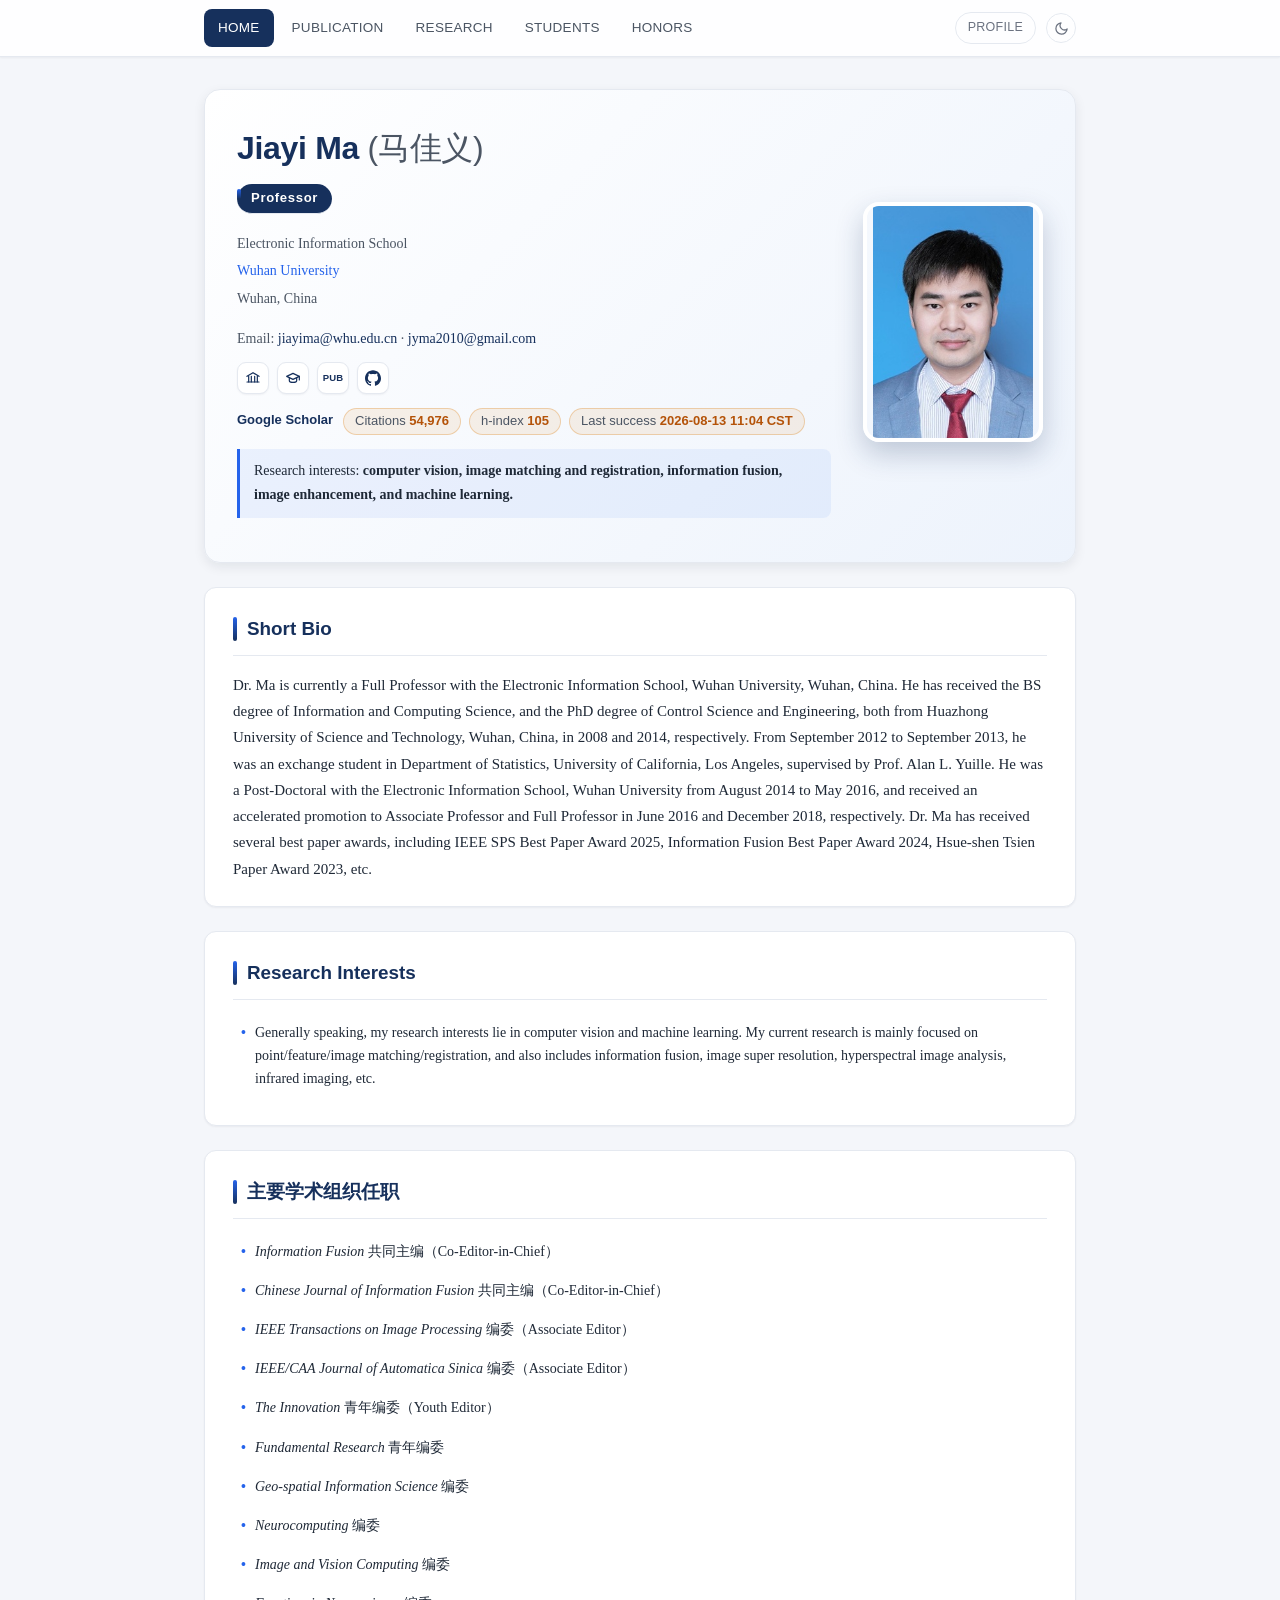
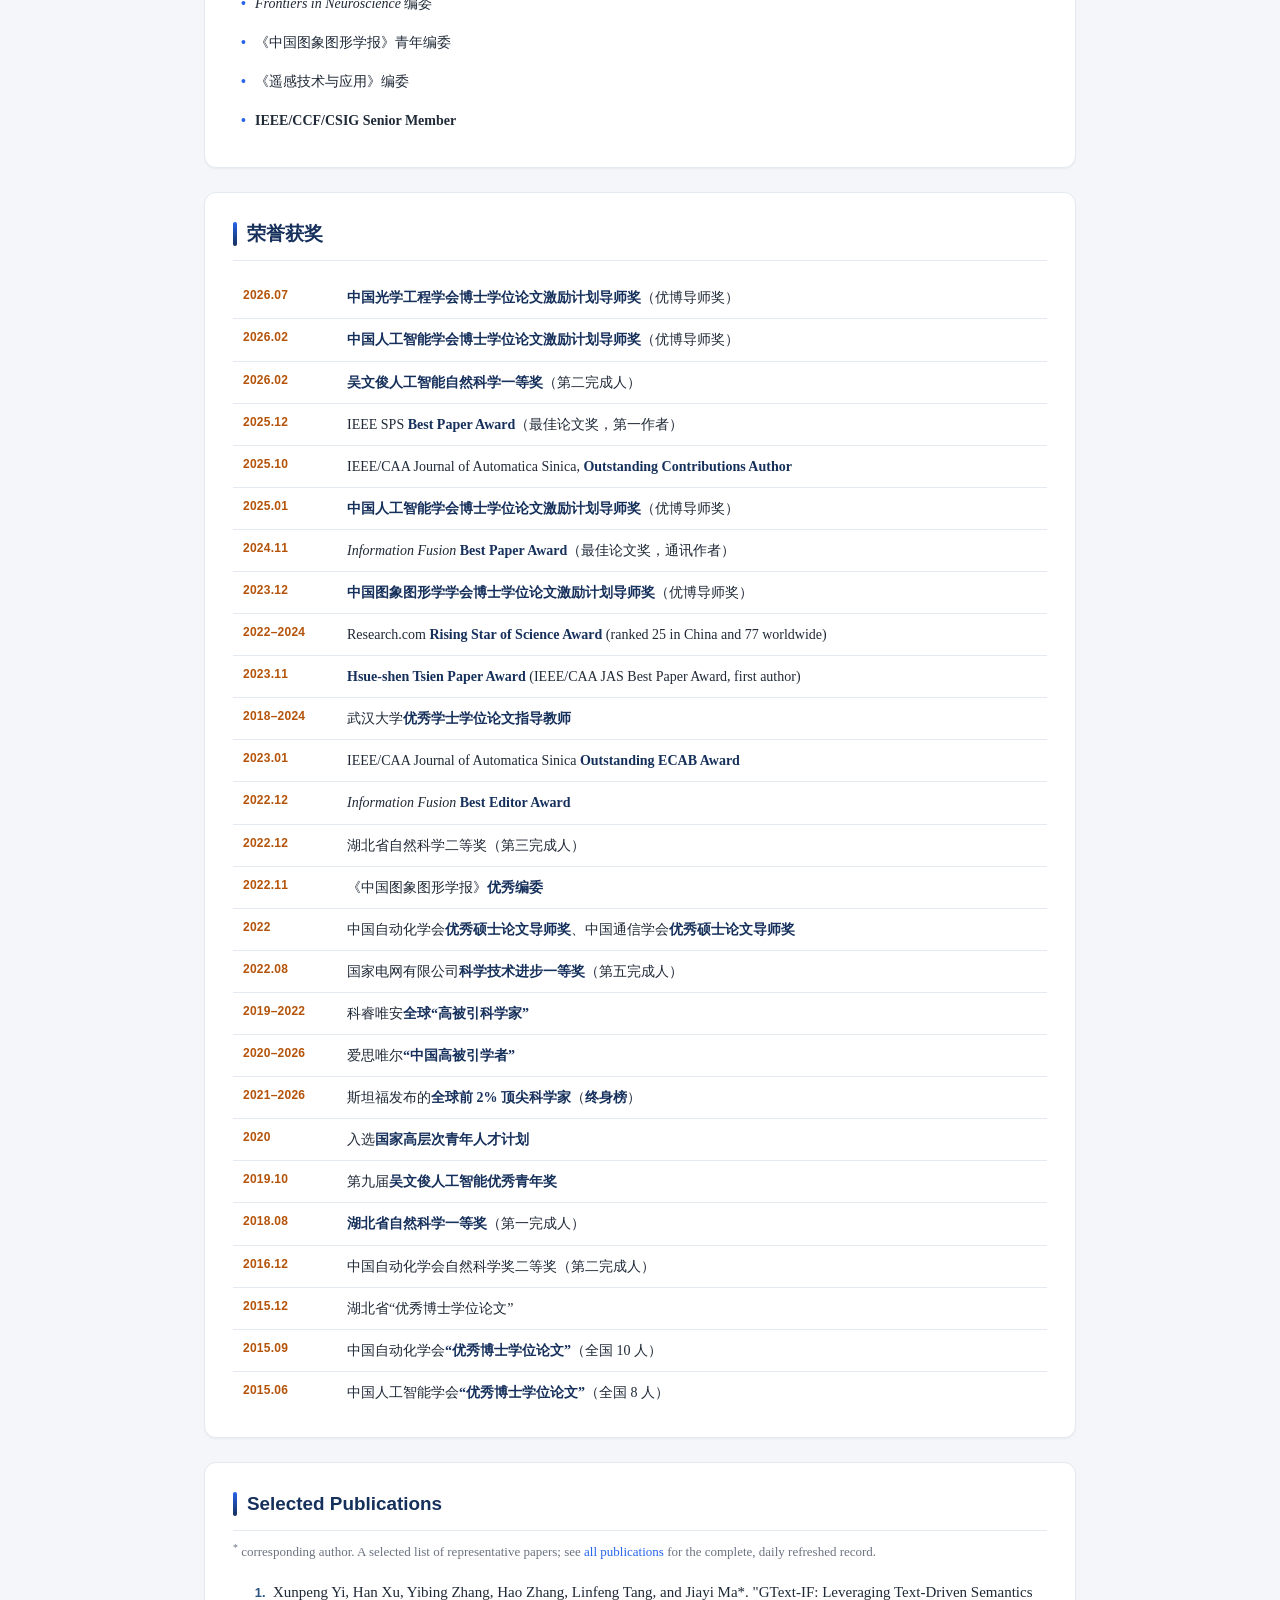
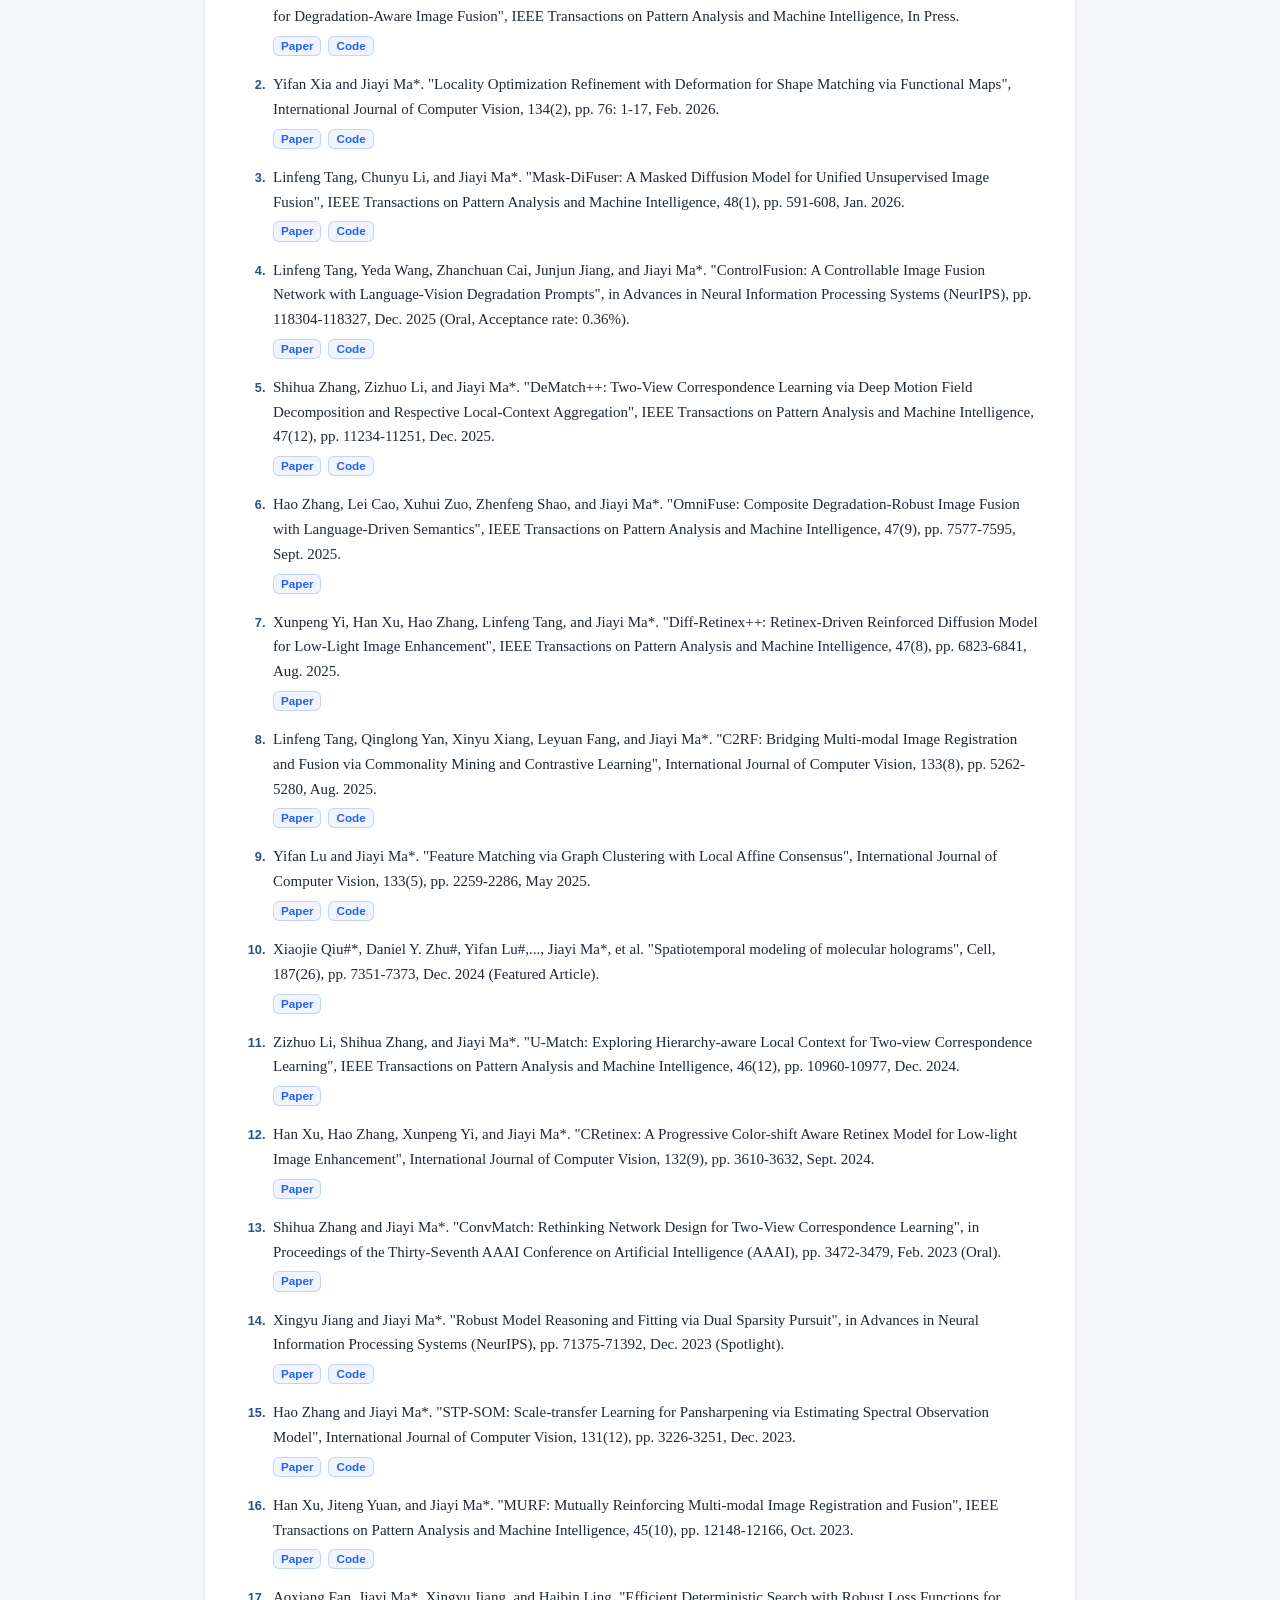
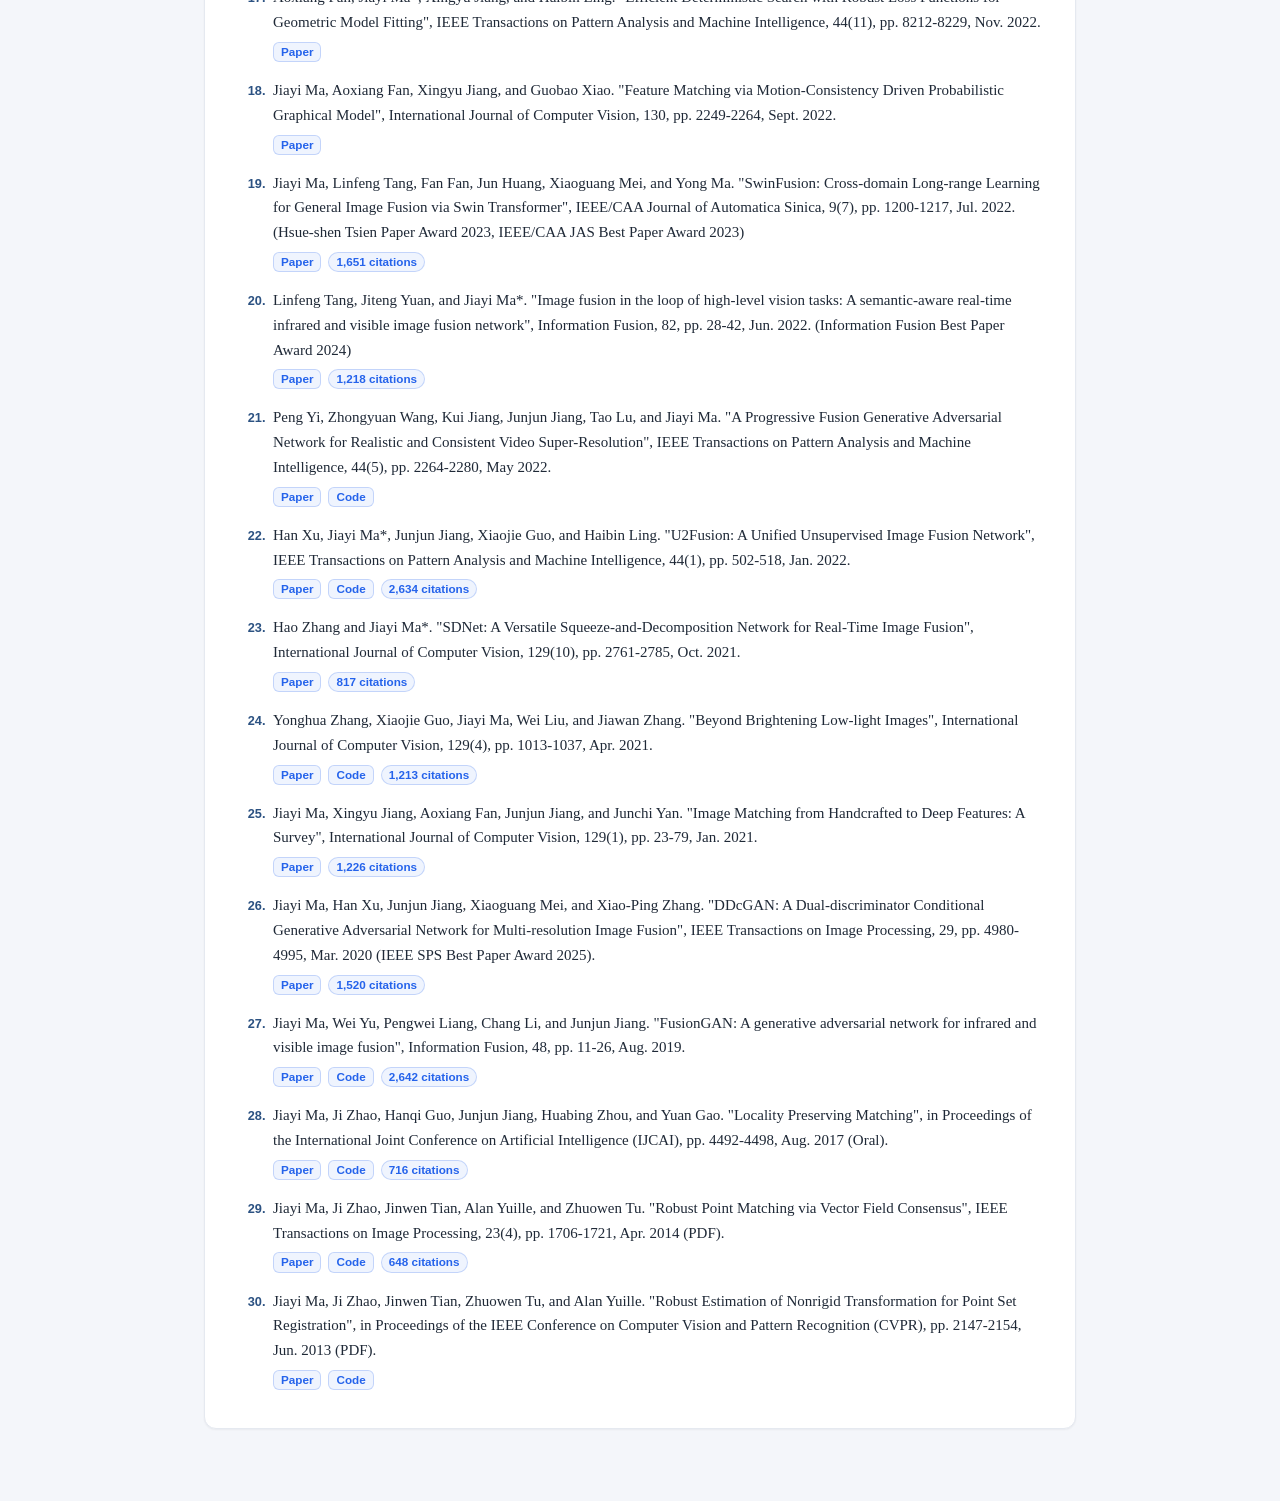
==== index.html @ 23afa4db "Restore Chinese profile section labels" ====
<!doctype html>
<html lang="en">
<head>
  <script>
    (function () {
      var theme = null;
      try { theme = localStorage.getItem('theme'); } catch (e) {}
      if (theme !== 'light' && theme !== 'dark') {
        theme = window.matchMedia('(prefers-color-scheme: dark)').matches ? 'dark' : 'light';
      }
      document.documentElement.setAttribute('data-theme', theme);
    })();
  </script>
  <meta charset="utf-8">
  <meta name="viewport" content="width=device-width, initial-scale=1">
  <meta name="description" content="Jiayi Ma, Professor at Wuhan University. Research in computer vision, image matching, and information fusion.">
  <meta name="keywords" content="Jiayi Ma, Wuhan University, computer vision, image registration, image fusion, image enhancement">
  <title>Jiayi Ma | Professor at Wuhan University</title>
  <link rel="icon" type="image/png" href="res/logo.png">
  <link rel="stylesheet" href="res/mystyle.css">
  <script src="res/site.js" defer></script>
  <script src="res/selected-publications.js" defer></script>
</head>
<body>
  <nav class="topnav" role="navigation" aria-label="Main navigation">
    <div class="container">
      <a class="active" href="index.html" aria-current="page">HOME</a>
      <a href="pubs.htm">PUBLICATION</a>
      <a href="#research">RESEARCH</a>
      <a href="students.html?v=4">STUDENTS</a>
      <a href="honors.html?v=4">HONORS</a>
      <a class="lang" href="https://robotics.whu.edu.cn/info/1321/6281.htm" target="_blank" rel="noreferrer">PROFILE</a>
      <button class="theme-toggle" type="button" aria-label="Toggle dark mode" title="Toggle dark mode">
        <svg class="icon-moon" viewBox="0 0 24 24"><path d="M21 12.79A9 9 0 1 1 11.21 3 7 7 0 0 0 21 12.79z"/></svg>
        <svg class="icon-sun" viewBox="0 0 24 24"><circle cx="12" cy="12" r="5"/><line x1="12" y1="1" x2="12" y2="3"/><line x1="12" y1="21" x2="12" y2="23"/><line x1="4.22" y1="4.22" x2="5.64" y2="5.64"/><line x1="18.36" y1="18.36" x2="19.78" y2="19.78"/><line x1="1" y1="12" x2="3" y2="12"/><line x1="21" y1="12" x2="23" y2="12"/></svg>
      </button>
    </div>
  </nav>

  <main class="container jiayi-home" role="main">
    <section class="profile-section" aria-labelledby="profile-heading">
      <div class="profile-content">
        <div class="profile-text">
          <h1 id="profile-heading">Jiayi Ma <span lang="zh">(马佳义)</span></h1>
          <h2>Professor</h2>
          <div class="affiliation">
            <p>Electronic Information School</p>
            <p><a href="https://www.whu.edu.cn/" target="_blank" rel="noreferrer">Wuhan University</a></p>
            <p>Wuhan, China</p>
          </div>
          <div class="contact">
            <p>Email: <a href="mailto:jiayima@whu.edu.cn">jiayima@whu.edu.cn</a> &middot; <a href="mailto:jyma2010@gmail.com">jyma2010@gmail.com</a></p>
            <p class="contact-icons">
              <a href="https://robotics.whu.edu.cn/info/1321/6281.htm" target="_blank" rel="noreferrer" title="Faculty profile" aria-label="Faculty profile"><svg viewBox="0 0 24 24"><path d="M3 9.5 12 4l9 5.5"/><path d="M5.5 9.5V18M18.5 9.5V18M9.5 9.5V18M14.5 9.5V18"/><path d="M3 18h18"/></svg></a>
              <a href="https://scholar.google.com/citations?user=73trMQkAAAAJ&amp;hl=en" target="_blank" rel="noreferrer" title="Google Scholar" aria-label="Google Scholar"><svg viewBox="0 0 24 24"><path d="M2.5 9.5 12 5l9.5 4.5L12 14z"/><path d="M6.5 11.7V16c0 1.4 2.5 2.6 5.5 2.6s5.5-1.2 5.5-2.6v-4.3"/><path d="M21.5 9.5V15"/></svg></a>
              <a class="mono" href="pubs.htm" title="Publications" aria-label="Publications">PUB</a>
              <a href="https://github.com/jiayi-ma" target="_blank" rel="noreferrer" title="GitHub" aria-label="GitHub"><svg class="fill" viewBox="0 0 24 24"><path d="M12 .297c-6.63 0-12 5.373-12 12 0 5.303 3.438 9.8 8.205 11.385.6.113.82-.258.82-.577 0-.285-.01-1.04-.015-2.04-3.338.724-4.042-1.61-4.042-1.61C4.422 18.07 3.633 17.7 3.633 17.7c-1.087-.744.084-.729.084-.729 1.205.084 1.838 1.236 1.838 1.236 1.07 1.835 2.809 1.305 3.495.998.108-.776.417-1.305.76-1.605-2.665-.3-5.466-1.332-5.466-5.93 0-1.31.465-2.38 1.235-3.22-.135-.303-.54-1.523.105-3.176 0 0 1.005-.322 3.3 1.23.96-.267 1.98-.399 3-.405 1.02.006 2.04.138 3 .405 2.28-1.552 3.285-1.23 3.285-1.23.645 1.653.24 2.873.12 3.176.765.84 1.23 1.91 1.23 3.22 0 4.61-2.805 5.625-5.475 5.92.42.36.81 1.096.81 2.22 0 1.606-.015 2.896-.015 3.286 0 .315.21.69.825.57C20.565 22.092 24 18 24 12.297c0-6.627-5.373-12-12-12"/></svg></a>
            </p>
          </div>
          <div class="scholar-stats">
            <a class="scholar-link" href="https://scholar.google.com/citations?user=73trMQkAAAAJ&amp;hl=en" target="_blank" rel="noreferrer">Google Scholar</a>
            <span class="scholar-stat">Citations <strong id="gs-citations">54,849</strong></span>
            <span class="scholar-stat">h-index <strong id="gs-hindex">105</strong></span>
            <span class="scholar-stat">Last success <strong id="scholar-sync-status">2026-08-11 09:58 CST</strong></span>
          </div>
          <div class="research-interests">
            <p>Research interests: <strong>computer vision, image matching and registration, information fusion, image enhancement, and machine learning.</strong></p>
          </div>
        </div>
        <div class="profile-image">
          <img src="res/jiayi-ma-profile.png" alt="Jiayi Ma">
        </div>
      </div>
    </section>

    <section aria-labelledby="bio-heading">
      <h2 id="bio-heading"><strong>Short Bio</strong></h2>
      <div id="source-bio">
        <p>Dr. Jiayi Ma is a Full Professor with the Electronic Information School, Wuhan University. His research focuses on image matching and registration, information fusion, low-level vision, and learning-based visual perception.</p>
        <p>He received the B.S. degree in Information and Computing Science and the Ph.D. degree in Control Science and Engineering from Huazhong University of Science and Technology in 2008 and 2014, respectively.</p>
      </div>
    </section>

    <section id="research" aria-labelledby="research-heading">
      <h2 id="research-heading"><strong>Research Interests</strong></h2>
      <ul id="source-research">
        <li>Image matching, point-set registration, and correspondence learning.</li>
        <li>Multi-modal image fusion and semantic-aware visual perception.</li>
        <li>Image enhancement, remote sensing, and robust machine learning.</li>
      </ul>
    </section>

    <section aria-labelledby="activities-heading">
      <h2 id="activities-heading"><strong>主要学术组织任职</strong></h2>
      <ul class="academic-service-list">
        <li><p><em>Information Fusion</em> 共同主编（Co-Editor-in-Chief）</p></li>
        <li><p><em>Chinese Journal of Information Fusion</em> 共同主编（Co-Editor-in-Chief）</p></li>
        <li><p><em>IEEE Transactions on Image Processing</em> 编委（Associate Editor）</p></li>
        <li><p><em>IEEE/CAA Journal of Automatica Sinica</em> 编委（Associate Editor）</p></li>
        <li><p><em>The Innovation</em> 青年编委（Youth Editor）</p></li>
        <li><p><em>Fundamental Research</em> 青年编委</p></li>
        <li><p><em>Geo-spatial Information Science</em> 编委</p></li>
        <li><p><em>Neurocomputing</em> 编委</p></li>
        <li><p><em>Image and Vision Computing</em> 编委</p></li>
        <li><p><em>Frontiers in Neuroscience</em> 编委</p></li>
        <li><p>《中国图象图形学报》青年编委</p></li>
        <li><p>《遥感技术与应用》编委</p></li>
        <li><p><strong>IEEE/CCF/CSIG Senior Member</strong></p></li>
      </ul>
    </section>

    <section id="students" class="students-section" aria-labelledby="students-heading">
      <h2 id="students-heading"><strong>指导学生情况</strong></h2>
      <p class="section-intro">截至 2026 年 7 月，已毕业学生 24 名、在读学生 15 名。以下列出学生在读期间发表的一作论文及毕业去向。</p>

      <div class="mentorship-summary" aria-label="Student mentorship summary">
        <div><strong>24</strong><span>已毕业学生</span></div>
        <div><strong>15</strong><span>在读学生</span></div>
        <div><strong>2017–2026</strong><span>指导记录</span></div>
      </div>

      <details class="student-group" open>
        <summary><span>已毕业学生</span><span class="group-count">24 名</span></summary>
        <ul class="student-list">
          <li><strong>蒋兴宇</strong><span>专硕（2017–2019）博士（2019–2022）</span><em>1篇IJCV、2篇IEEE TIP、2篇PR、2篇IEEE TGRS、1篇Information Fusion、1篇NeurIPS、1篇ICASSP</em><b>华中科大副教授</b></li>
          <li><strong>余威</strong><span>专硕（2017–2019）</span><em>2篇Information Fusion</em><b>百度</b></li>
          <li><strong>梁鹏伟</strong><span>专硕（2017–2019）</span><em>1篇Information Fusion</em><b>阿里</b></li>
          <li><strong>周怡</strong><span>学硕（2017–2020）</span><em>1篇CVIU</em><b>国家电网</b></li>
          <li><strong>彭程里</strong><span>博士（2018–2021）</span><em>2篇PR、1篇TMM、1篇TGRS、1篇Neural Networks、1篇JCST、1篇IEEE/CAA JAS、1篇IEEE TIM</em><b>中南大学讲师</b></li>
          <li><strong>徐涵</strong><span>硕博连读（2018–2023）</span><em>2篇IEEE TPAMI、1篇IJCV、2篇IEEE TIP、1篇IEEE/CAA JAS、1篇CVIU、1篇Information Fusion、2篇IEEE TCI、1篇IEEE TGRS、1篇IEEE TIM、1篇CVPR、1篇ICCV、1篇IJCAI、2篇AAAI、1篇RS、1篇图图学报</em><b>东南大学副教授</b></li>
          <li><strong>王歆雅</strong><span>硕博连读（2018–2023）</span><em>1篇Information Fusion、1篇IEEE TIE、1篇IEEE TGRS、1篇IEEE TCI、3篇IEEE/CAA JAS、1篇Neural Networks、1篇FITEE、1篇ICASSP</em><b>美国NIH博后</b></li>
          <li><strong>范翱翔</strong><span>学硕（2018–2021）</span><em>1篇ECCV、1篇CVPR、1篇IEEE TPAMI、1篇IJCV、1篇IEEE TNNLS</em><b>瑞士EPFL博士</b></li>
          <li><strong>张浩</strong><span>专硕（2019–2021）博士（2021–2024）</span><em>2篇AAAI、2篇CVPR、1篇NeurIPS、1篇IEEE TPAMI、2篇IJCV、1篇IEEE TIP、1篇IEEE TCI、1篇IEEE TIE、1篇IEEE TMM、2篇ISPRS P&amp;RS、4篇Information Fusion、1篇IEEE TIM、1篇计算机研究与发展</em><b>武大弘毅博士后</b></li>
          <li><strong>王阳</strong><span>专硕（2019–2021）</span><em>1篇Neurocomputing、1篇IEEE TMM、1篇ISPRS P&amp;RS</em><b>阿里</b></li>
          <li><strong>乐朱亮</strong><span>专硕（2019–2021）</span><em>1篇IEEE TCI、1篇Information Fusion、1篇NCAA</em><b>阿里</b></li>
          <li><strong>张恺宁</strong><span>硕博连读（2019–2025）</span><em>2篇IEEE TITS、2篇IEEE/CAA JAS、1篇ICRA、1篇IROS、1篇ICML、1篇CVPR</em><b>湖南大学助理教授</b></li>
          <li><strong>高文静</strong><span>学硕（2019–2022）</span><em>1篇IEEE TII</em><b>国家电网</b></li>
          <li><strong>袁纪腾</strong><span>专硕（2021–2023）</span><em>1篇IEEE TCI</em><b>阿里</b></li>
          <li><strong>胡骞</strong><span>学硕（2022–2023）</span><em>1篇TIP、1篇TGRS、1篇IEEE/CAA JAS</em><b>转导师</b></li>
          <li><strong>张诗化</strong><span>学硕（2022–2025）</span><em>2篇AAAI、1篇CVPR、1篇ACM MM、2篇IEEE TPAMI、1篇CVIU</em><b>新加坡国立大学博士</b></li>
          <li><strong>左旭辉</strong><span>专硕（2023–2025）</span><em>1篇AAAI</em><b>腾讯</b></li>
          <li><strong>唐霖峰</strong><span>硕博连读（2020–2025）</span><em>1篇IJCV、1篇IEEE TPAMI、1篇TIP、1篇IEEE TIM、1篇TMM、4篇Information Fusion、2篇IEEE/CAA JAS、1篇IEEE TNNLS、1篇PR、1篇图图学报、1篇NeurIPS、1篇CVPR、1篇ACM MM</em><b>武大弘毅博士后</b></li>
          <li><strong>邓宇新</strong><span>硕博连读（2020–2025）</span><em>1篇IEEE TIP、1篇ICCV、3篇AAAI</em><b>鹏城实验室助理研究员</b></li>
          <li><strong>李梓卓</strong><span>专硕（2020–2022）博士（2022–2025）</span><em>1篇ICCV、1篇ECCV、1篇IJCAI、1篇ACM MM、2篇IEEE TIP、1篇IEEE TNNLS、1篇IEEE TCSVT、1篇IEEE/CAA JAS、1篇PR、2篇ISPRS P&amp;RS、1篇IEEE TPAMI</em><b>武大弘毅博士后</b></li>
          <li><strong>方向</strong><span>学硕（2023–2026）</span><em>1篇ISPRS P&amp;RS、2篇IEEE TIP</em><b>百度</b></li>
          <li><strong>朱珍杰</strong><span>专硕（2024–2026）</span><em>1篇AAAI</em><b>小红书</b></li>
          <li><strong>黄俊</strong><span>专硕（2024–2026）</span><b>华为</b></li>
          <li><strong>李晟祥</strong><span>专硕（2024–2026）</span><b>杉川机器人</b></li>
        </ul>
      </details>

      <details class="student-group">
        <summary><span>在读学生</span><span class="group-count">15 名</span></summary>
        <ul class="student-list compact">
          <li><strong>夏一帆</strong><span>直博（2021–）</span><em>1篇IJCV、1篇PR、2篇IEEE TIP、1篇ISPRS P&amp;RS、3篇AAAI</em></li>
          <li><strong>卢意帆</strong><span>硕博连读（2021–）</span><em>1篇Cell、1篇IJCV、1篇CVPR、1篇AAAI、1篇IEEE/CAA JAS</em></li>
          <li><strong>龚美琪</strong><span>专硕（2021–2023）博士（2023–）</span><em>1篇CVIU、2篇TGRS、1篇IEEE/CAA JAS、1篇IJCAI、1篇ICCV</em></li>
          <li><strong>王何百旭</strong><span>硕博连读（2022–）</span><em>2篇Information Fusion、1篇NeurIPS、1篇CVPR、1篇ICCV、1篇AAAI、1篇ACM MM</em></li>
          <li><strong>向昕宇</strong><span>专硕（2022–2024）博士（2024–）</span><em>2篇Information Fusion、1篇CVPR、1篇AAAI、1篇电子与信息学报</em></li>
          <li><strong>伊勋鹏</strong><span>硕博连读（2023–）</span><em>2篇ICCV、1篇CVPR、1篇ECCV、1篇IEEE TPAMI、1篇The Innovation、1篇Information Fusion、1篇IEEE/CAA JAS</em></li>
          <li><strong>燕庆龙</strong><span>专硕（2023–2025）博士（2025–）</span><em>1篇IJCV、2篇AAAI、1篇自动化学报</em></li>
          <li><strong>曹磊</strong><span>硕博连读（2024–）</span><em>2篇NeurIPS</em></li>
          <li><strong>李春雨</strong><span>学硕（2024–）</span><em>1篇IEEE TPAMI</em></li>
          <li><strong>乐佳俊</strong><span>直博（2024–）</span><em>2篇AAAI</em></li>
          <li><strong>张逸冰</strong><span>直博（2025–）</span><em>1篇ICCV、1篇ECCV</em></li>
          <li><strong>查延平</strong><span>学硕（2025–）</span><em>1篇AAAI、1篇CVPR</em></li>
          <li><strong>王业达</strong><span>专硕（2025–）</span><em>1篇NeurIPS</em></li>
          <li><strong>王博天</strong><span>专硕（2025–）</span><em>1篇AAAI</em></li>
          <li><strong>徐天浩</strong><span>专硕（2025–）</span><em>1篇CVPR</em></li>
        </ul>
      </details>
    </section>

    <section id="honors" class="honors-section" aria-labelledby="honors-heading">
      <h2 id="honors-heading"><strong>荣誉获奖</strong></h2>
      <ul class="honors-list">
        <li><time>2026.07</time><span><strong>中国光学工程学会博士学位论文激励计划导师奖</strong>（优博导师奖）</span></li>
        <li><time>2026.02</time><span><strong>中国人工智能学会博士学位论文激励计划导师奖</strong>（优博导师奖）</span></li>
        <li><time>2026.02</time><span><strong>吴文俊人工智能自然科学一等奖</strong>（第二完成人）</span></li>
        <li><time>2025.12</time><span>IEEE SPS <strong>Best Paper Award</strong>（最佳论文奖，第一作者）</span></li>
        <li><time>2025.10</time><span>IEEE/CAA Journal of Automatica Sinica, <strong>Outstanding Contributions Author</strong></span></li>
        <li><time>2025.01</time><span><strong>中国人工智能学会博士学位论文激励计划导师奖</strong>（优博导师奖）</span></li>
        <li><time>2024.11</time><span><em>Information Fusion</em> <strong>Best Paper Award</strong>（最佳论文奖，通讯作者）</span></li>
        <li><time>2023.12</time><span><strong>中国图象图形学学会博士学位论文激励计划导师奖</strong>（优博导师奖）</span></li>
        <li><time>2022–2024</time><span>Research.com <strong>Rising Star of Science Award</strong> (ranked 25 in China and 77 worldwide)</span></li>
        <li><time>2023.11</time><span><strong>Hsue-shen Tsien Paper Award</strong> (IEEE/CAA JAS Best Paper Award, first author)</span></li>
        <li><time>2018–2024</time><span>武汉大学<strong>优秀学士学位论文指导教师</strong></span></li>
        <li><time>2023.01</time><span>IEEE/CAA Journal of Automatica Sinica <strong>Outstanding ECAB Award</strong></span></li>
        <li><time>2022.12</time><span><em>Information Fusion</em> <strong>Best Editor Award</strong></span></li>
        <li><time>2022.12</time><span>湖北省自然科学二等奖（第三完成人）</span></li>
        <li><time>2022.11</time><span>《中国图象图形学报》<strong>优秀编委</strong></span></li>
        <li><time>2022</time><span>中国自动化学会<strong>优秀硕士论文导师奖</strong>、中国通信学会<strong>优秀硕士论文导师奖</strong></span></li>
        <li><time>2022.08</time><span>国家电网有限公司<strong>科学技术进步一等奖</strong>（第五完成人）</span></li>
        <li><time>2019–2022</time><span>科睿唯安<strong>全球“高被引科学家”</strong></span></li>
        <li><time>2020–2026</time><span>爱思唯尔<strong>“中国高被引学者”</strong></span></li>
        <li><time>2021–2026</time><span>斯坦福发布的<strong>全球前 2% 顶尖科学家</strong>（<strong>终身榜</strong>）</span></li>
        <li><time>2020</time><span>入选<strong>国家高层次青年人才计划</strong></span></li>
        <li><time>2019.10</time><span>第九届<strong>吴文俊人工智能优秀青年奖</strong></span></li>
        <li><time>2018.08</time><span><strong>湖北省自然科学一等奖</strong>（第一完成人）</span></li>
        <li><time>2016.12</time><span>中国自动化学会自然科学奖二等奖（第二完成人）</span></li>
        <li><time>2015.12</time><span>湖北省“优秀博士学位论文”</span></li>
        <li><time>2015.09</time><span>中国自动化学会<strong>“优秀博士学位论文”</strong>（全国 10 人）</span></li>
        <li><time>2015.06</time><span>中国人工智能学会<strong>“优秀博士学位论文”</strong>（全国 8 人）</span></li>
      </ul>
    </section>

    <section class="selected-publications" aria-labelledby="selected-publications-heading">
      <h2 id="selected-publications-heading"><strong>Selected Publications</strong></h2>
      <p><sup>*</sup> corresponding author. A selected list of representative papers; see <a href="pubs.htm">all publications</a> for the complete, daily refreshed record.</p>
      <ol id="selected-publications-list" aria-live="polite"><li>Loading selected publications...</li></ol>
    </section>
  </main>
</body>
</html>
---- res/mystyle.css ----
/* ===== CSS Reset & Base ===== */
*, *::before, *::after {
    box-sizing: border-box;
    margin: 0;
    padding: 0;
}

:root {
    --primary: #16305c;
    --primary-light: #2c5282;
    --accent: #2563eb;
    --accent-soft: rgba(37, 99, 235, 0.07);
    --amber: #b45309;
    --amber-soft: rgba(217, 119, 6, 0.09);
    --text: #1f2937;
    --text-light: #4b5563;
    --muted: #6b7280;
    --bg: #f4f6fa;
    --white: #ffffff;
    --border: #e5e9f0;
    --shadow-sm: 0 1px 2px rgba(16, 24, 40, 0.05);
    --shadow: 0 1px 3px rgba(16, 24, 40, 0.08);
    --shadow-md: 0 4px 12px rgba(16, 24, 40, 0.08);
    --shadow-lg: 0 8px 24px rgba(16, 24, 40, 0.12);
    --radius: 12px;
    --nav-h: 56px;
    --font-serif: Georgia, Cambria, "Times New Roman", "Songti SC", "STSong", "SimSun", serif;
    --font-sans: -apple-system, BlinkMacSystemFont, "Segoe UI", Roboto, "Helvetica Neue", "PingFang SC", "Hiragino Sans GB", "Microsoft YaHei", sans-serif;
}

html {
    scroll-behavior: smooth;
}

@media (prefers-reduced-motion: reduce) {
    html {
        scroll-behavior: auto;
    }

    main section.reveal {
        opacity: 1;
        transform: none;
        transition: none;
    }
}

body {
    font-family: var(--font-serif);
    font-size: 15px;
    line-height: 1.75;
    color: var(--text);
    background: var(--bg);
    -webkit-font-smoothing: antialiased;
    transition: background-color 0.25s ease, color 0.25s ease;
}

::selection {
    background: rgba(37, 99, 235, 0.18);
}

:focus-visible {
    outline: 2px solid var(--accent);
    outline-offset: 2px;
    border-radius: 4px;
}

/* ===== Layout ===== */
.container {
    max-width: 920px;
    margin: 0 auto;
    padding: 0 24px;
}

/* ===== Navigation ===== */
.topnav {
    background: rgba(255, 255, 255, 0.88);
    -webkit-backdrop-filter: blur(10px) saturate(1.5);
    backdrop-filter: blur(10px) saturate(1.5);
    border-bottom: 1px solid var(--border);
    box-shadow: var(--shadow-sm);
    position: sticky;
    top: 0;
    z-index: 100;
}

.topnav .container {
    display: flex;
    align-items: center;
    gap: 4px;
    min-height: var(--nav-h);
    padding: 0 24px;
    max-width: 920px;
}

.topnav a {
    color: var(--text-light);
    padding: 7px 14px;
    border-radius: 8px;
    border-bottom: none;
    font-family: var(--font-sans);
    font-size: 13.5px;
    font-weight: 500;
    letter-spacing: 0.02em;
    transition: color 0.2s, background 0.2s;
}

.topnav a:hover {
    color: var(--primary);
    background: rgba(22, 48, 92, 0.07);
    border-bottom: none;
}

.topnav a.active {
    color: var(--white);
    background: var(--primary);
}

.topnav a.lang {
    margin-left: auto;
    border: 1px solid var(--border);
    padding: 4px 12px;
    border-radius: 999px;
    font-size: 12.5px;
    color: var(--muted);
}

.topnav a.lang:hover {
    color: var(--primary);
    border-color: var(--primary);
    background: var(--white);
}

/* ===== Profile Section ===== */
.profile-section {
    margin-top: 24px;
    background: linear-gradient(135deg, #ffffff 0%, #edf3fc 100%);
    border: 1px solid var(--border);
    border-radius: 16px;
    padding: 30px 32px;
    box-shadow: var(--shadow-md);
}

.profile-content {
    display: flex;
    gap: 32px;
    align-items: flex-start;
}

.profile-text {
    flex: 1;
    min-width: 0;
}

.profile-text h1 {
    font-size: 2rem;
    font-weight: 700;
    letter-spacing: -0.01em;
    color: var(--primary);
    margin: 0 0 8px 0;
    font-family: var(--font-sans);
}

.profile-text h2 {
    display: inline-block;
    font-family: var(--font-sans);
    font-size: 0.82rem;
    font-weight: 600;
    letter-spacing: 0.05em;
    color: var(--white);
    background: var(--primary);
    padding: 3px 14px;
    border-radius: 999px;
    margin: 0 0 18px 0;
}

.affiliation, .contact, .research-interests {
    margin-bottom: 14px;
}

.affiliation p, .contact p {
    margin: 0 0 3px 0;
    font-size: 14px;
    color: var(--text-light);
    overflow-wrap: anywhere;
}

.research-interests p {
    margin: 0;
    font-size: 14px;
    background: var(--accent-soft);
    border-left: 3px solid var(--accent);
    border-radius: 0 8px 8px 0;
    padding: 10px 14px;
}

/* Google Scholar stats in the profile section */
.scholar-stats {
    display: flex;
    flex-wrap: wrap;
    align-items: center;
    gap: 8px;
    margin-bottom: 14px;
    font-family: var(--font-sans);
    font-size: 13px;
}

.scholar-stats .scholar-link {
    font-weight: 600;
    color: var(--primary);
    margin-right: 2px;
}

.scholar-stat {
    color: var(--text-light);
    background: var(--amber-soft);
    border: 1px solid rgba(217, 119, 6, 0.28);
    border-radius: 999px;
    padding: 1px 11px;
    white-space: nowrap;
}

.scholar-stat strong {
    color: var(--amber);
}

/* Icon buttons row in the profile contact block */
.contact-icons {
    display: flex;
    flex-wrap: wrap;
    gap: 8px;
    margin-top: 10px !important;
}

.contact-icons a {
    width: 32px;
    height: 32px;
    display: inline-flex;
    align-items: center;
    justify-content: center;
    border: 1px solid var(--border);
    border-radius: 9px;
    color: var(--text-light);
    background: var(--white);
    font-family: var(--font-sans);
    font-size: 9.5px;
    font-weight: 700;
    letter-spacing: 0.02em;
    box-shadow: var(--shadow-sm);
    transition: color 0.2s, border-color 0.2s, transform 0.2s, box-shadow 0.2s;
}

.contact-icons a:hover {
    color: var(--primary);
    border-color: var(--primary);
    transform: translateY(-1px);
    box-shadow: var(--shadow);
}

.contact-icons svg {
    width: 16px;
    height: 16px;
    fill: none;
    stroke: currentColor;
    stroke-width: 1.8;
    stroke-linecap: round;
    stroke-linejoin: round;
}

.contact-icons svg.fill {
    fill: currentColor;
    stroke: none;
}

/* Profile link chips at the top of the publications page */
.profile-links {
    display: flex;
    flex-wrap: wrap;
    gap: 8px;
    margin-bottom: 12px !important;
}

.profile-links a {
    display: inline-flex;
    align-items: center;
    gap: 6px;
    padding: 4px 12px;
    border: 1px solid var(--border);
    border-radius: 999px;
    background: var(--white);
    font-family: var(--font-sans);
    font-size: 12.5px;
    font-weight: 600;
    color: var(--text-light);
    transition: color 0.2s, border-color 0.2s, transform 0.2s, box-shadow 0.2s;
}

.profile-links a:hover {
    color: var(--primary);
    border-color: var(--primary);
    transform: translateY(-1px);
    box-shadow: var(--shadow-sm);
}

.profile-links svg {
    width: 14px;
    height: 14px;
    fill: none;
    stroke: currentColor;
    stroke-width: 1.8;
    stroke-linecap: round;
    stroke-linejoin: round;
}

.profile-links svg.fill {
    fill: currentColor;
    stroke: none;
}

.profile-note {
    color: var(--muted);
    font-size: 13px;
}

/* footnote legend under the profile chips on the publications page */
.legend {
    display: flex;
    flex-wrap: wrap;
    gap: 6px 20px;
    margin: 0;
    font-family: var(--font-sans);
    font-size: 12.5px;
    color: var(--muted);
}

.legend span {
    display: inline-flex;
    align-items: center;
    gap: 5px;
}

.legend sup {
    display: inline-flex;
    align-items: center;
    justify-content: center;
    width: 16px;
    height: 16px;
    font-size: 10.5px;
    font-weight: 700;
    border-radius: 5px;
    color: var(--primary);
    background: var(--accent-soft);
}

/* matching tint for the in-text author markers */
ol sup {
    color: var(--primary);
    font-weight: 600;
}

/* Yearly-citations bar chart (added by site.js from res/scholar.json) */
.gs-graph {
    display: inline-flex;
    align-items: flex-end;
}

.gs-graph rect {
    fill: var(--accent);
    opacity: 0.75;
}

.gs-graph rect:last-of-type {
    fill: var(--amber);
    opacity: 1;
}

/* Venue tags on the influential-papers list (added by site.js) */
.venue-tag {
    font-family: var(--font-sans);
    font-size: 0.72em;
    font-weight: 700;
    letter-spacing: 0.02em;
    white-space: nowrap;
    border-radius: 5px;
    padding: 0 6px;
    margin: 0 -1px;
    color: var(--vc, #475569);
    background: rgba(100, 116, 139, 0.10);
    background: color-mix(in srgb, var(--vc, #475569) 12%, transparent);
}

.v-cvpr { --vc: #2563eb; }
.v-iccv { --vc: #0d9488; }
.v-eccv { --vc: #7c3aed; }
.v-neurips { --vc: #16a34a; }
.v-icml { --vc: #ea580c; }
.v-iclr { --vc: #db2777; }
.v-aaai { --vc: #dc2626; }
.v-journal { --vc: #475569; }

/* top journals (Nature/Cell portfolio, TPAMI, IJCV): gold with a hairline ring */
.v-top {
    --vc: #b45309;
    box-shadow: inset 0 0 0 1px rgba(180, 83, 9, 0.35);
    box-shadow: inset 0 0 0 1px color-mix(in srgb, var(--vc) 35%, transparent);
}

/* Reveal-on-scroll animation (class added by site.js) */
main section.reveal {
    opacity: 0;
    transform: translateY(14px);
    transition: opacity 0.55s ease, transform 0.55s ease;
}

main section.reveal.in {
    opacity: 1;
    transform: none;
}

.profile-image {
    flex-shrink: 0;
}

.profile-image img {
    width: 150px;
    height: 150px;
    object-fit: cover;
    border-radius: 16px;
    border: 4px solid var(--white);
    box-shadow: var(--shadow-lg);
}

/* ===== Main Content ===== */
main.container {
    padding-top: 8px;
    padding-bottom: 48px;
}

section {
    margin-bottom: 24px;
}

main section:not(.profile-section) {
    background: var(--white);
    border: 1px solid var(--border);
    border-radius: var(--radius);
    box-shadow: var(--shadow-sm);
    padding: 24px 28px;
}

section h2 {
    position: relative;
    font-size: 1.18rem;
    font-weight: 600;
    color: var(--primary);
    margin: 0 0 16px 0;
    padding: 0 0 10px 14px;
    border-bottom: 1px solid var(--border);
    font-family: var(--font-sans);
}

section h2::before {
    content: "";
    position: absolute;
    left: 0;
    top: 5px;
    bottom: 14px;
    width: 4px;
    border-radius: 2px;
    background: linear-gradient(180deg, var(--accent), var(--primary));
}

section h2 strong {
    font-weight: 600;
}

section > p {
    margin: -6px 0 14px;
    font-size: 13px;
    color: var(--muted);
}

/* ===== Lists ===== */
ul {
    list-style: none;
    padding: 0;
    margin: 0;
}

ul li {
    position: relative;
    padding: 5px 10px 5px 22px;
    margin-bottom: 6px;
    border-radius: 8px;
    font-size: 14px;
    line-height: 1.65;
    transition: background 0.15s;
}

ul li:hover {
    background: var(--accent-soft);
}

ul li::before {
    content: "•";
    position: absolute;
    left: 8px;
    color: var(--accent);
    font-weight: 700;
}

ul li p {
    margin: 0;
    display: inline;
}

ul li p + p {
    display: block;
    margin-top: 4px;
}

/* Ordered lists (publications page) */
ol {
    list-style: decimal;
    padding-left: 2.4em;
    margin: 0;
}

ol li {
    margin-bottom: 12px;
    padding: 2px 6px 2px 4px;
    border-radius: 6px;
    line-height: 1.65;
    overflow-wrap: break-word;
    transition: background-color 0.15s;
}

ol li:hover {
    background: var(--accent-soft);
}

ol li::marker {
    color: var(--primary-light);
    font-family: var(--font-sans);
    font-size: 0.85em;
    font-weight: 600;
}

ol li p {
    margin: 0;
}

/* Year headings inside the publication list */
ol > p {
    margin: 30px 0 14px;
    padding-bottom: 6px;
    border-bottom: 1px solid var(--border);
    font-family: var(--font-sans);
    font-size: 0.95rem;
    font-weight: 700;
    letter-spacing: 0.03em;
    color: var(--primary);
}

ol > p:first-of-type {
    margin-top: 16px;
}

/* Anchor offset so sticky bars don't cover jump targets */
ol > p[id^="year-"] {
    scroll-margin-top: calc(var(--nav-h) + 72px);
}

/* ===== Citation badge & resource chips (added by site.js) ===== */
a.cite-badge,
a.star-badge {
    display: inline-block;
    font-family: var(--font-sans);
    font-size: 0.78em;
    font-weight: 600;
    line-height: 1.5;
    color: var(--amber);
    background: var(--amber-soft);
    border: 1px solid rgba(217, 119, 6, 0.28);
    border-radius: 999px;
    padding: 0 9px;
    white-space: nowrap;
    transition: color 0.2s, background 0.2s;
}

a.star-badge::before {
    content: "★ ";
}

a.cite-badge::before {
    content: "❝ ";
}

a.cite-badge strong,
a.star-badge strong {
    font-weight: 700;
}

a.cite-badge:hover,
a.star-badge:hover {
    color: var(--white);
    background: var(--amber);
    border-color: var(--amber);
}

/* GitHub star count inside a code chip (added by site.js):
   turns the chip into a GitHub-style "code | ★ N" button */
a.res-chip .chip-stars {
    margin-left: 6px;
    padding-left: 7px;
    border-left: 1px solid rgba(37, 99, 235, 0.25);
    color: var(--amber);
    transition: color 0.2s, border-color 0.2s;
}

a.res-chip:hover .chip-stars {
    color: var(--white);
    border-left-color: rgba(255, 255, 255, 0.45);
}

a.res-chip {
    display: inline-block;
    font-family: var(--font-sans);
    font-size: 0.78em;
    font-weight: 600;
    line-height: 1.55;
    color: var(--accent);
    background: var(--accent-soft);
    border: 1px solid rgba(37, 99, 235, 0.22);
    border-radius: 6px;
    padding: 0 7px;
    margin: 0 0 0 1px;
    white-space: nowrap;
    transition: color 0.2s, background 0.2s;
}

a.res-chip:hover {
    color: var(--white);
    background: var(--accent);
    border-color: var(--accent);
}

/* ===== Paper search box (added by site.js) ===== */
.pubs-search {
    position: relative;
    display: flex;
    align-items: center;
    gap: 10px;
    margin: 14px 0 4px;
}

.pubs-search svg {
    position: absolute;
    left: 11px;
    width: 15px;
    height: 15px;
    fill: none;
    stroke: var(--muted);
    stroke-width: 2;
    stroke-linecap: round;
    pointer-events: none;
}

.pubs-search input {
    flex: 1;
    max-width: 420px;
    font-family: var(--font-sans);
    font-size: 0.9rem;
    color: var(--text);
    background: var(--white);
    border: 1px solid var(--border);
    border-radius: 8px;
    padding: 7px 12px 7px 34px;
    outline: none;
    transition: border-color 0.2s, box-shadow 0.2s;
}

.pubs-search input:focus {
    border-color: var(--accent);
    box-shadow: 0 0 0 3px var(--accent-soft);
}

.pubs-search input::placeholder {
    color: var(--muted);
}

.pubs-search-count {
    font-family: var(--font-sans);
    font-size: 0.8rem;
    color: var(--muted);
    white-space: nowrap;
}

.pubs-no-results {
    font-size: 0.9rem;
    color: var(--muted);
    margin: 18px 0;
}

/* matched keywords while filtering the publication list */
ol li mark {
    background: var(--amber-soft);
    color: var(--amber);
    border-radius: 3px;
    padding: 0 1px;
}

/* ===== Year quick navigation (added by site.js) ===== */
.year-nav {
    position: sticky;
    top: calc(var(--nav-h) + 10px);
    z-index: 50;
    display: flex;
    flex-wrap: wrap;
    gap: 6px;
    padding: 10px 12px;
    margin: 6px 0 22px;
    background: rgba(255, 255, 255, 0.94);
    -webkit-backdrop-filter: blur(8px);
    backdrop-filter: blur(8px);
    border: 1px solid var(--border);
    border-radius: 10px;
    box-shadow: var(--shadow-sm);
}

.year-nav a {
    font-family: var(--font-sans);
    font-size: 12px;
    font-weight: 600;
    color: var(--text-light);
    background: var(--bg);
    border: 1px solid var(--border);
    border-radius: 999px;
    padding: 2px 11px;
    transition: color 0.2s, background 0.2s, border-color 0.2s;
}

.year-nav a:hover {
    color: var(--white);
    background: var(--primary);
    border-color: var(--primary);
}

/* scrollspy: the year currently in view (class added by site.js) */
.year-nav a.active {
    color: var(--white);
    background: var(--primary);
    border-color: var(--primary);
}

/* ===== Links ===== */
a {
    color: var(--accent);
    text-decoration: none;
    border-bottom: 1px solid transparent;
    transition: border-color 0.2s, color 0.2s;
}

a:hover {
    color: var(--primary);
    border-bottom-color: var(--primary);
}

/* Author-mark superscripts (# student, * corresponding) */
li sup {
    color: var(--accent);
    font-weight: 700;
}

/* ===== Text Widget (pubs.htm / group pages) ===== */
.sys_txt {
    background: var(--white);
    border: 1px solid var(--border);
    border-radius: 16px;
    padding: 32px 36px;
    box-shadow: var(--shadow);
    margin-top: 24px;
    margin-bottom: 40px;
}

.sys_txt > img {
    float: left;
    width: 110px;
    height: 110px;
    object-fit: cover;
    border-radius: 8px;
    margin: 0 24px 16px 0;
    box-shadow: var(--shadow-lg);
}

.sys_txt::after {
    content: "";
    display: table;
    clear: both;
}

.sys_txt p {
    margin: 0 0 12px 0;
    text-align: justify;
    text-justify: inter-word;
}

.sys_txt p:last-child {
    margin-bottom: 0;
}

/* Section titles inside the text widget ("Major Journal & Conference Papers" etc.) */
.sys_txt > p > b,
.sys_txt > div > p > b {
    display: inline-block;
    font-family: var(--font-sans);
    font-size: 1.12rem;
    color: var(--primary);
}

.sys_txt > p:has(> b) {
    margin-top: 30px;
    padding-bottom: 8px;
    border-bottom: 1px solid var(--border);
}

.sys_txt > p:first-child:has(> b) {
    margin-top: 0;
}

.sys_txt b {
    color: var(--primary);
    font-weight: 600;
}

/* Group-page subsection headings ("Faculty Members" etc.) */
.sys_txt h2 {
    position: relative;
    font-family: var(--font-sans);
    font-size: 1.18rem;
    font-weight: 600;
    color: var(--primary);
    margin: 34px 0 18px;
    padding: 0 0 10px 14px;
    border-bottom: 1px solid var(--border);
}

.sys_txt h2::before {
    content: "";
    position: absolute;
    left: 0;
    top: 5px;
    bottom: 14px;
    width: 4px;
    border-radius: 2px;
    background: linear-gradient(180deg, var(--accent), var(--primary));
}

.sys_txt h2:first-child {
    margin-top: 0;
}

/* ===== Member Cards (group pages) ===== */
.members-section {
    margin: 8px 0 26px;
    display: flex;
    justify-content: center;
}

.members-grid {
    display: flex;
    flex-wrap: wrap;
    gap: 18px;
    justify-content: center;
    max-width: 100%;
}

.member-card {
    background: var(--white);
    border: 1px solid var(--border);
    border-radius: var(--radius);
    box-shadow: var(--shadow-sm);
    width: 240px;
    padding: 22px 16px 18px;
    display: flex;
    flex-direction: column;
    align-items: center;
    overflow: hidden;
    transition: transform 0.18s ease, box-shadow 0.18s ease;
}

.member-card:hover {
    transform: translateY(-3px);
    box-shadow: var(--shadow-md);
}

.member-photo {
    width: 96px;
    height: 96px;
    border-radius: 50%;
    margin-bottom: 12px;
    object-fit: cover;
    background: #f0f0f0;
    box-shadow: 0 0 0 3px var(--white), 0 0 0 4px var(--border);
    user-select: none;
    transition: transform 0.25s ease;
}

.member-card:hover .member-photo {
    transform: scale(1.06);
}

.member-name {
    font-family: var(--font-sans);
    font-size: 0.98rem;
    font-weight: 600;
    color: var(--text);
    text-align: center;
    margin-bottom: 6px;
    word-wrap: break-word;
    overflow-wrap: break-word;
    max-width: 100%;
}

.member-desc {
    font-family: var(--font-sans);
    font-size: 0.82rem;
    color: var(--text-light);
    text-align: center;
    line-height: 1.55;
    word-wrap: break-word;
    overflow-wrap: break-word;
    max-width: 100%;
}

.member-link {
    margin-top: auto;
    padding-top: 12px;
}

.member-link a {
    font-family: var(--font-sans);
    font-size: 0.82rem;
    font-weight: 600;
    color: var(--accent);
    border-bottom: none;
}

.member-link a:hover {
    color: var(--primary);
    border-bottom: 1px solid var(--primary);
}

/* ===== Footer ===== */
.bottombar {
    text-align: center;
    padding: 26px 0;
    color: var(--muted);
    font-family: var(--font-sans);
    font-size: 12px;
    letter-spacing: 0.08em;
    border-top: 1px solid var(--border);
    background: var(--white);
}

/* ===== Sup/Sub ===== */
sup, sub {
    font-size: 0.75em;
    line-height: 0;
}

/* ===== Responsive ===== */
@media (max-width: 720px) {
    .container {
        padding: 0 16px;
    }

    .profile-section {
        padding: 24px 20px;
    }

    .profile-content {
        flex-direction: column-reverse;
        align-items: center;
        text-align: center;
        gap: 20px;
    }

    .scholar-stats {
        justify-content: center;
    }

    .contact-icons {
        justify-content: center;
    }

    .profile-text h1 {
        font-size: 1.6rem;
    }

    .profile-image img {
        width: 120px;
        height: 120px;
    }

    main section:not(.profile-section) {
        padding: 18px 20px;
    }

    .sys_txt {
        padding: 22px 20px;
    }

    .sys_txt > img {
        float: none;
        display: block;
        margin: 0 auto 16px;
        width: 100px;
        height: 100px;
    }

    ol {
        padding-left: 2em;
    }

    .year-nav {
        flex-wrap: nowrap;
        overflow-x: auto;
        -webkit-overflow-scrolling: touch;
    }

    .member-card {
        width: calc(50% - 9px);
        min-width: 170px;
    }
}

@media (max-width: 480px) {
    .topnav .container {
        flex-wrap: wrap;
        justify-content: center;
        padding: 8px 16px;
    }

    .topnav a.lang {
        margin-left: 0;
    }

    .member-card {
        width: 100%;
        max-width: 300px;
    }
}

/* ===== Back-to-top button (added by site.js on long pages) ===== */
.back-to-top {
    position: fixed;
    right: 22px;
    bottom: 22px;
    z-index: 90;
    width: 40px;
    height: 40px;
    display: flex;
    align-items: center;
    justify-content: center;
    border: 1px solid var(--border);
    border-radius: 50%;
    background: var(--white);
    color: var(--text-light);
    box-shadow: var(--shadow-md);
    cursor: pointer;
    opacity: 0;
    visibility: hidden;
    transform: translateY(8px);
    transition: opacity 0.25s, transform 0.25s, visibility 0.25s,
                color 0.2s, border-color 0.2s;
}

.back-to-top.show {
    opacity: 1;
    visibility: visible;
    transform: none;
}

.back-to-top:hover {
    color: var(--primary);
    border-color: var(--primary);
}

.back-to-top svg {
    width: 18px;
    height: 18px;
    fill: none;
    stroke: currentColor;
    stroke-width: 2;
    stroke-linecap: round;
    stroke-linejoin: round;
}

/* ===== Dark mode (data-theme attribute; default follows system, toggle overrides) ===== */
:root[data-theme="dark"] {
    color-scheme: dark;
    --primary: #7ea4f0;
    --primary-light: #9db9f5;
    --accent: #7ea4f0;
    --accent-soft: rgba(126, 164, 240, 0.13);
    --amber: #e5a558;
    --amber-soft: rgba(229, 165, 88, 0.13);
    --text: #e5e9f0;
    --text-light: #b4bdc9;
    --muted: #8b95a6;
    --bg: #0e1319;
    --white: #171e28;
    --border: #2a3444;
    --shadow-sm: 0 1px 2px rgba(0, 0, 0, 0.4);
    --shadow: 0 1px 3px rgba(0, 0, 0, 0.45);
    --shadow-md: 0 4px 12px rgba(0, 0, 0, 0.5);
    --shadow-lg: 0 8px 24px rgba(0, 0, 0, 0.55);
}

[data-theme="dark"] .topnav {
    background: rgba(14, 19, 25, 0.88);
}

[data-theme="dark"] .topnav a:hover {
    background: rgba(126, 164, 240, 0.12);
}

[data-theme="dark"] .topnav a.active {
    color: #0e1319;
    background: var(--primary);
}

[data-theme="dark"] .profile-section {
    background: linear-gradient(135deg, #1b2434 0%, #141b27 100%);
}

[data-theme="dark"] .profile-text h2 {
    color: #0e1319;
}

[data-theme="dark"] .year-nav {
    background: rgba(23, 30, 40, 0.94);
}

[data-theme="dark"] .year-nav a:hover {
    color: #0e1319;
}

[data-theme="dark"] .year-nav a.active {
    color: #0e1319;
}

[data-theme="dark"] a.cite-badge,
[data-theme="dark"] a.star-badge {
    border-color: rgba(229, 165, 88, 0.35);
}

[data-theme="dark"] a.cite-badge:hover,
[data-theme="dark"] a.star-badge:hover {
    color: #0e1319;
}

[data-theme="dark"] a.res-chip {
    border-color: rgba(126, 164, 240, 0.3);
}

[data-theme="dark"] a.res-chip .chip-stars {
    border-left-color: rgba(126, 164, 240, 0.3);
}

[data-theme="dark"] a.res-chip:hover .chip-stars {
    color: #0e1319;
    border-left-color: rgba(14, 19, 25, 0.4);
}

[data-theme="dark"] a.res-chip:hover {
    color: #0e1319;
}

[data-theme="dark"] .v-cvpr { --vc: #7ea4f0; }
[data-theme="dark"] .v-iccv { --vc: #2dd4bf; }
[data-theme="dark"] .v-eccv { --vc: #a78bfa; }
[data-theme="dark"] .v-neurips { --vc: #4ade80; }
[data-theme="dark"] .v-icml { --vc: #fb923c; }
[data-theme="dark"] .v-iclr { --vc: #f472b6; }
[data-theme="dark"] .v-aaai { --vc: #f87171; }
[data-theme="dark"] .v-journal { --vc: #94a3b8; }

[data-theme="dark"] .v-top {
    --vc: #e5a558;
    box-shadow: inset 0 0 0 1px rgba(229, 165, 88, 0.4);
    box-shadow: inset 0 0 0 1px color-mix(in srgb, var(--vc) 40%, transparent);
}

/* ===== Theme toggle button ===== */
.theme-toggle {
    margin-left: 6px;
    display: inline-flex;
    align-items: center;
    justify-content: center;
    width: 30px;
    height: 30px;
    padding: 0;
    border: 1px solid var(--border);
    border-radius: 999px;
    background: transparent;
    color: var(--muted);
    cursor: pointer;
    transition: color 0.2s, border-color 0.2s, background 0.2s;
}

.theme-toggle:hover {
    color: var(--primary);
    border-color: var(--primary);
    background: var(--accent-soft);
}

.theme-toggle svg {
    width: 15px;
    height: 15px;
    stroke: currentColor;
    fill: none;
    stroke-width: 2;
    stroke-linecap: round;
    stroke-linejoin: round;
}

.theme-toggle .icon-sun {
    display: none;
}

:root[data-theme="dark"] .theme-toggle .icon-sun {
    display: block;
}

:root[data-theme="dark"] .theme-toggle .icon-moon {
    display: none;
}

/* ===== Print ===== */
@media print {
    :root {
        --primary: #16305c;
        --primary-light: #2c5282;
        --accent: #2563eb;
        --amber: #b45309;
        --text: #1f2937;
        --text-light: #4b5563;
        --muted: #6b7280;
        --bg: #ffffff;
        --white: #ffffff;
        --border: #e5e9f0;
    }

    body {
        background: white;
    }

    .topnav, .bottombar, .year-nav, .back-to-top, .pubs-search {
        display: none;
    }

    .container {
        max-width: 100%;
        padding: 0;
    }

    .sys_txt,
    main section:not(.profile-section),
    .profile-section {
        box-shadow: none;
        border: none;
        padding: 0;
    }

    a.cite-badge, a.star-badge, a.res-chip {
        border: none;
        padding: 0;
        color: var(--accent);
        background: none;
    }
}

/* ===== Jiayi Ma publication data integration ===== */
.jiayi-home { padding-top: 24px; padding-bottom: 48px; }
.jiayi-home .profile-content { align-items: center; }
.jiayi-home .profile-text h1 span { font-weight: 500; color: var(--text-light); }
.jiayi-home .profile-image img { width: 180px; height: auto; aspect-ratio: 250 / 333; border-radius: 16px; object-fit: contain; border: 4px solid var(--white); box-shadow: 0 12px 28px rgba(22, 48, 92, .23); }
.jiayi-home .contact { margin-top: 16px; font-size: 14px; }
.jiayi-home .contact a { color: var(--primary); }
.home-page .students-section { display: none; }
.section-intro { margin-bottom: 16px !important; }
.mentorship-summary { display: grid; grid-template-columns: repeat(3, 1fr); gap: 10px; margin: 0 0 18px; }
.mentorship-summary > div { padding: 12px 14px; border: 1px solid var(--border); border-radius: 9px; background: var(--accent-soft); }
.mentorship-summary strong, .mentorship-summary span { display: block; font-family: var(--font-sans); }
.mentorship-summary strong { color: var(--primary); font-size: 1.15rem; line-height: 1.2; }
.mentorship-summary span { color: var(--muted); font-size: .75rem; margin-top: 3px; }
.student-group { border: 1px solid var(--border); border-radius: 9px; margin-top: 10px; overflow: hidden; }
.student-group summary { display: flex; align-items: center; justify-content: space-between; gap: 12px; padding: 10px 14px; cursor: pointer; color: var(--primary); background: var(--accent-soft); font: 600 .88rem var(--font-sans); }
.student-group summary::marker { color: var(--accent); }
.group-count { color: var(--muted); font-size: .75rem; font-weight: 500; }
.student-list { padding: 7px 14px 12px; }
.student-list li { display: grid; grid-template-columns: minmax(78px, .7fr) minmax(150px, 1.55fr) minmax(200px, 3fr) minmax(150px, 1.7fr); gap: 8px 14px; padding: 10px 4px; margin: 0; border-bottom: 1px solid var(--border); border-radius: 0; font-size: 13px; line-height: 1.55; }
.student-list li:last-child { border-bottom: 0; }
.student-list li::before { content: none; }
.student-list strong { color: var(--primary); font-family: var(--font-sans); }
.student-list span { color: var(--text-light); }
.student-list em { color: var(--muted); font-style: normal; }
.student-list b { color: var(--amber); font: 600 12px var(--font-sans); }
.student-list.compact li { grid-template-columns: minmax(78px, .7fr) minmax(170px, 1.55fr) minmax(200px, 3fr); }
.honors-list { margin: 0; padding: 0; }
.honors-list li { display: grid; grid-template-columns: 92px 1fr; gap: 12px; padding: 9px 10px; margin: 0; border-bottom: 1px solid var(--border); border-radius: 0; font-size: 14px; }
.honors-list li:last-child { border-bottom: 0; }
.honors-list li::before { content: none; }
.honors-list time { color: var(--amber); font: 700 12px var(--font-sans); letter-spacing: .02em; padding-top: 2px; }
.honors-list strong { color: var(--primary); }
.standalone-content { padding-top: 24px; padding-bottom: 48px; }
.standalone-section .mentorship-summary { display: none; }
.standalone-section .student-group { margin-top: 18px; overflow: visible; border: 0; }
.standalone-section .student-group summary { padding: 0 0 9px; background: transparent; border-bottom: 1px solid var(--border); cursor: default; font-size: 1rem; }
.standalone-section .student-group summary::marker, .standalone-section .group-count { display: none; }
.standalone-section .student-list, .standalone-section .student-list.compact { padding: 8px 0; }
.standalone-section .student-list li, .standalone-section .student-list.compact li { display: block; padding: 7px 0; font-size: 15px; line-height: 1.72; }
.standalone-section .student-list strong, .standalone-section .student-list span, .standalone-section .student-list em, .standalone-section .student-list b { display: inline; font: inherit; color: inherit; }
.standalone-section .student-list strong { font-weight: 700; }
.standalone-section .student-list span::before, .standalone-section .student-list em::before, .standalone-section .student-list b::before { content: "，"; }
.standalone-section .honors-list li { grid-template-columns: 100px 1fr; padding: 9px 0; font-size: 16px; line-height: 1.65; }
.standalone-section .honors-list time { color: var(--text); font: inherit; }

/* Citation pills use text only; no leading glyph. */
a.cite-badge::before { content: none; }
.jiayi-publications { padding-top: 24px; padding-bottom: 48px; }
.jiayi-publications > section { margin-bottom: 0; }
.pubs-search { display: flex; align-items: center; gap: 10px; margin: 0 0 12px; padding: 10px 12px; border: 1px solid var(--border); border-radius: 9px; background: var(--accent-soft); font-family: var(--font-sans); }
.pubs-search label { flex: 0 0 auto; color: var(--text-light); font-size: 12.5px; font-weight: 600; }
.pubs-search input { min-width: 0; width: 100%; border: 1px solid var(--border); border-radius: 6px; padding: 7px 9px; color: var(--text); background: var(--white); font: 13px var(--font-sans); }
.publication-year { margin: 0; padding: 0; box-shadow: none; border: 0; background: transparent; }
.publication-year h3 { display: flex; align-items: baseline; justify-content: space-between; margin: 28px 0 14px; padding-bottom: 6px; border-bottom: 1px solid var(--border); color: var(--primary); font: 700 .95rem var(--font-sans); letter-spacing: .03em; }
.publication-year h3 span { color: var(--muted); font-size: .76rem; font-weight: 500; letter-spacing: 0; }
.publication-year ol { padding-left: 2.4em; }
.publication-year li { margin-bottom: 13px; padding-bottom: 11px; border-bottom: 1px solid rgba(229, 233, 240, .8); }
.paper-actions { display: flex !important; flex-wrap: wrap; gap: 7px; margin-top: 7px !important; }
.paper-actions .res-chip { margin: 0; }
.paper-actions .cite-badge { border-radius: 999px; }
@media (max-width: 600px) { .pubs-search { align-items: stretch; flex-direction: column; } .publication-year h3 { margin-top: 22px; } }
@media (max-width: 760px) { .jiayi-home .profile-image img { width: 135px; height: auto; } .student-list li, .student-list.compact li { grid-template-columns: 90px 1fr; } .student-list em, .student-list b { grid-column: 2; } }
@media (max-width: 520px) { .mentorship-summary { grid-template-columns: 1fr; } .honors-list li { grid-template-columns: 1fr; gap: 2px; } .student-list li, .student-list.compact li { grid-template-columns: 1fr; gap: 3px; } .student-list em, .student-list b { grid-column: auto; } }
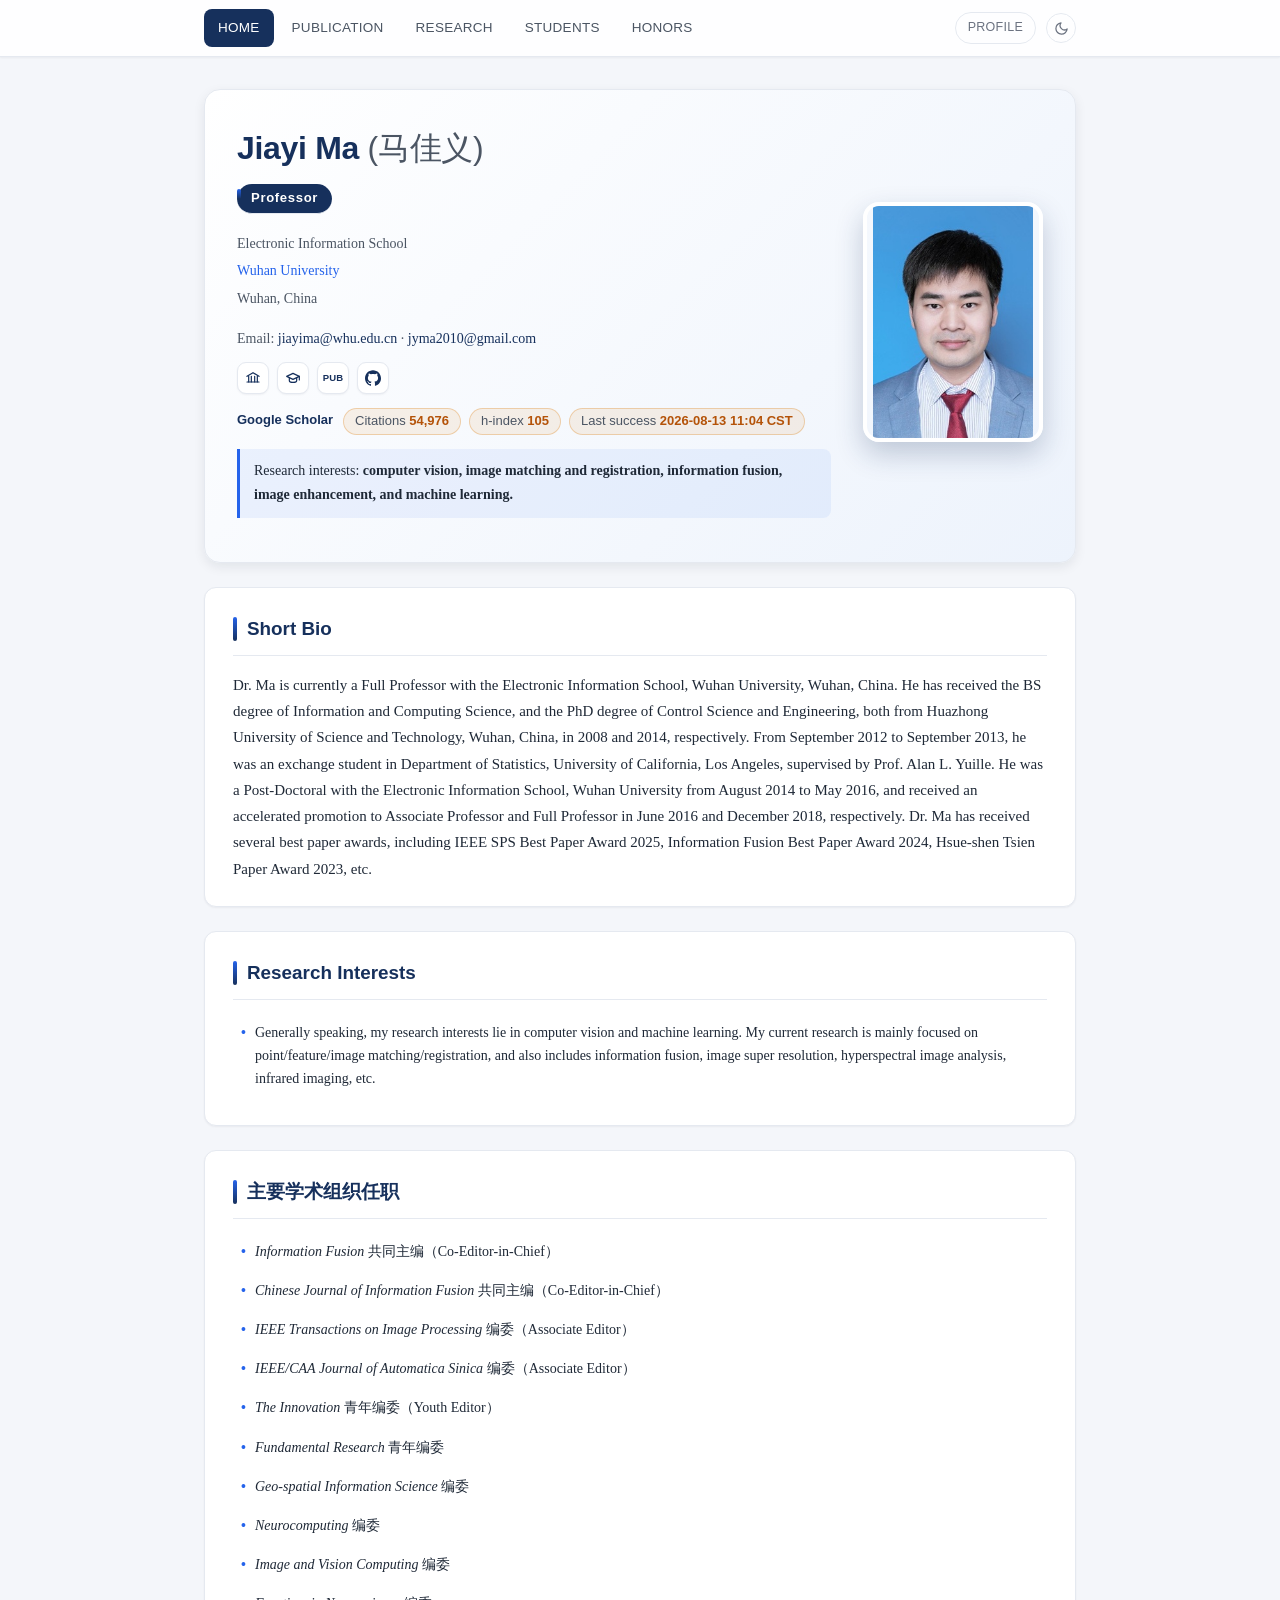
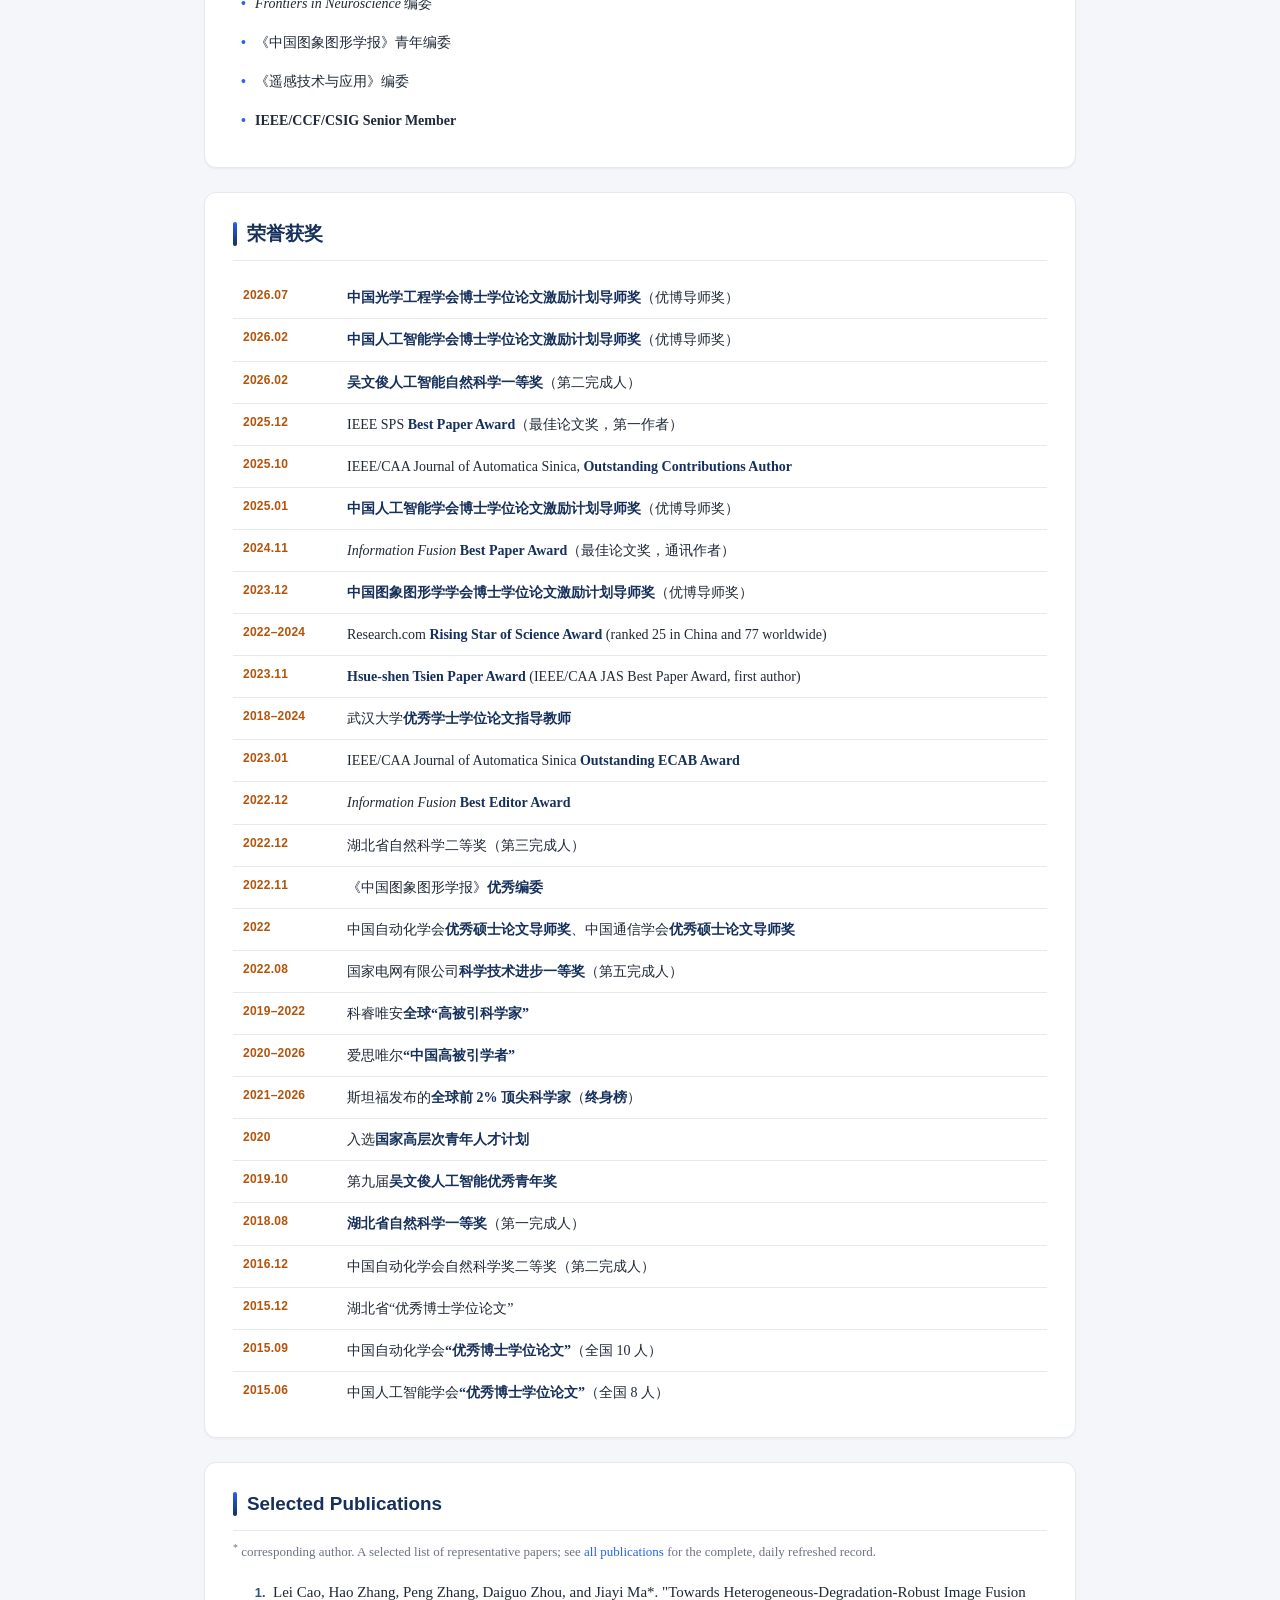
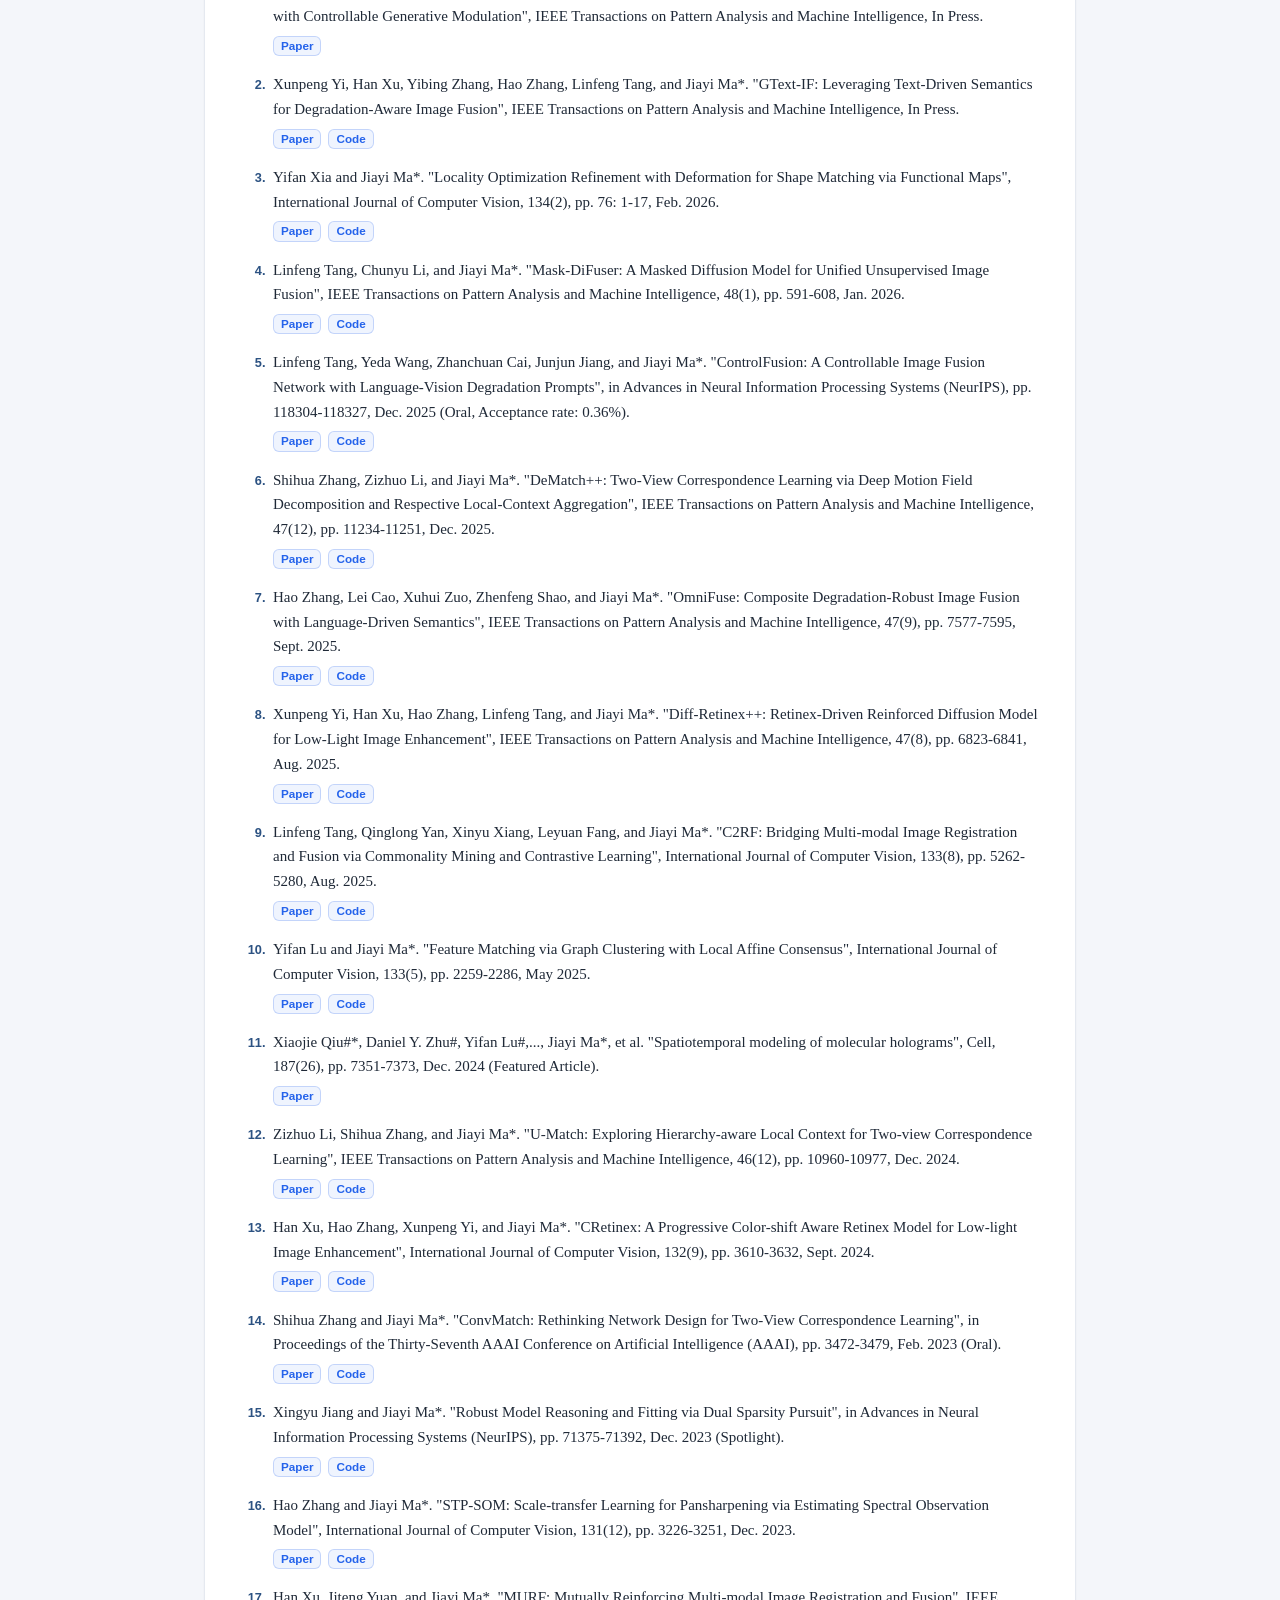
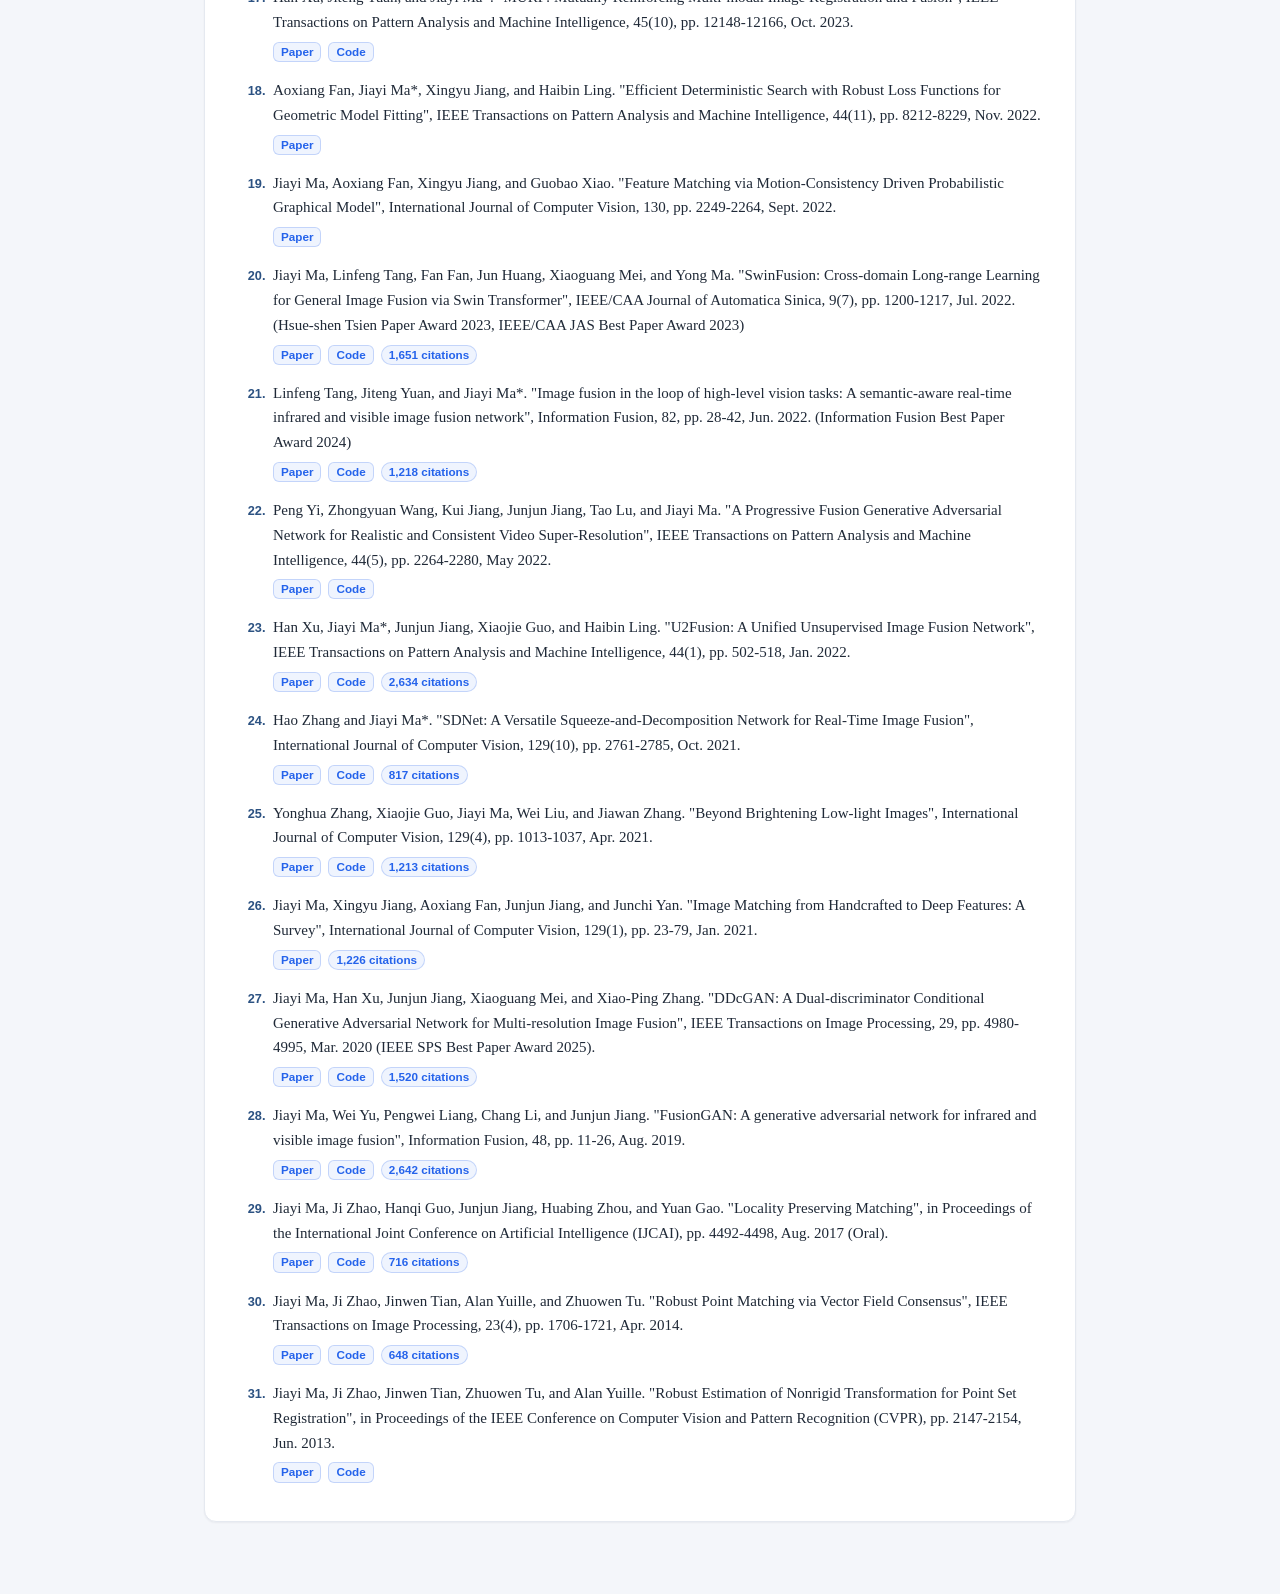
==== commit 52e9d372: "Point profile navigation to Google Sites" ====
--- a/index.html
+++ b/index.html
@@ -29,7 +29,7 @@
       <a href="#research">RESEARCH</a>
       <a href="students.html?v=4">STUDENTS</a>
       <a href="honors.html?v=4">HONORS</a>
-      <a class="lang" href="https://robotics.whu.edu.cn/info/1321/6281.htm" target="_blank" rel="noreferrer">PROFILE</a>
+      <a class="lang" href="https://sites.google.com/site/jiayima2013/jiayi-ma-%E9%A9%AC%E4%BD%B3%E4%B9%89-professor" target="_blank" rel="noreferrer">PROFILE</a>
       <button class="theme-toggle" type="button" aria-label="Toggle dark mode" title="Toggle dark mode">
         <svg class="icon-moon" viewBox="0 0 24 24"><path d="M21 12.79A9 9 0 1 1 11.21 3 7 7 0 0 0 21 12.79z"/></svg>
         <svg class="icon-sun" viewBox="0 0 24 24"><circle cx="12" cy="12" r="5"/><line x1="12" y1="1" x2="12" y2="3"/><line x1="12" y1="21" x2="12" y2="23"/><line x1="4.22" y1="4.22" x2="5.64" y2="5.64"/><line x1="18.36" y1="18.36" x2="19.78" y2="19.78"/><line x1="1" y1="12" x2="3" y2="12"/><line x1="21" y1="12" x2="23" y2="12"/></svg>
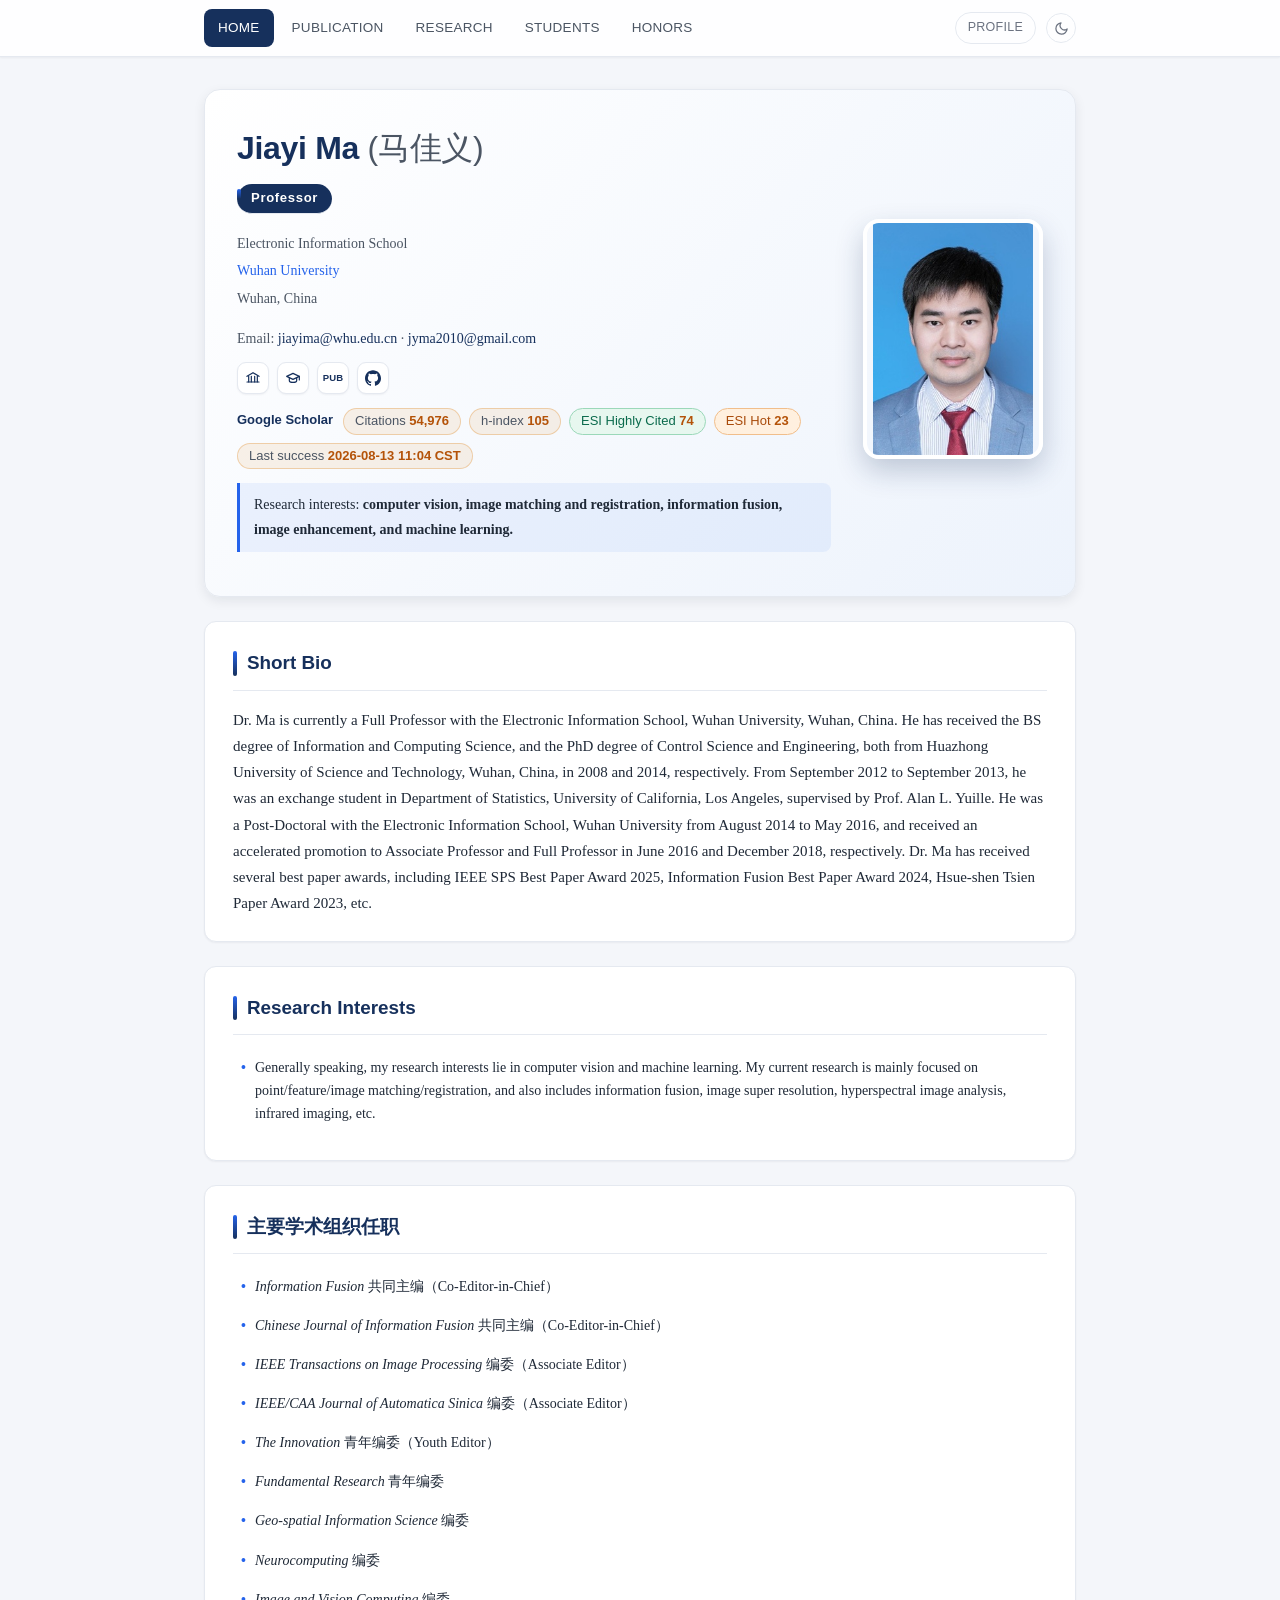
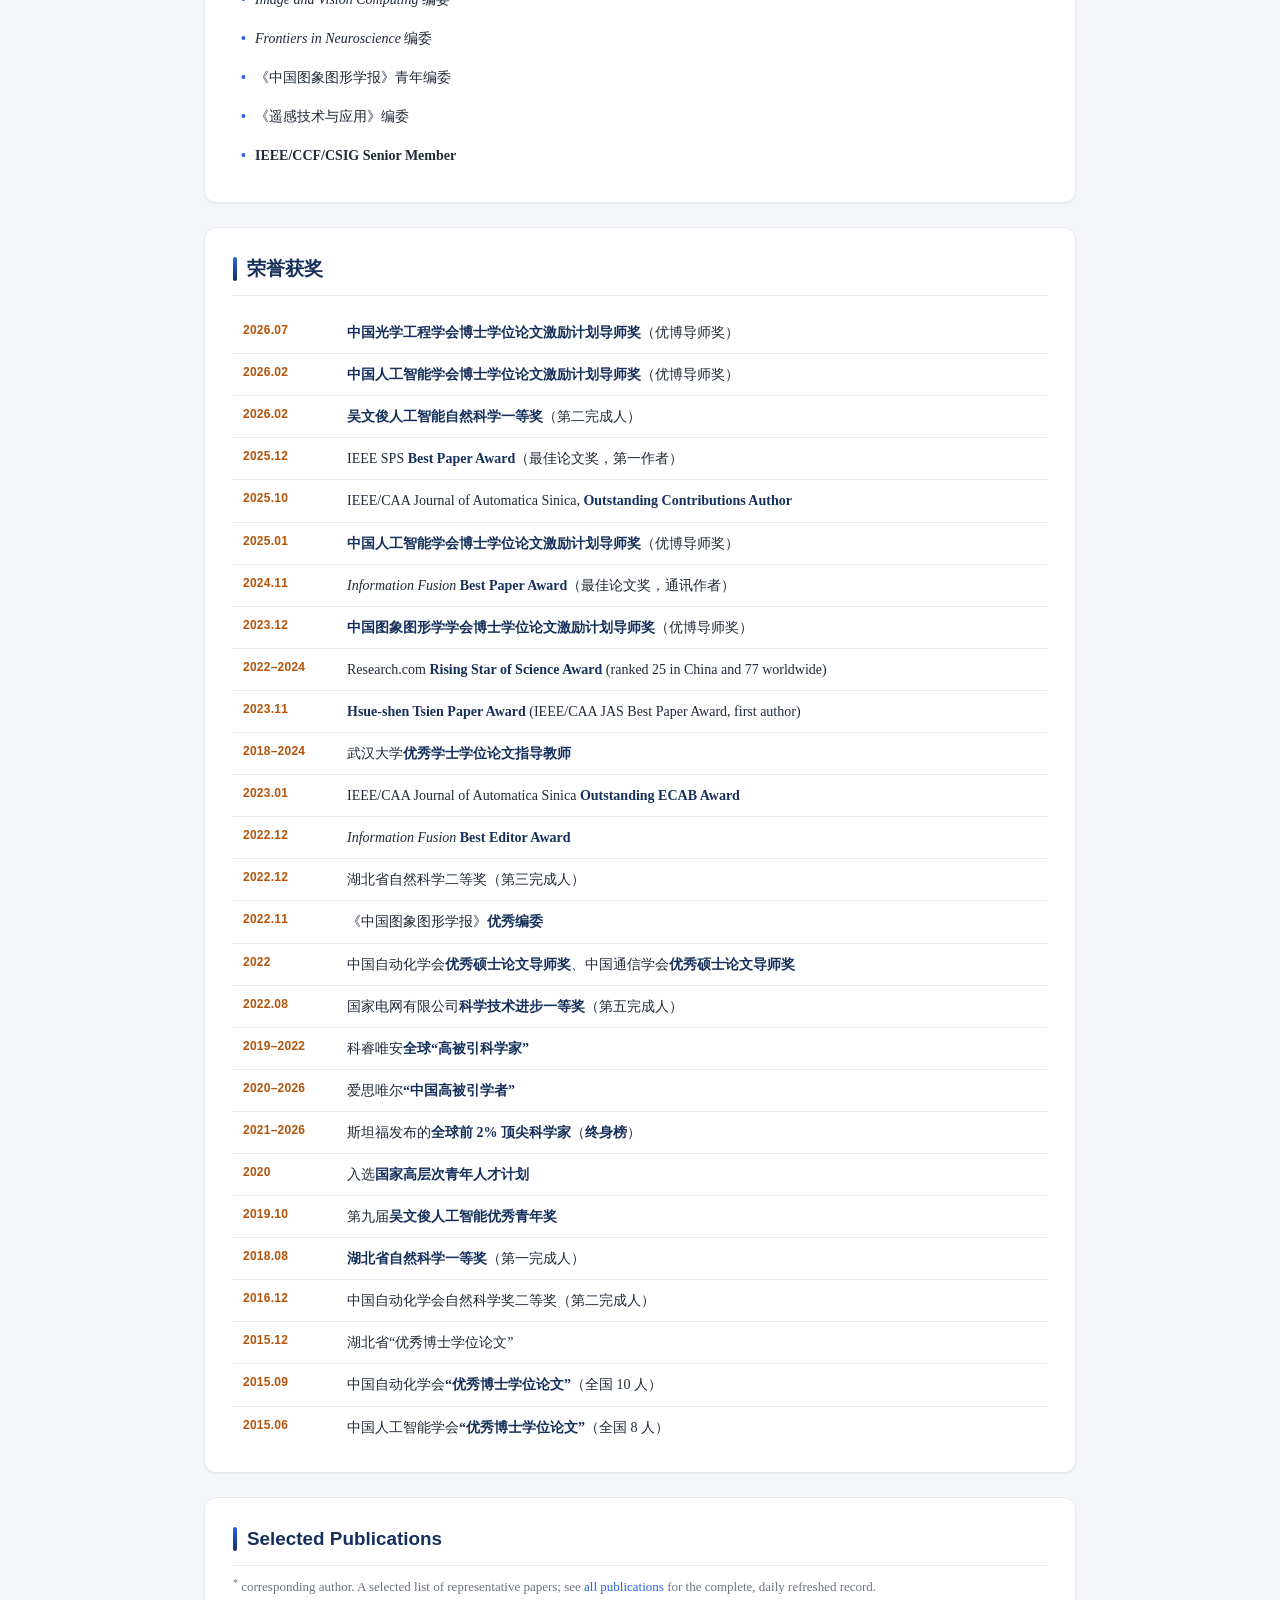
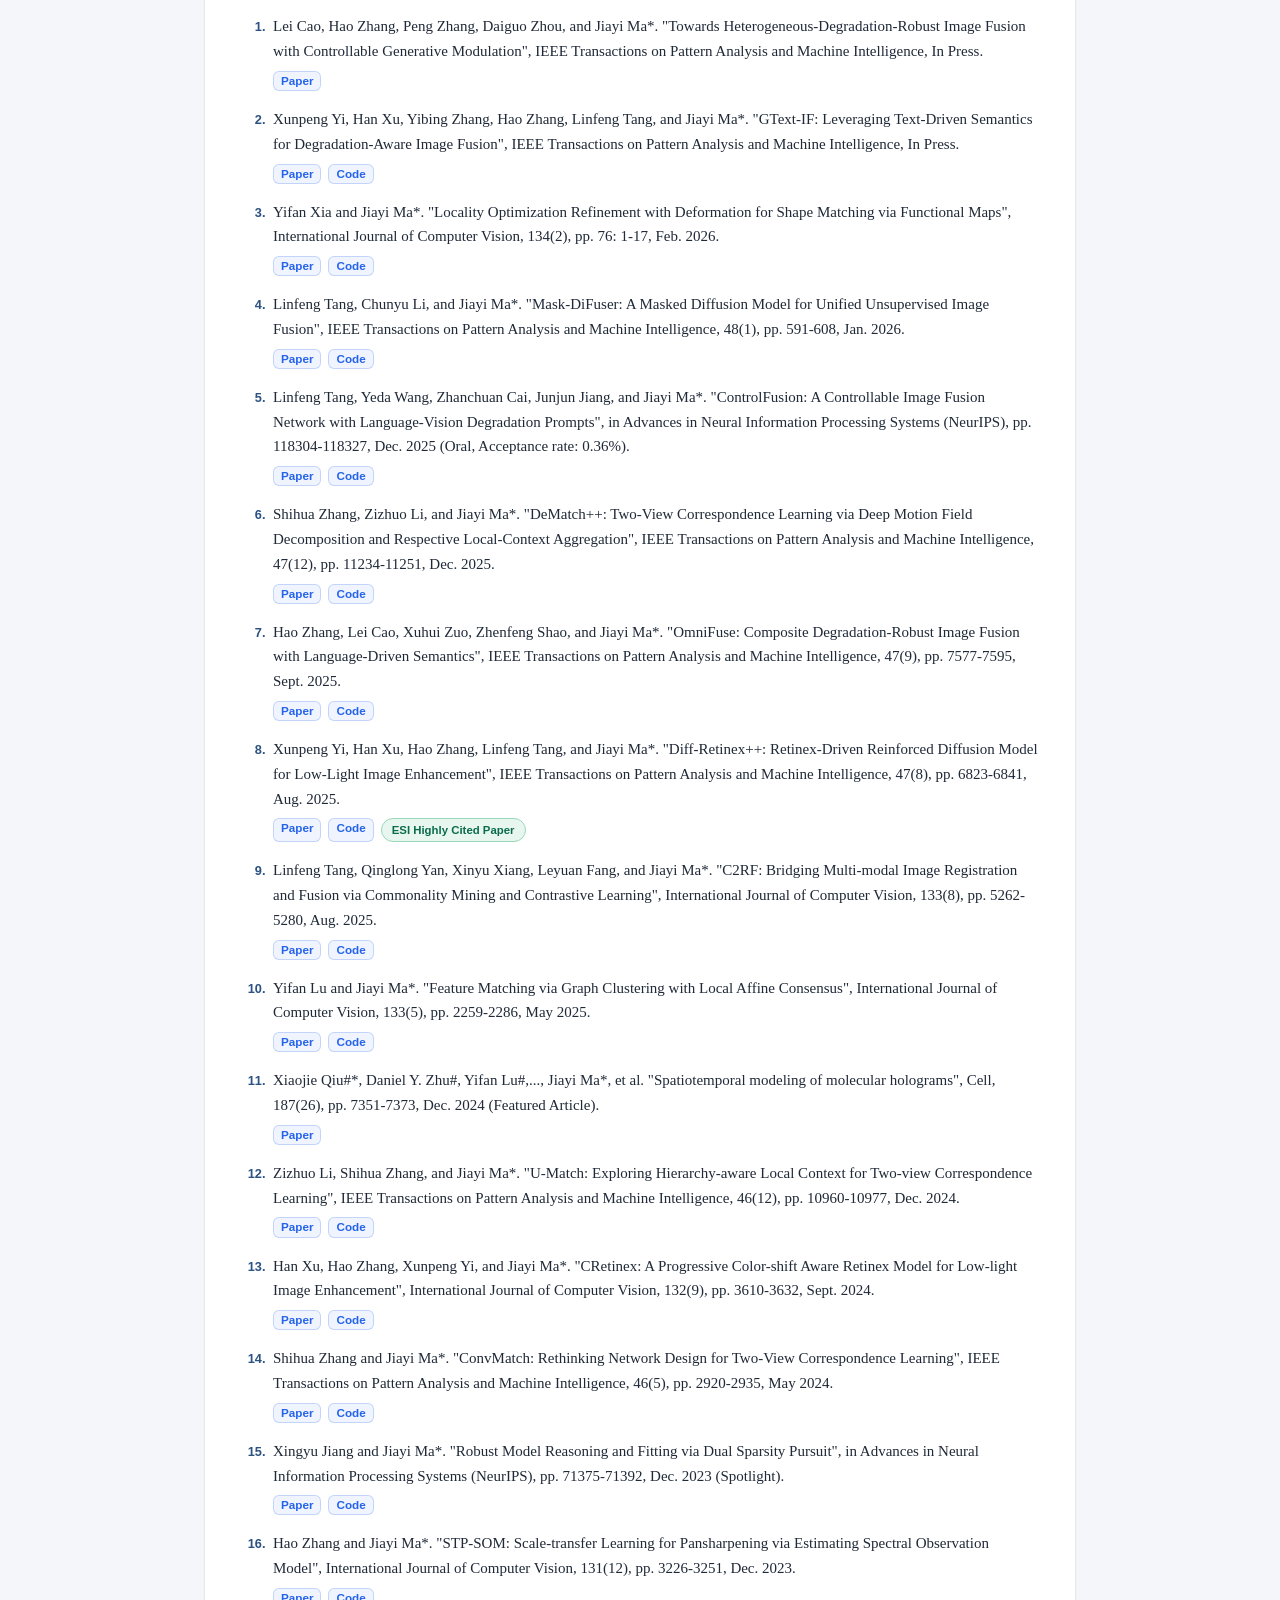
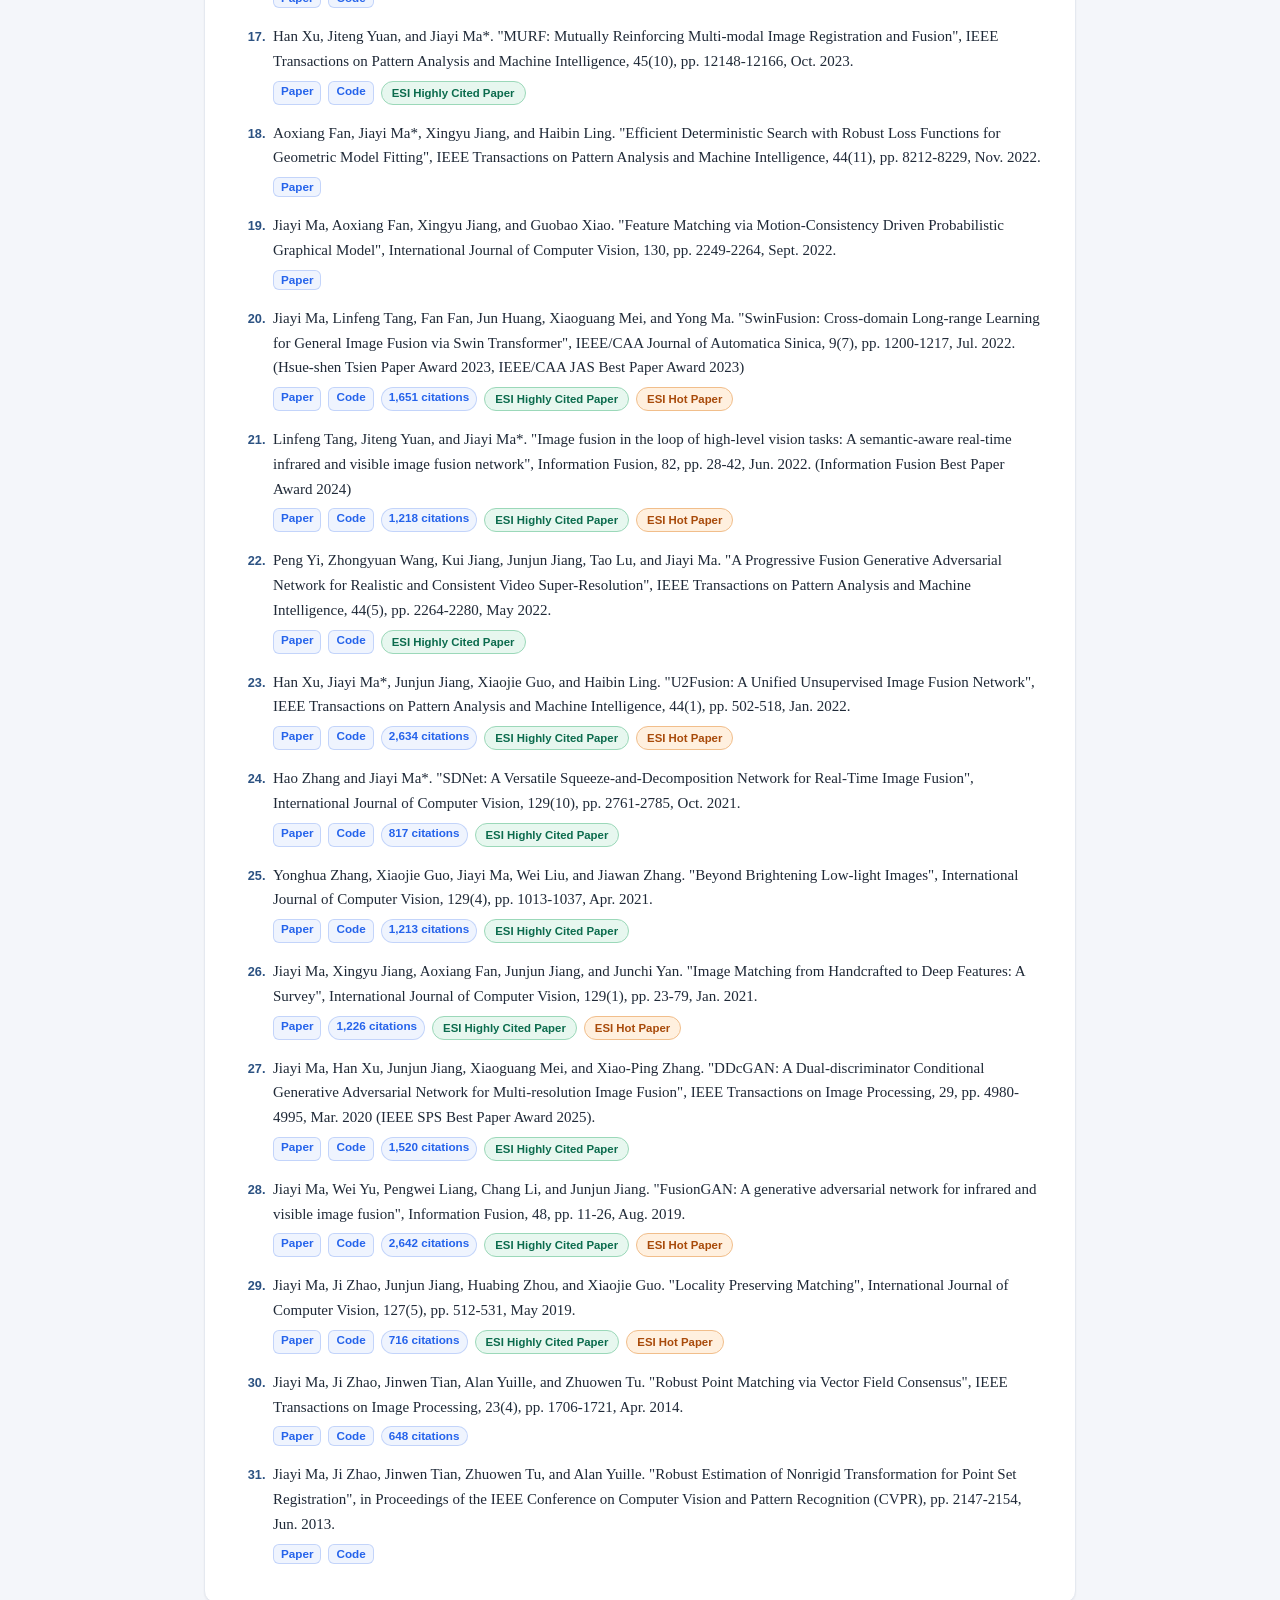
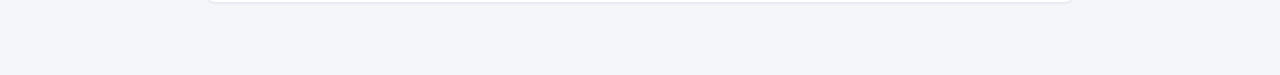
==== commit 954a4532: "Add ESI highly cited and hot paper labels" ====
--- a/index.html
+++ b/index.html
@@ -61,6 +61,8 @@
             <a class="scholar-link" href="https://scholar.google.com/citations?user=73trMQkAAAAJ&amp;hl=en" target="_blank" rel="noreferrer">Google Scholar</a>
             <span class="scholar-stat">Citations <strong id="gs-citations">54,849</strong></span>
             <span class="scholar-stat">h-index <strong id="gs-hindex">105</strong></span>
+            <span class="scholar-stat esi-stat esi-high">ESI Highly Cited <strong id="esi-high-count">—</strong></span>
+            <span class="scholar-stat esi-stat esi-hot">ESI Hot <strong id="esi-hot-count">—</strong></span>
             <span class="scholar-stat">Last success <strong id="scholar-sync-status">2026-08-11 09:58 CST</strong></span>
           </div>
           <div class="research-interests">
--- a/res/mystyle.css
+++ b/res/mystyle.css
@@ -1342,6 +1342,11 @@
 .paper-actions { display: flex !important; flex-wrap: wrap; gap: 7px; margin-top: 7px !important; }
 .paper-actions .res-chip { margin: 0; }
 .paper-actions .cite-badge { border-radius: 999px; }
+.esi-badge { display: inline-flex; align-items: center; border-radius: 999px; padding: 5px 10px; font: 600 .76em var(--font-sans); border: 1px solid; white-space: nowrap; }
+.esi-badge.esi-high, .scholar-stat.esi-high { color: #0b6b4d; background: #e7f7ef; border-color: #9bd8b9; }
+.esi-badge.esi-hot, .scholar-stat.esi-hot { color: #a84a0a; background: #fff0df; border-color: #f1be8b; }
+[data-theme="dark"] .esi-badge.esi-high, [data-theme="dark"] .scholar-stat.esi-high { color: #94e7bd; background: rgba(27, 118, 75, .24); border-color: rgba(148, 231, 189, .38); }
+[data-theme="dark"] .esi-badge.esi-hot, [data-theme="dark"] .scholar-stat.esi-hot { color: #ffc184; background: rgba(148, 76, 17, .25); border-color: rgba(255, 193, 132, .38); }
 @media (max-width: 600px) { .pubs-search { align-items: stretch; flex-direction: column; } .publication-year h3 { margin-top: 22px; } }
 @media (max-width: 760px) { .jiayi-home .profile-image img { width: 135px; height: auto; } .student-list li, .student-list.compact li { grid-template-columns: 90px 1fr; } .student-list em, .student-list b { grid-column: 2; } }
 @media (max-width: 520px) { .mentorship-summary { grid-template-columns: 1fr; } .honors-list li { grid-template-columns: 1fr; gap: 2px; } .student-list li, .student-list.compact li { grid-template-columns: 1fr; gap: 3px; } .student-list em, .student-list b { grid-column: auto; } }
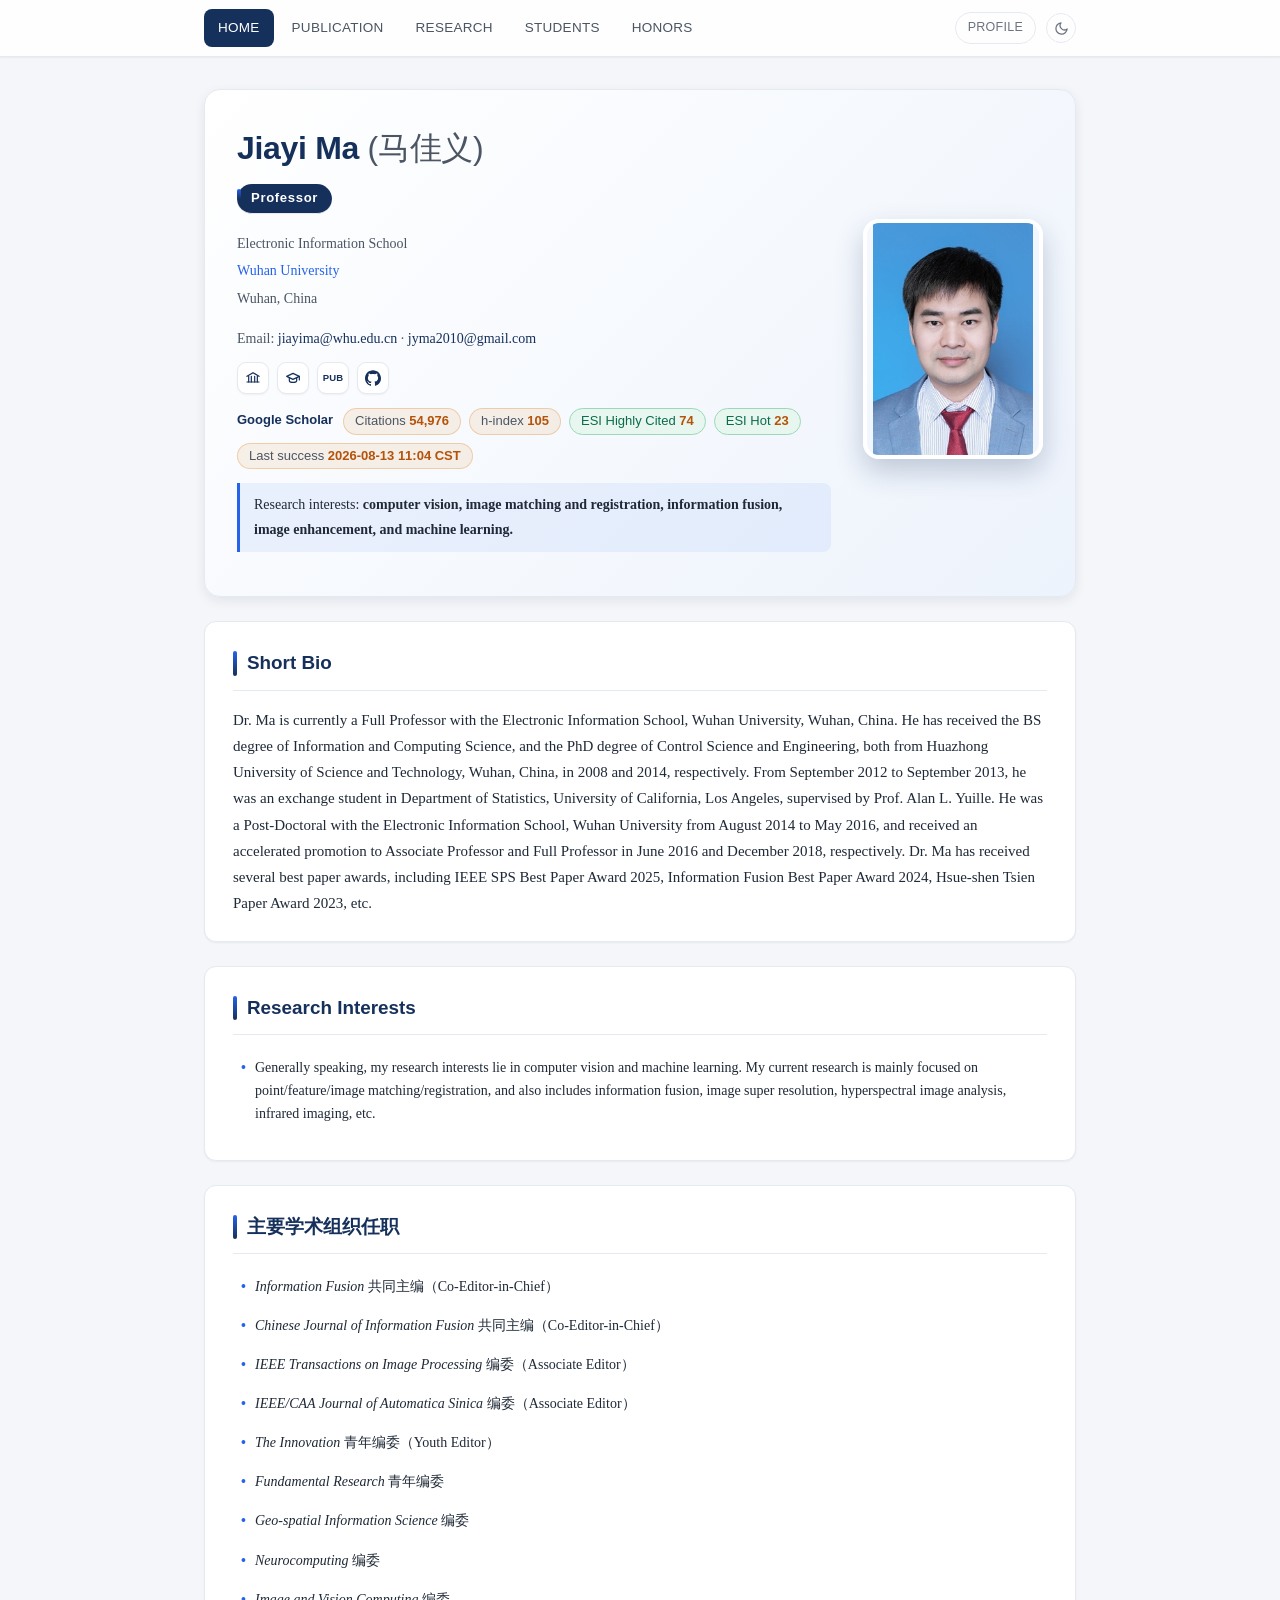
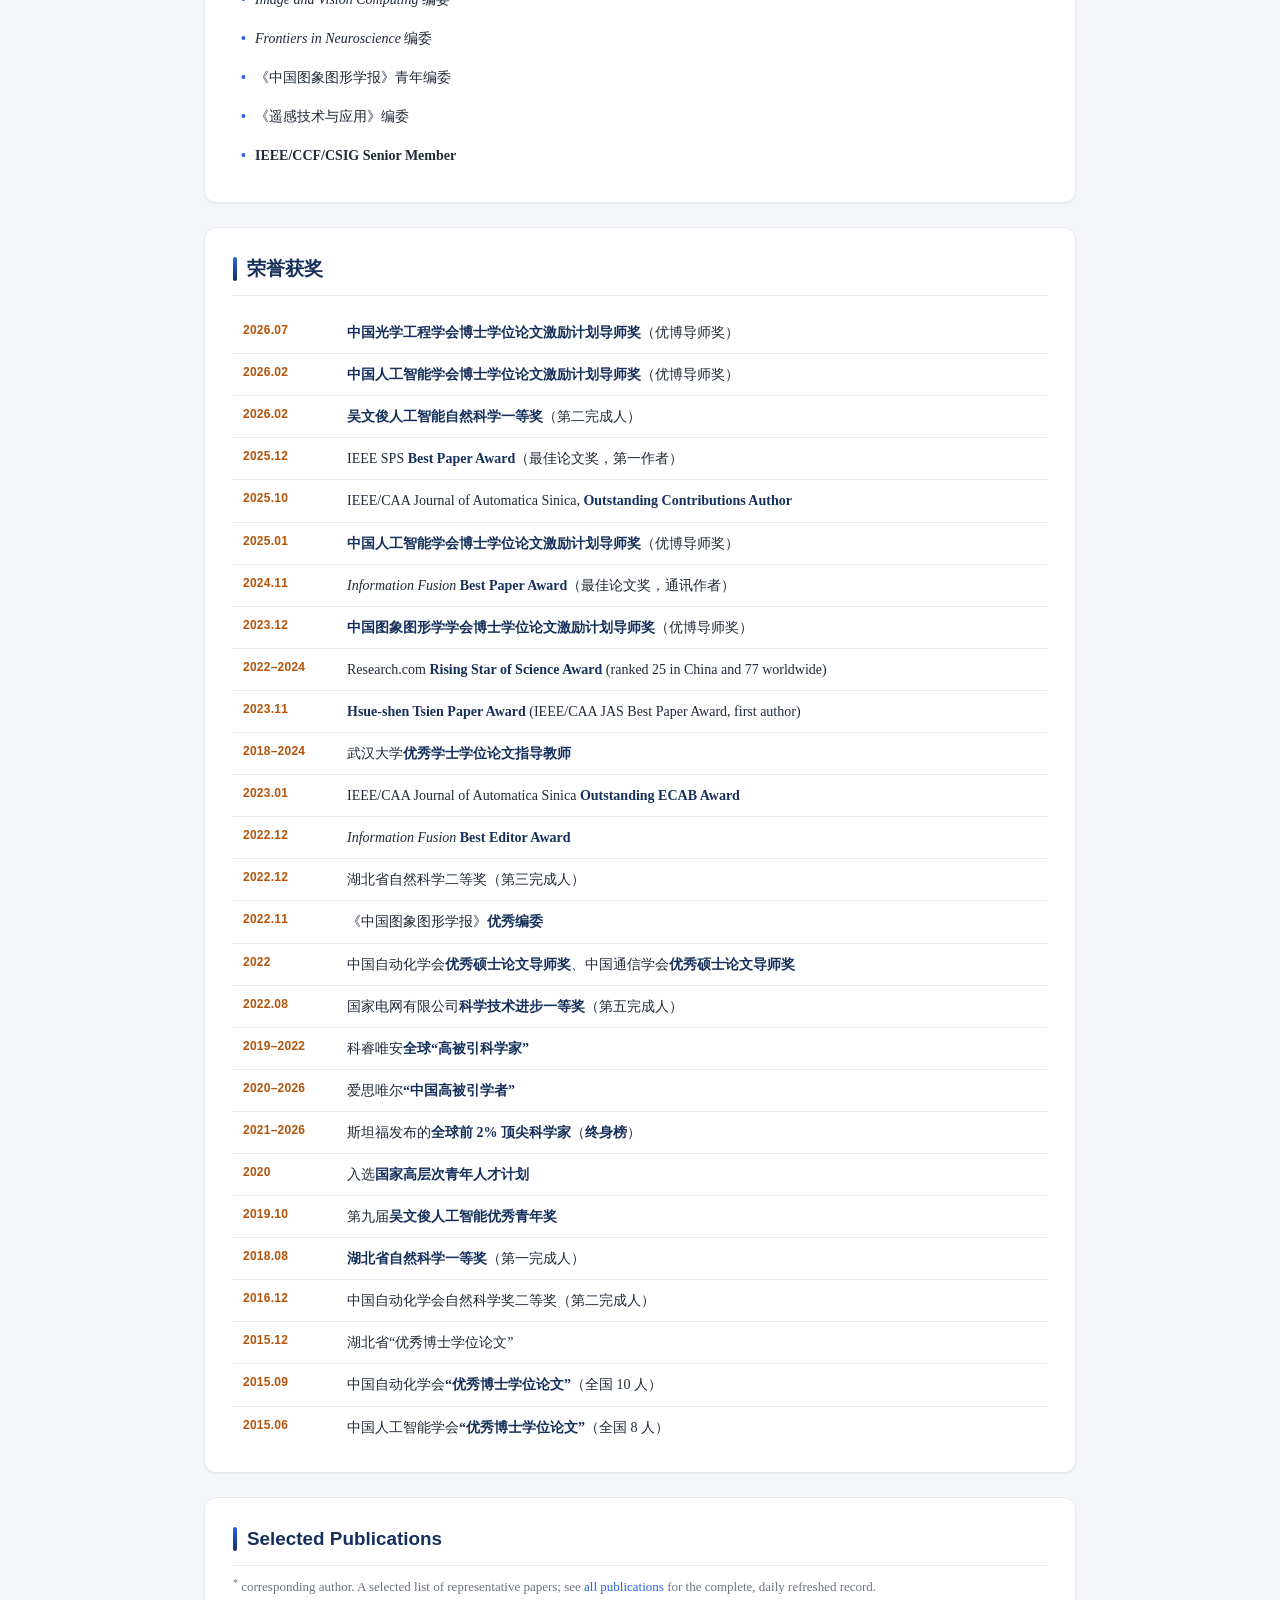
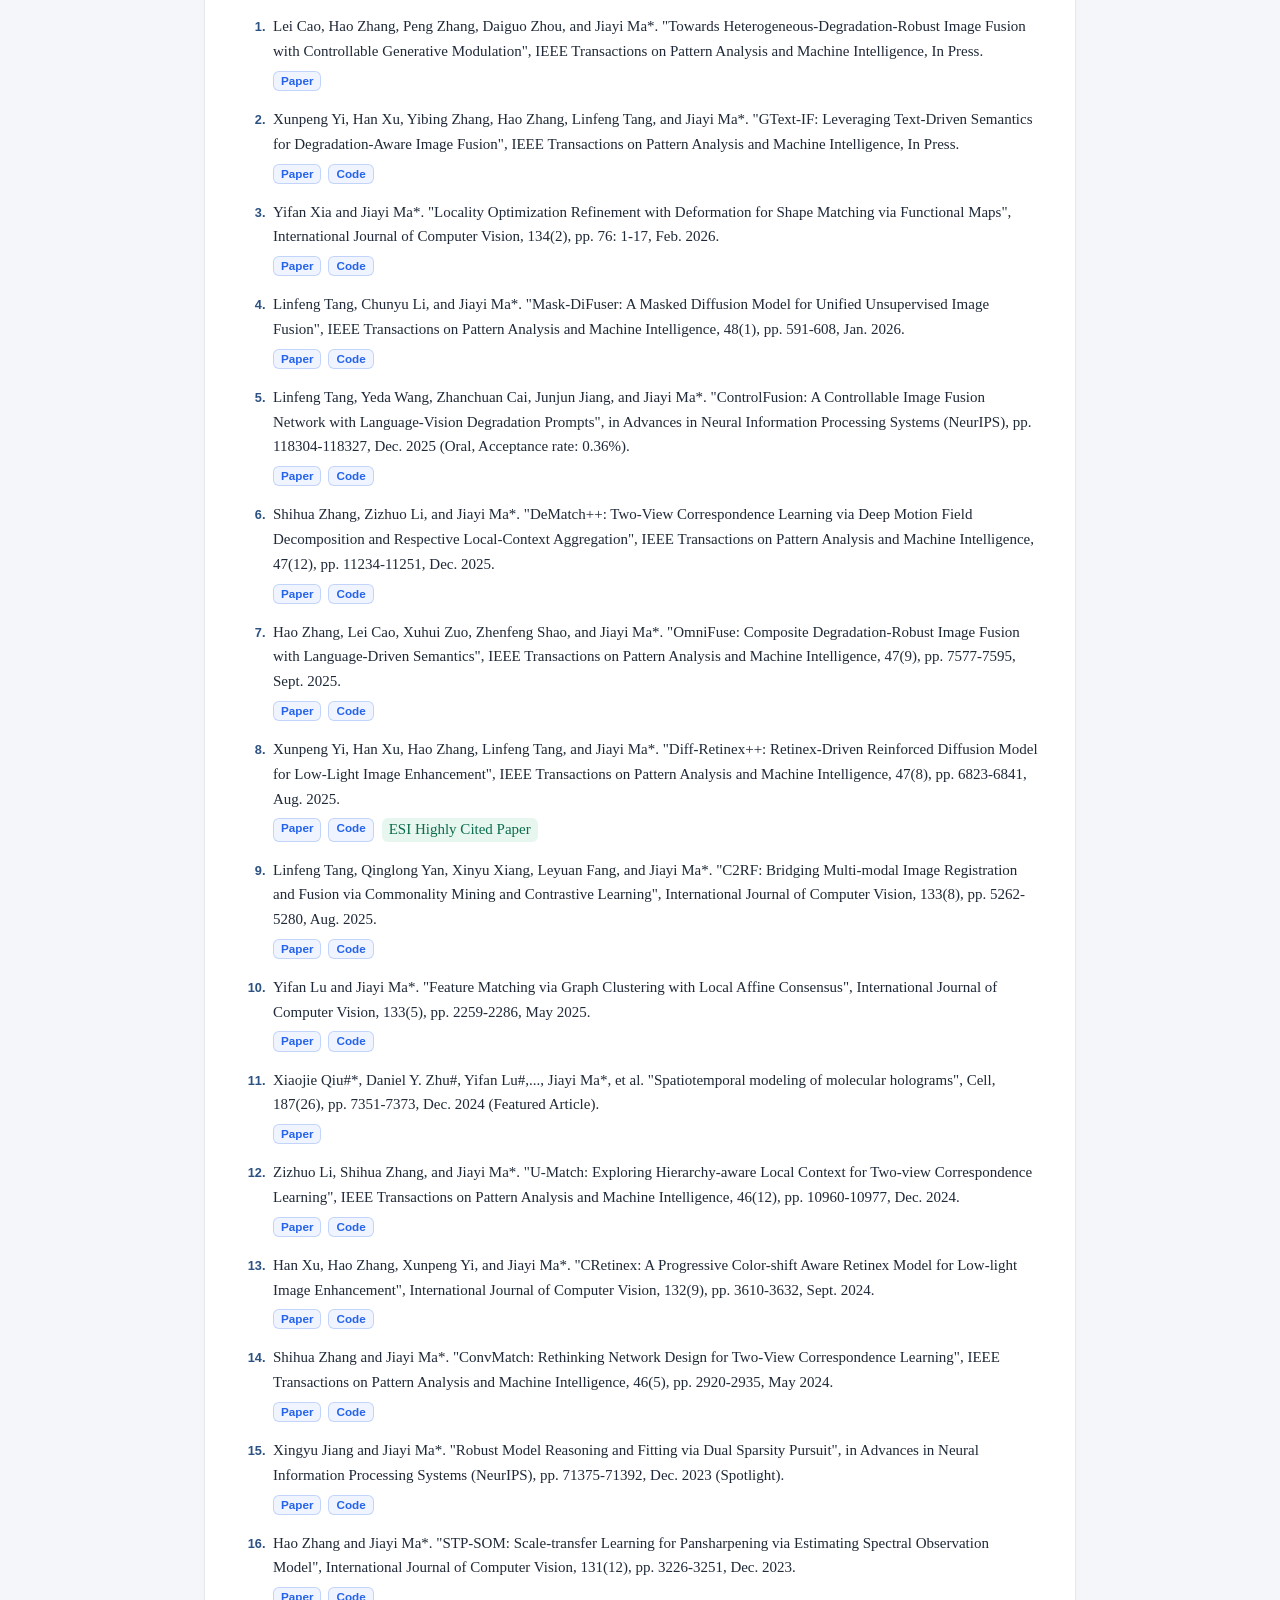
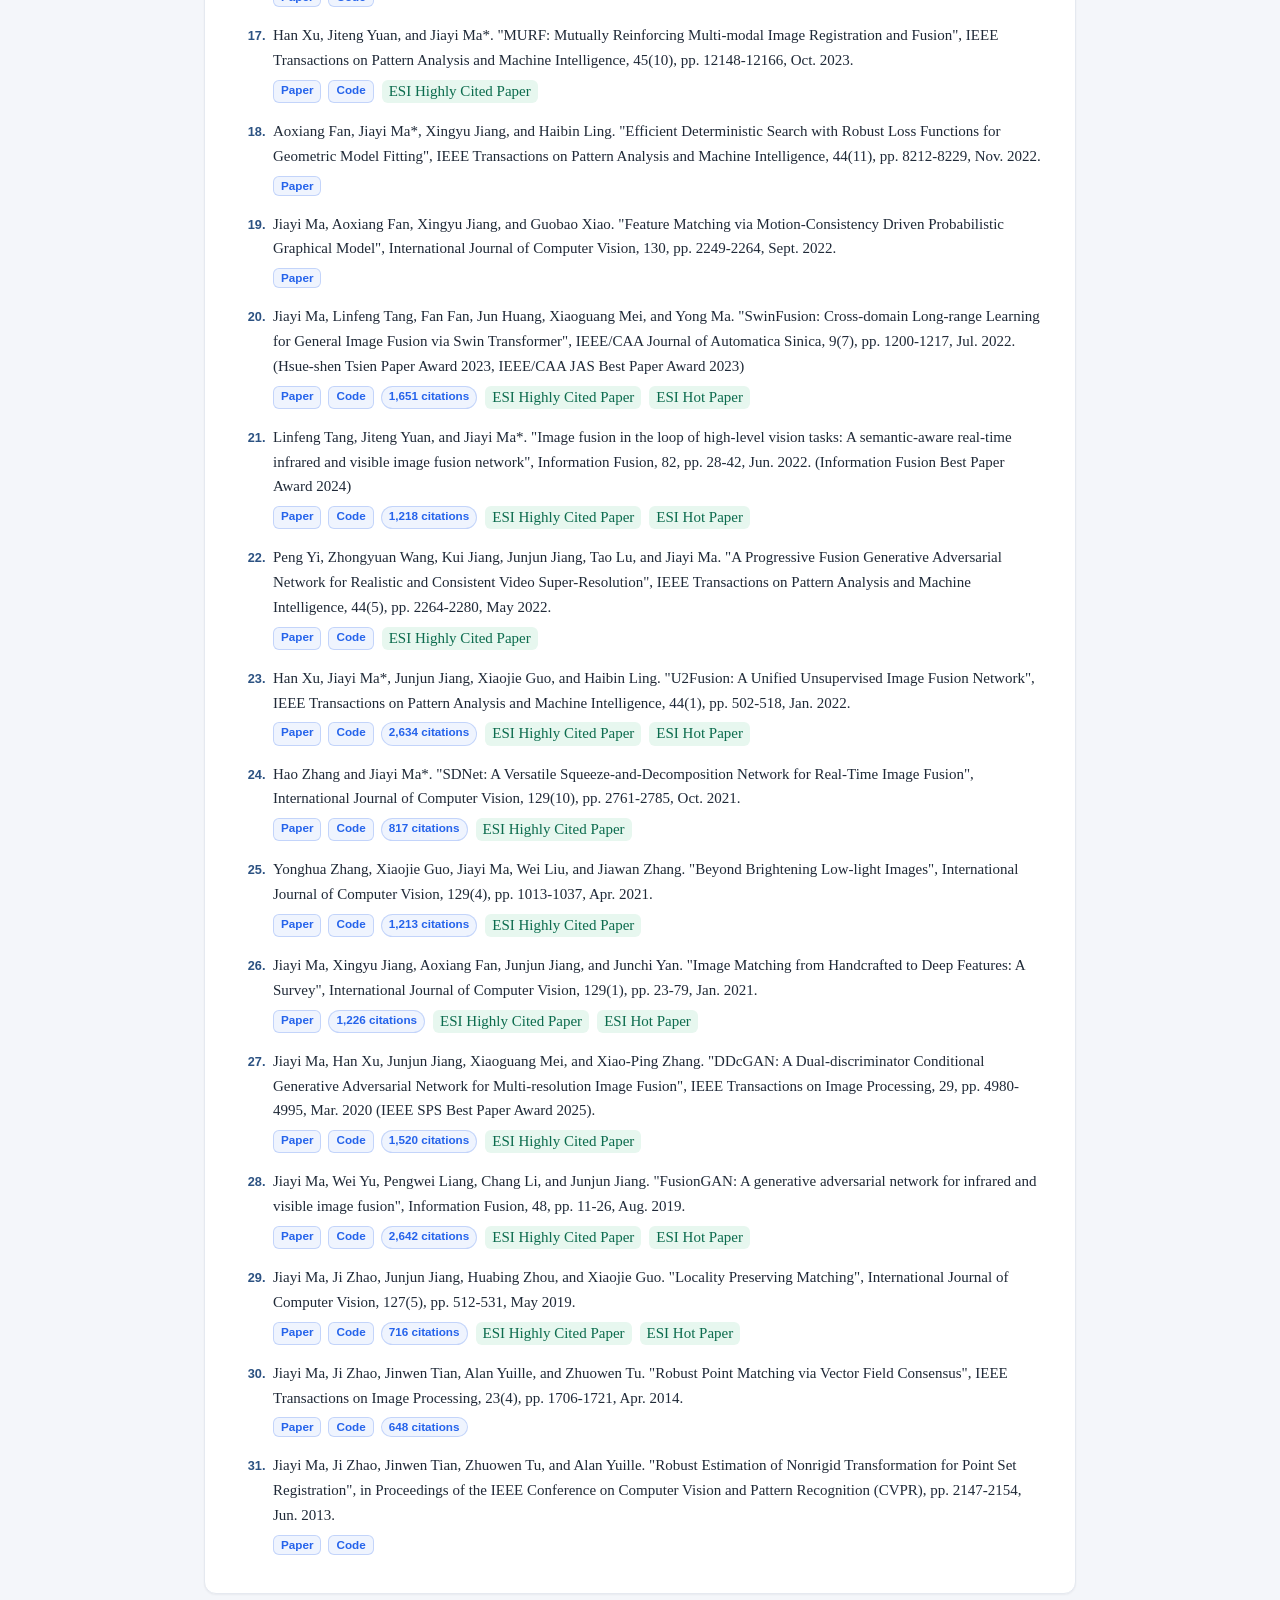
==== commit a15a0e16: "Unify ESI status display" ====
--- a/index.html
+++ b/index.html
@@ -61,8 +61,8 @@
             <a class="scholar-link" href="https://scholar.google.com/citations?user=73trMQkAAAAJ&amp;hl=en" target="_blank" rel="noreferrer">Google Scholar</a>
             <span class="scholar-stat">Citations <strong id="gs-citations">54,849</strong></span>
             <span class="scholar-stat">h-index <strong id="gs-hindex">105</strong></span>
-            <span class="scholar-stat esi-stat esi-high">ESI Highly Cited <strong id="esi-high-count">—</strong></span>
-            <span class="scholar-stat esi-stat esi-hot">ESI Hot <strong id="esi-hot-count">—</strong></span>
+            <span class="scholar-stat esi-stat esi-high">ESI Highly Cited <strong id="esi-high-count">74</strong></span>
+            <span class="scholar-stat esi-stat esi-hot">ESI Hot <strong id="esi-hot-count">23</strong></span>
             <span class="scholar-stat">Last success <strong id="scholar-sync-status">2026-08-11 09:58 CST</strong></span>
           </div>
           <div class="research-interests">
--- a/res/mystyle.css
+++ b/res/mystyle.css
@@ -1342,11 +1342,9 @@
 .paper-actions { display: flex !important; flex-wrap: wrap; gap: 7px; margin-top: 7px !important; }
 .paper-actions .res-chip { margin: 0; }
 .paper-actions .cite-badge { border-radius: 999px; }
-.esi-badge { display: inline-flex; align-items: center; border-radius: 999px; padding: 5px 10px; font: 600 .76em var(--font-sans); border: 1px solid; white-space: nowrap; }
-.esi-badge.esi-high, .scholar-stat.esi-high { color: #0b6b4d; background: #e7f7ef; border-color: #9bd8b9; }
-.esi-badge.esi-hot, .scholar-stat.esi-hot { color: #a84a0a; background: #fff0df; border-color: #f1be8b; }
-[data-theme="dark"] .esi-badge.esi-high, [data-theme="dark"] .scholar-stat.esi-high { color: #94e7bd; background: rgba(27, 118, 75, .24); border-color: rgba(148, 231, 189, .38); }
-[data-theme="dark"] .esi-badge.esi-hot, [data-theme="dark"] .scholar-stat.esi-hot { color: #ffc184; background: rgba(148, 76, 17, .25); border-color: rgba(255, 193, 132, .38); }
+.paper-actions .esi-badge { display: inline-block; padding: 0 7px; margin: 0 0 0 1px; border-radius: 6px; line-height: 1.55; cursor: default; }
+.esi-badge.esi-high, .esi-badge.esi-hot, .scholar-stat.esi-high, .scholar-stat.esi-hot { color: #0b6b4d; background: #e7f7ef; border-color: #9bd8b9; }
+[data-theme="dark"] .esi-badge.esi-high, [data-theme="dark"] .esi-badge.esi-hot, [data-theme="dark"] .scholar-stat.esi-high, [data-theme="dark"] .scholar-stat.esi-hot { color: #94e7bd; background: rgba(27, 118, 75, .24); border-color: rgba(148, 231, 189, .38); }
 @media (max-width: 600px) { .pubs-search { align-items: stretch; flex-direction: column; } .publication-year h3 { margin-top: 22px; } }
 @media (max-width: 760px) { .jiayi-home .profile-image img { width: 135px; height: auto; } .student-list li, .student-list.compact li { grid-template-columns: 90px 1fr; } .student-list em, .student-list b { grid-column: 2; } }
 @media (max-width: 520px) { .mentorship-summary { grid-template-columns: 1fr; } .honors-list li { grid-template-columns: 1fr; gap: 2px; } .student-list li, .student-list.compact li { grid-template-columns: 1fr; gap: 3px; } .student-list em, .student-list b { grid-column: auto; } }
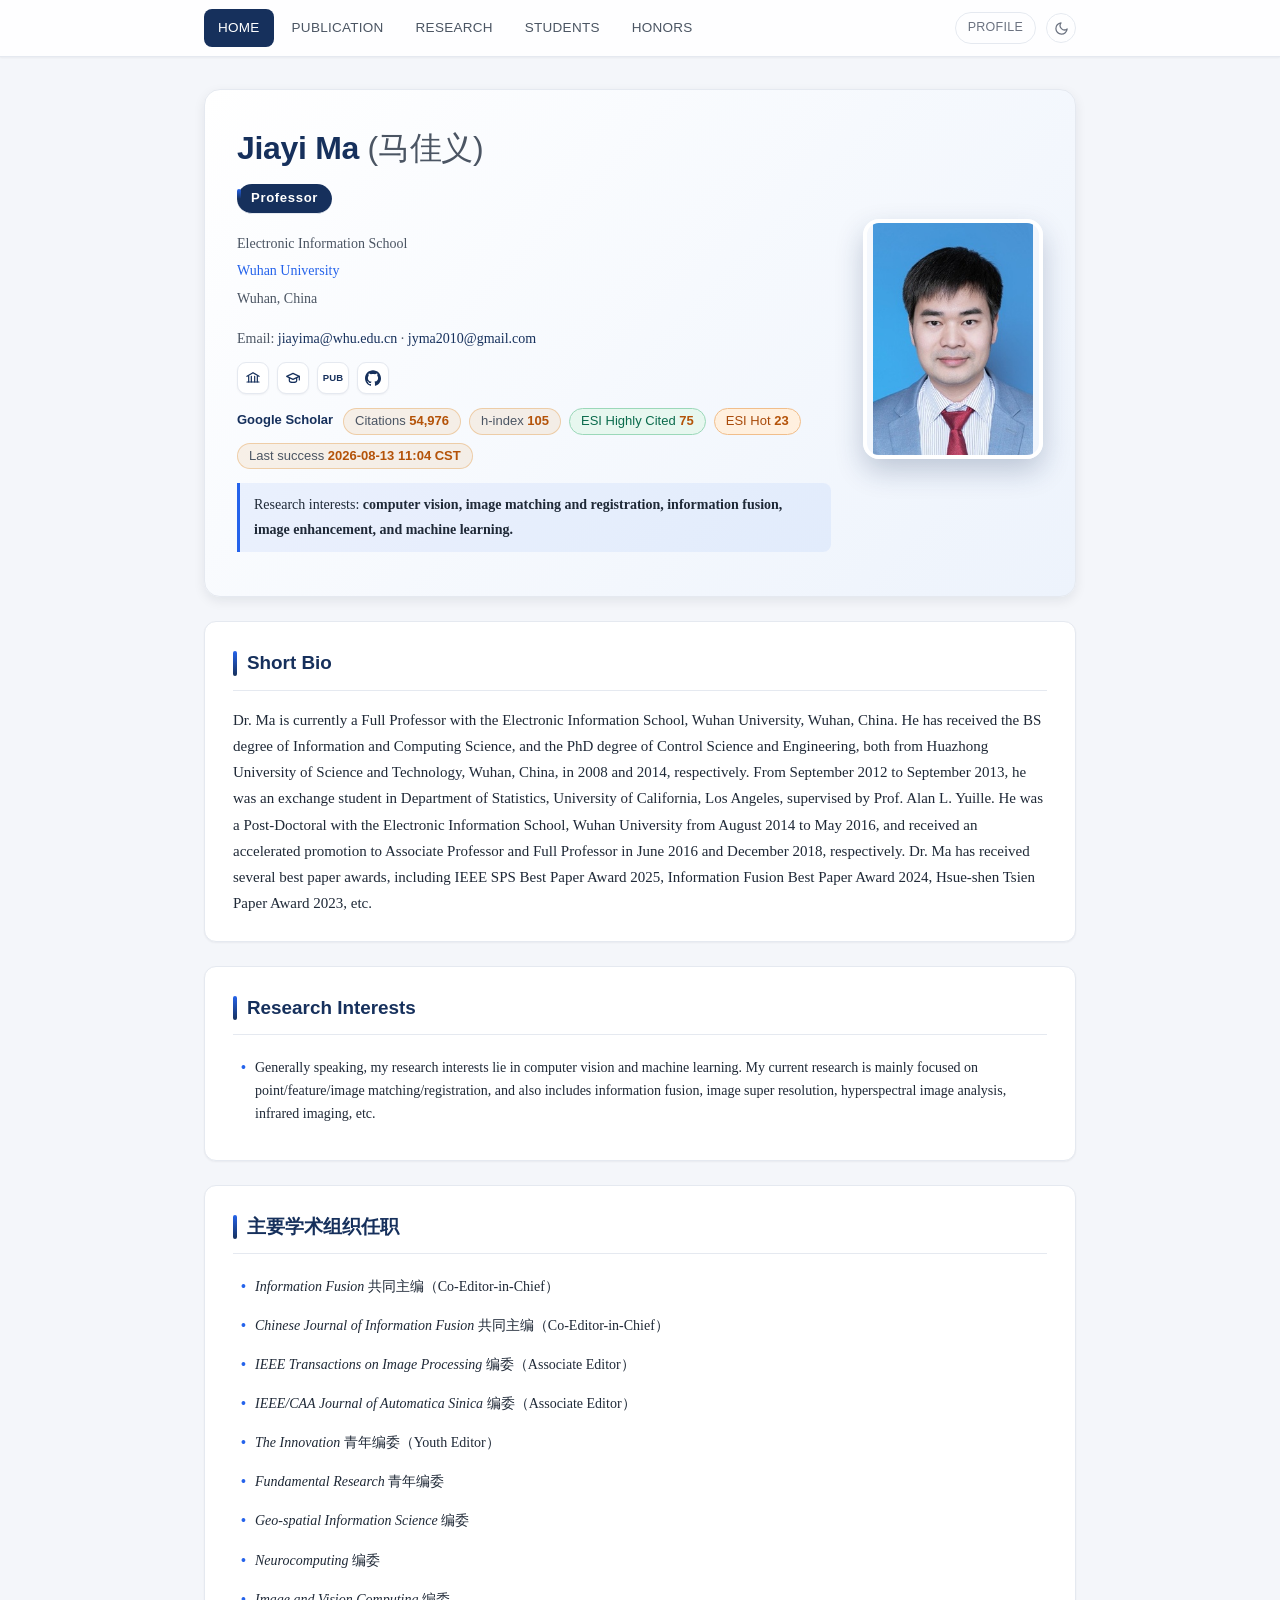
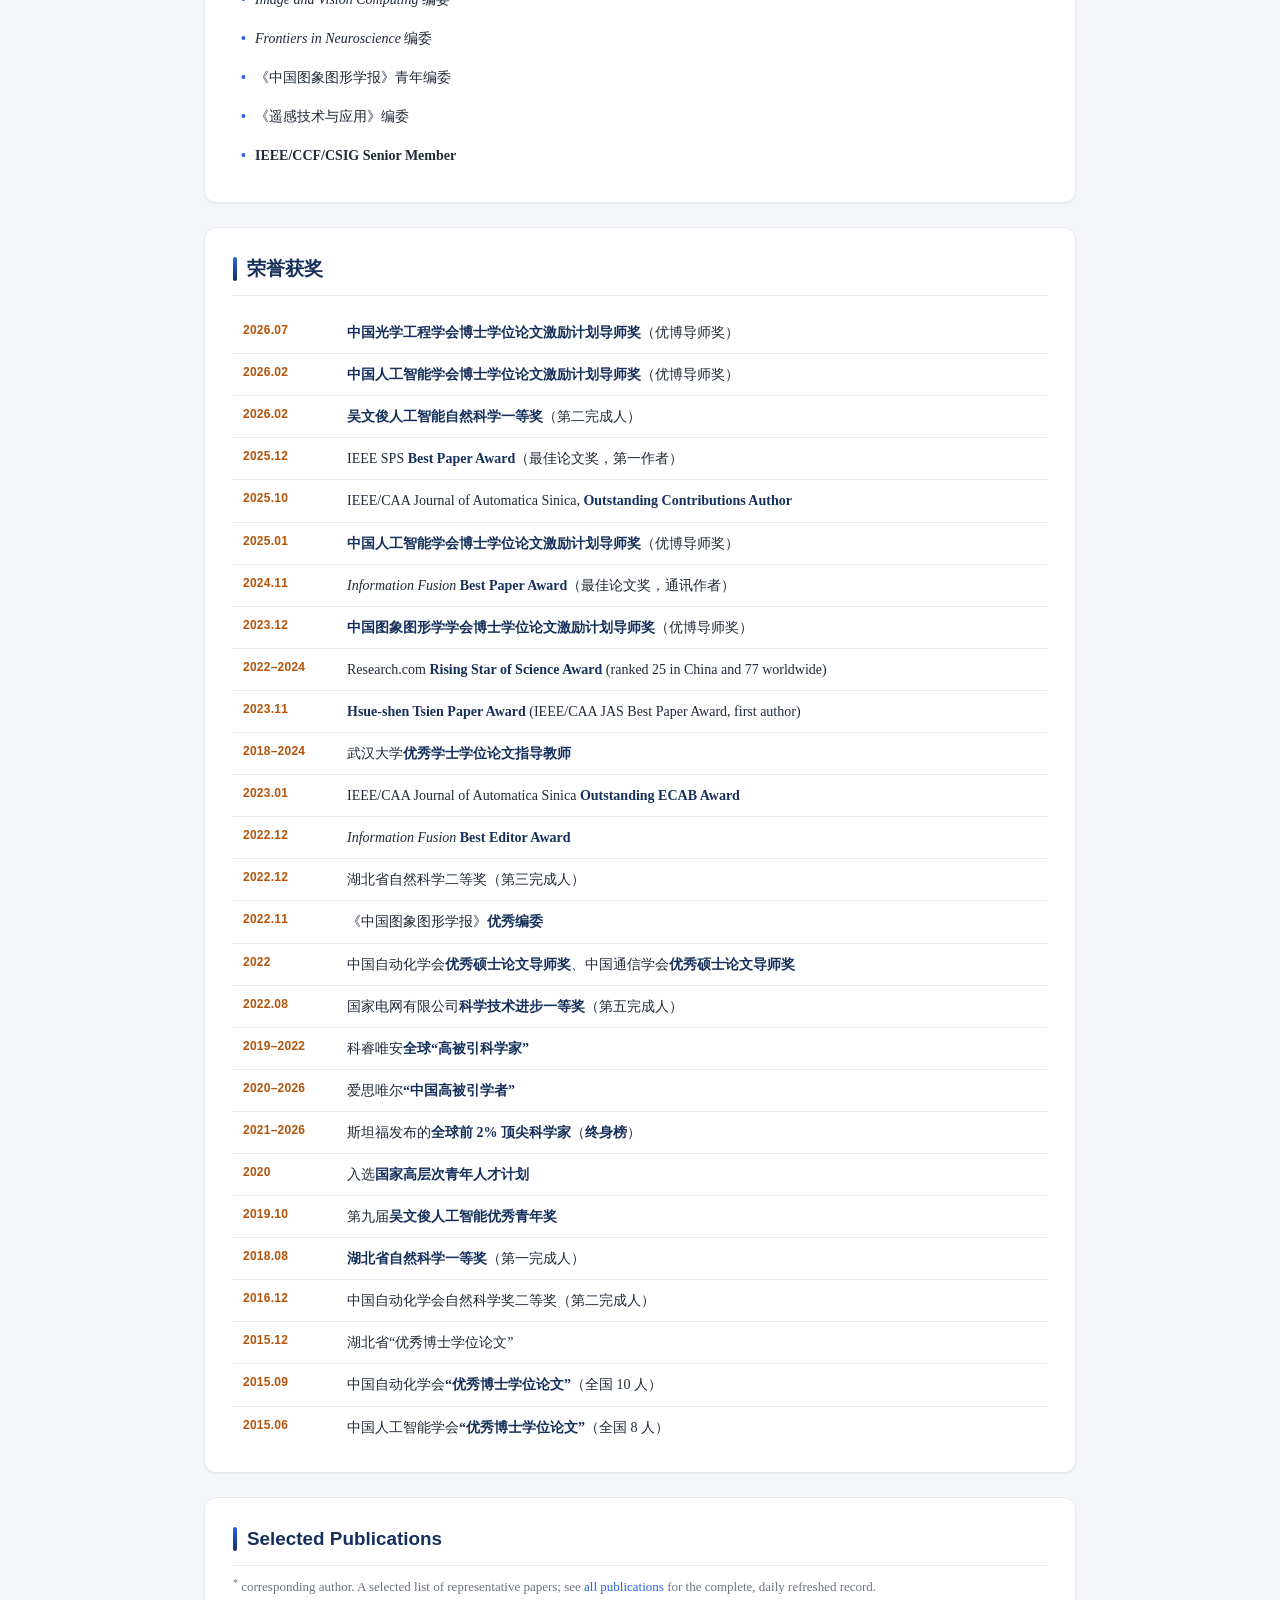
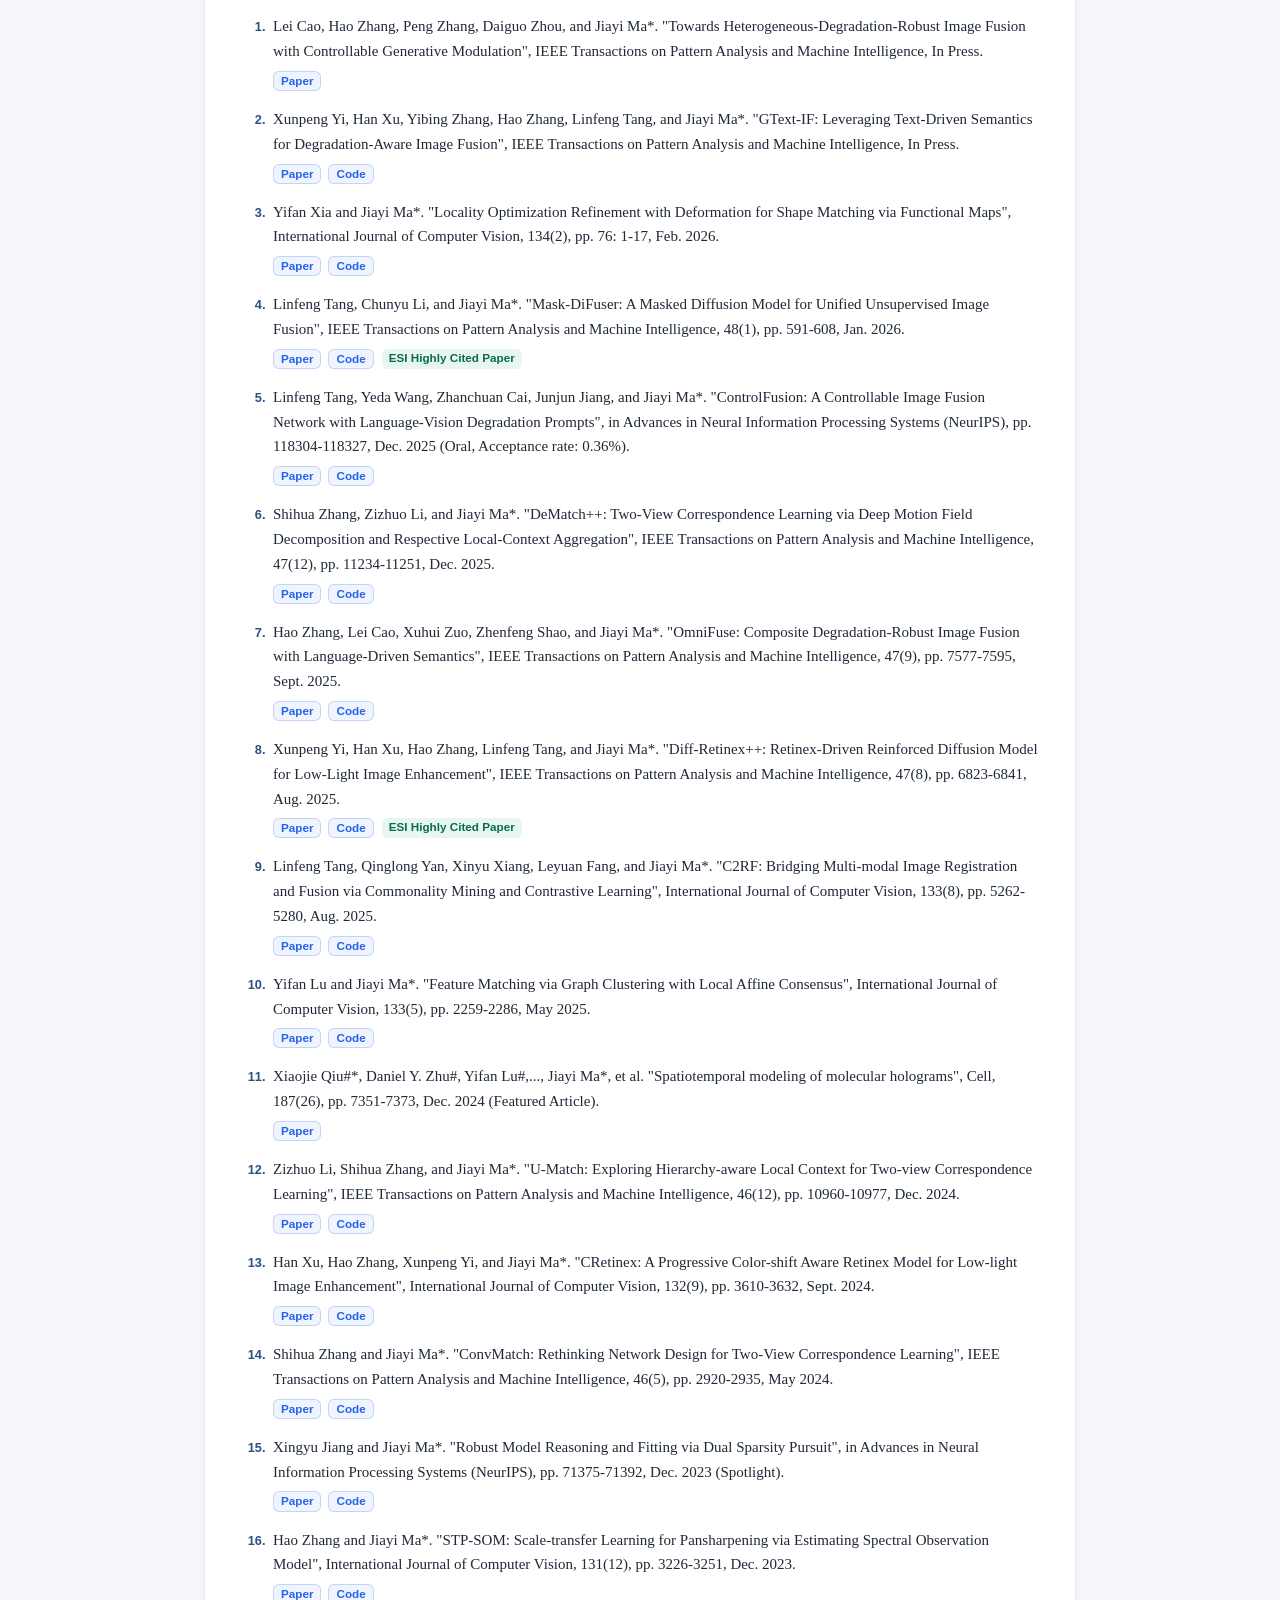
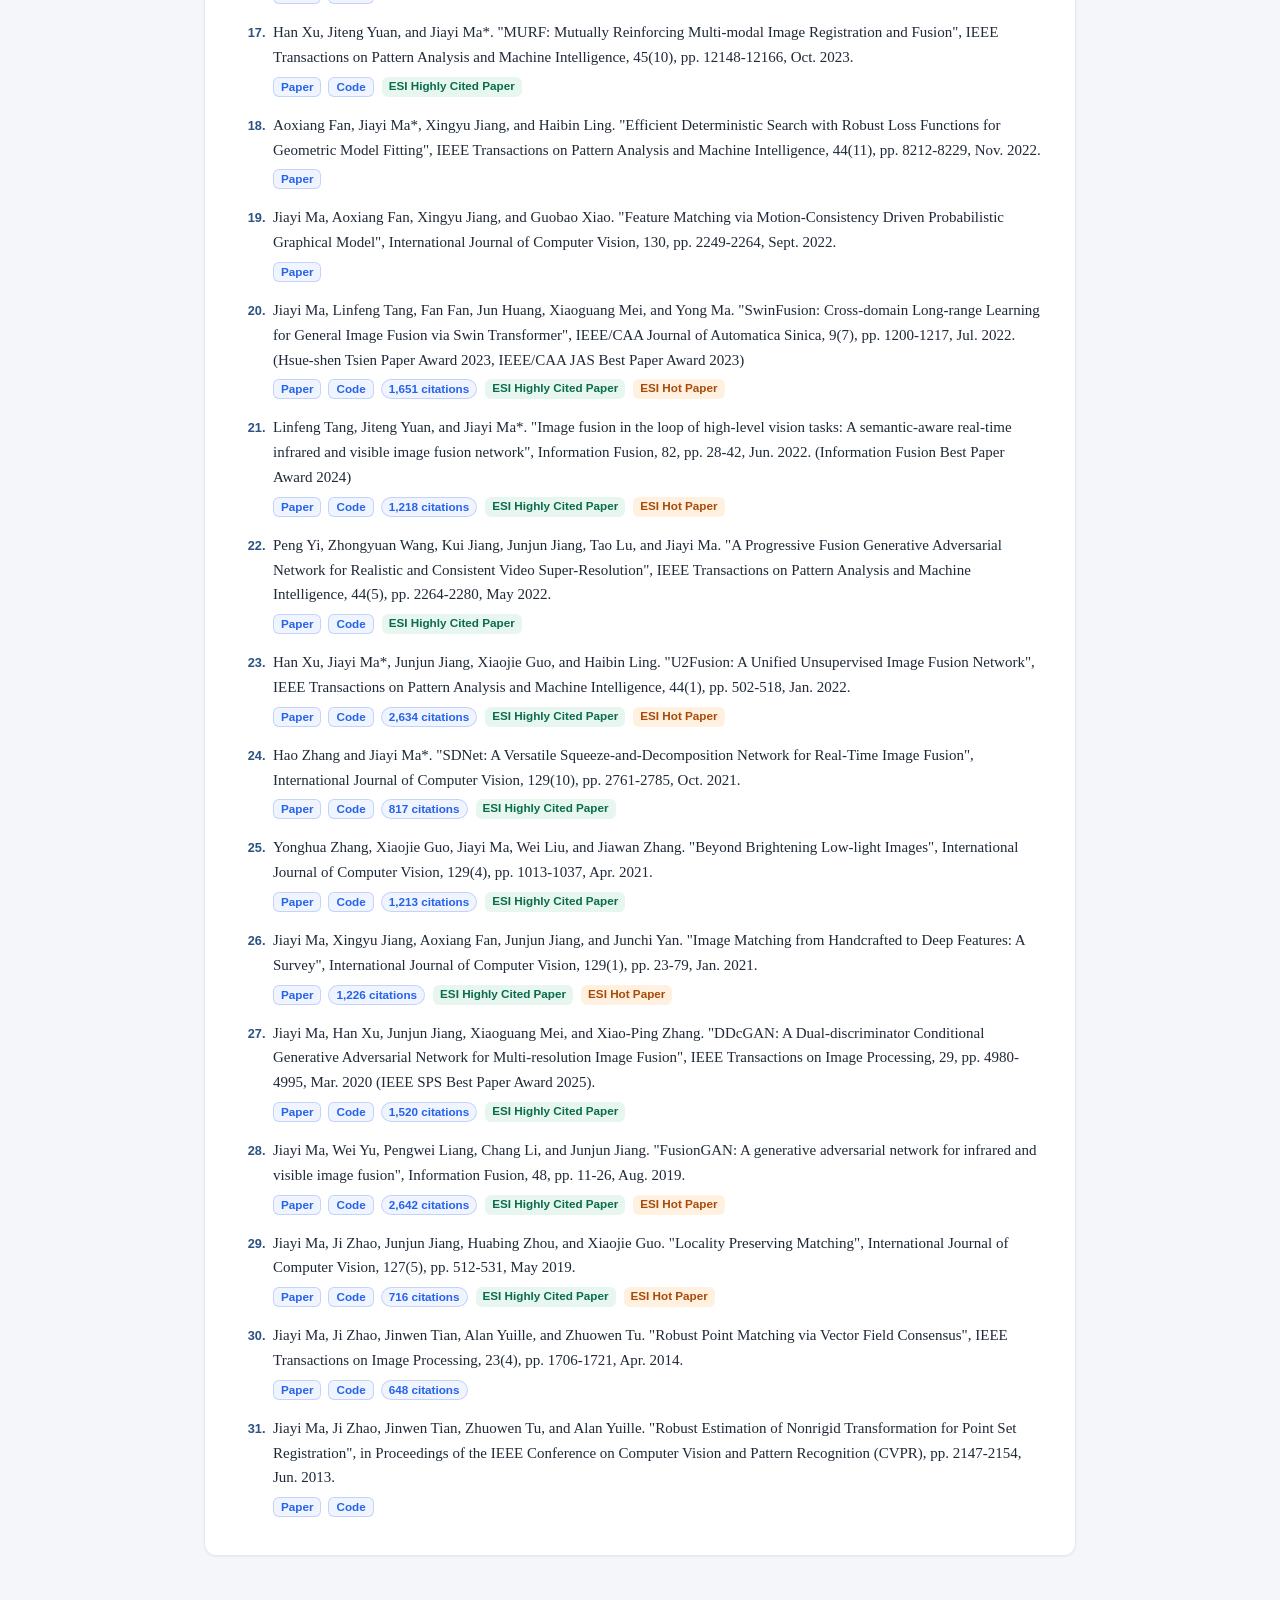
==== commit 6b45d864: "Mark Mask-DiFuser as ESI highly cited" ====
--- a/index.html
+++ b/index.html
@@ -61,7 +61,7 @@
             <a class="scholar-link" href="https://scholar.google.com/citations?user=73trMQkAAAAJ&amp;hl=en" target="_blank" rel="noreferrer">Google Scholar</a>
             <span class="scholar-stat">Citations <strong id="gs-citations">54,849</strong></span>
             <span class="scholar-stat">h-index <strong id="gs-hindex">105</strong></span>
-            <span class="scholar-stat esi-stat esi-high">ESI Highly Cited <strong id="esi-high-count">74</strong></span>
+            <span class="scholar-stat esi-stat esi-high">ESI Highly Cited <strong id="esi-high-count">75</strong></span>
             <span class="scholar-stat esi-stat esi-hot">ESI Hot <strong id="esi-hot-count">23</strong></span>
             <span class="scholar-stat">Last success <strong id="scholar-sync-status">2026-08-11 09:58 CST</strong></span>
           </div>
--- a/res/mystyle.css
+++ b/res/mystyle.css
@@ -1342,9 +1342,11 @@
 .paper-actions { display: flex !important; flex-wrap: wrap; gap: 7px; margin-top: 7px !important; }
 .paper-actions .res-chip { margin: 0; }
 .paper-actions .cite-badge { border-radius: 999px; }
-.paper-actions .esi-badge { display: inline-block; padding: 0 7px; margin: 0 0 0 1px; border-radius: 6px; line-height: 1.55; cursor: default; }
-.esi-badge.esi-high, .esi-badge.esi-hot, .scholar-stat.esi-high, .scholar-stat.esi-hot { color: #0b6b4d; background: #e7f7ef; border-color: #9bd8b9; }
-[data-theme="dark"] .esi-badge.esi-high, [data-theme="dark"] .esi-badge.esi-hot, [data-theme="dark"] .scholar-stat.esi-high, [data-theme="dark"] .scholar-stat.esi-hot { color: #94e7bd; background: rgba(27, 118, 75, .24); border-color: rgba(148, 231, 189, .38); }
+.paper-actions .esi-badge { display: inline-block; padding: 0 7px; margin: 0 0 0 1px; border-radius: 6px; font-family: var(--font-sans); font-size: .78em; font-weight: 600; line-height: 1.55; cursor: default; }
+.esi-badge.esi-high, .scholar-stat.esi-high { color: #0b6b4d; background: #e7f7ef; border-color: #9bd8b9; }
+.esi-badge.esi-hot, .scholar-stat.esi-hot { color: #a84a0a; background: #fff0df; border-color: #f1be8b; }
+[data-theme="dark"] .esi-badge.esi-high, [data-theme="dark"] .scholar-stat.esi-high { color: #94e7bd; background: rgba(27, 118, 75, .24); border-color: rgba(148, 231, 189, .38); }
+[data-theme="dark"] .esi-badge.esi-hot, [data-theme="dark"] .scholar-stat.esi-hot { color: #ffc184; background: rgba(148, 76, 17, .25); border-color: rgba(255, 193, 132, .38); }
 @media (max-width: 600px) { .pubs-search { align-items: stretch; flex-direction: column; } .publication-year h3 { margin-top: 22px; } }
 @media (max-width: 760px) { .jiayi-home .profile-image img { width: 135px; height: auto; } .student-list li, .student-list.compact li { grid-template-columns: 90px 1fr; } .student-list em, .student-list b { grid-column: 2; } }
 @media (max-width: 520px) { .mentorship-summary { grid-template-columns: 1fr; } .honors-list li { grid-template-columns: 1fr; gap: 2px; } .student-list li, .student-list.compact li { grid-template-columns: 1fr; gap: 3px; } .student-list em, .student-list b { grid-column: auto; } }
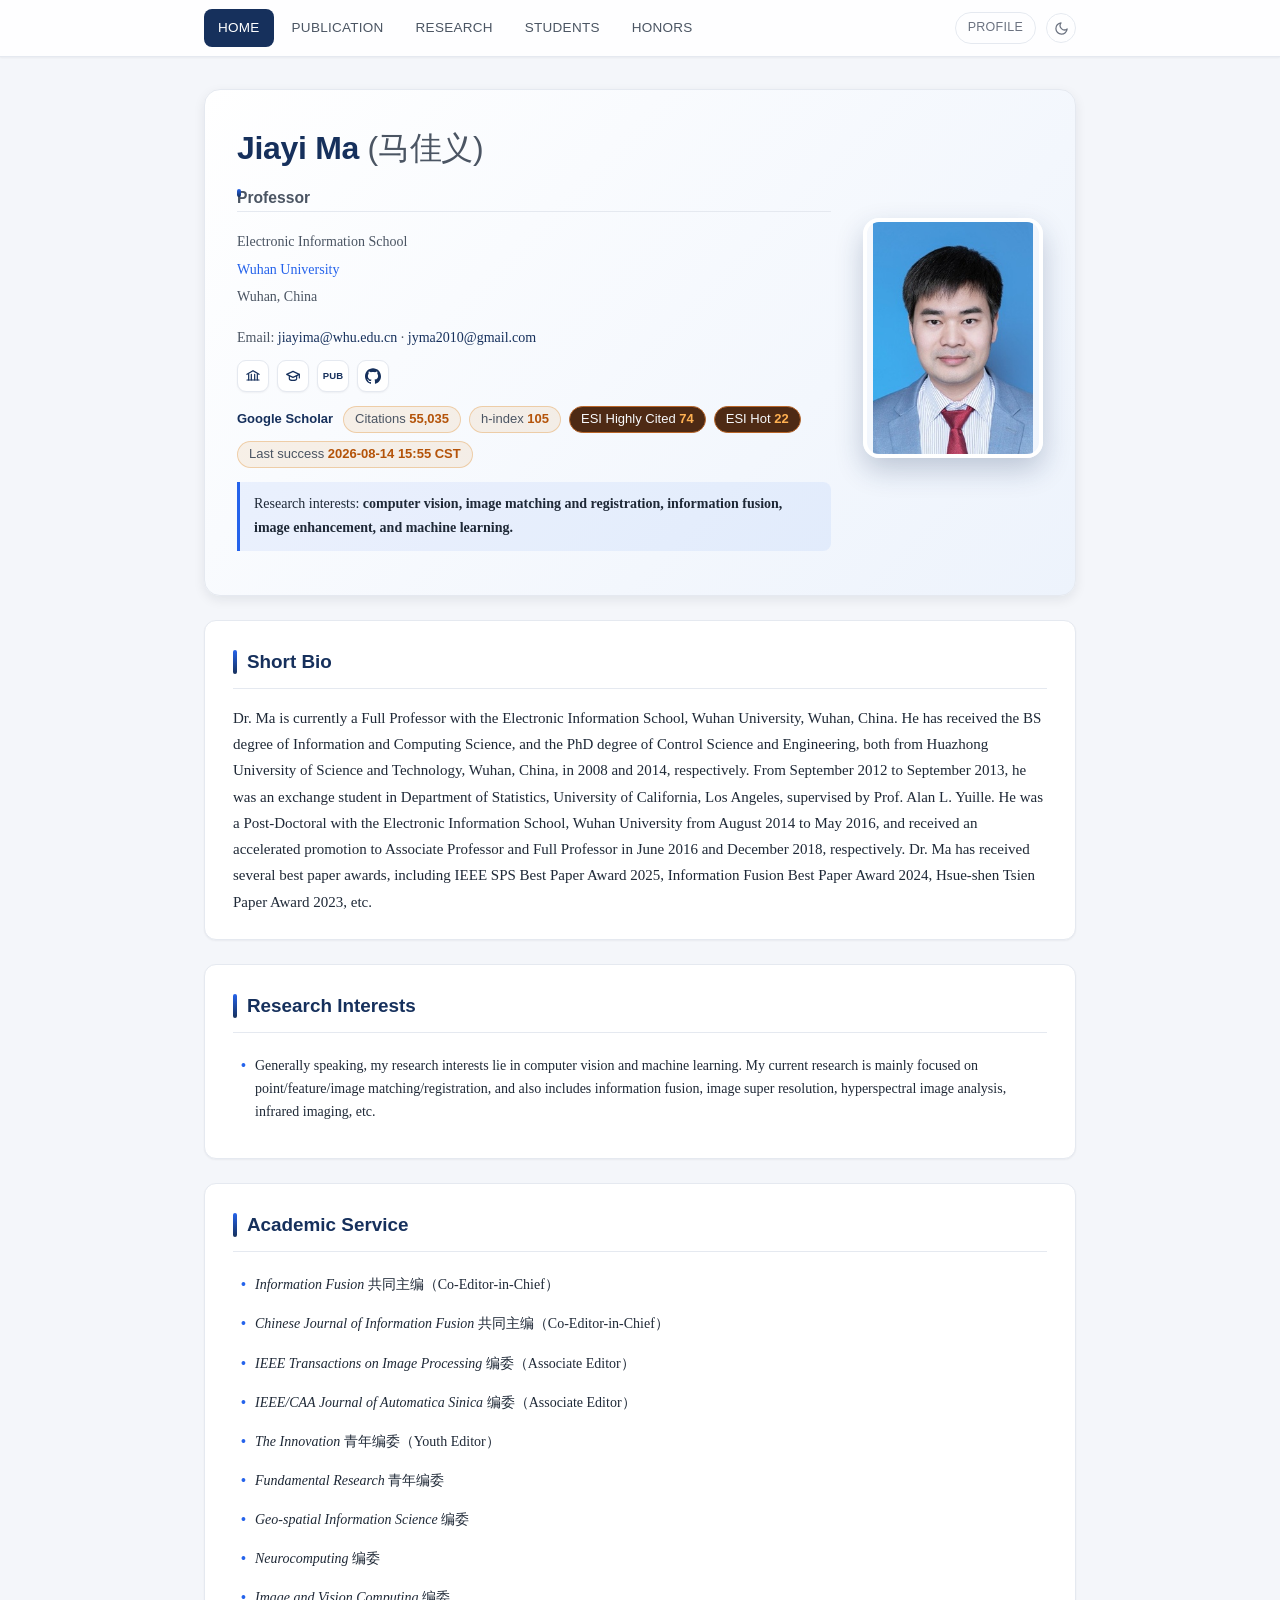
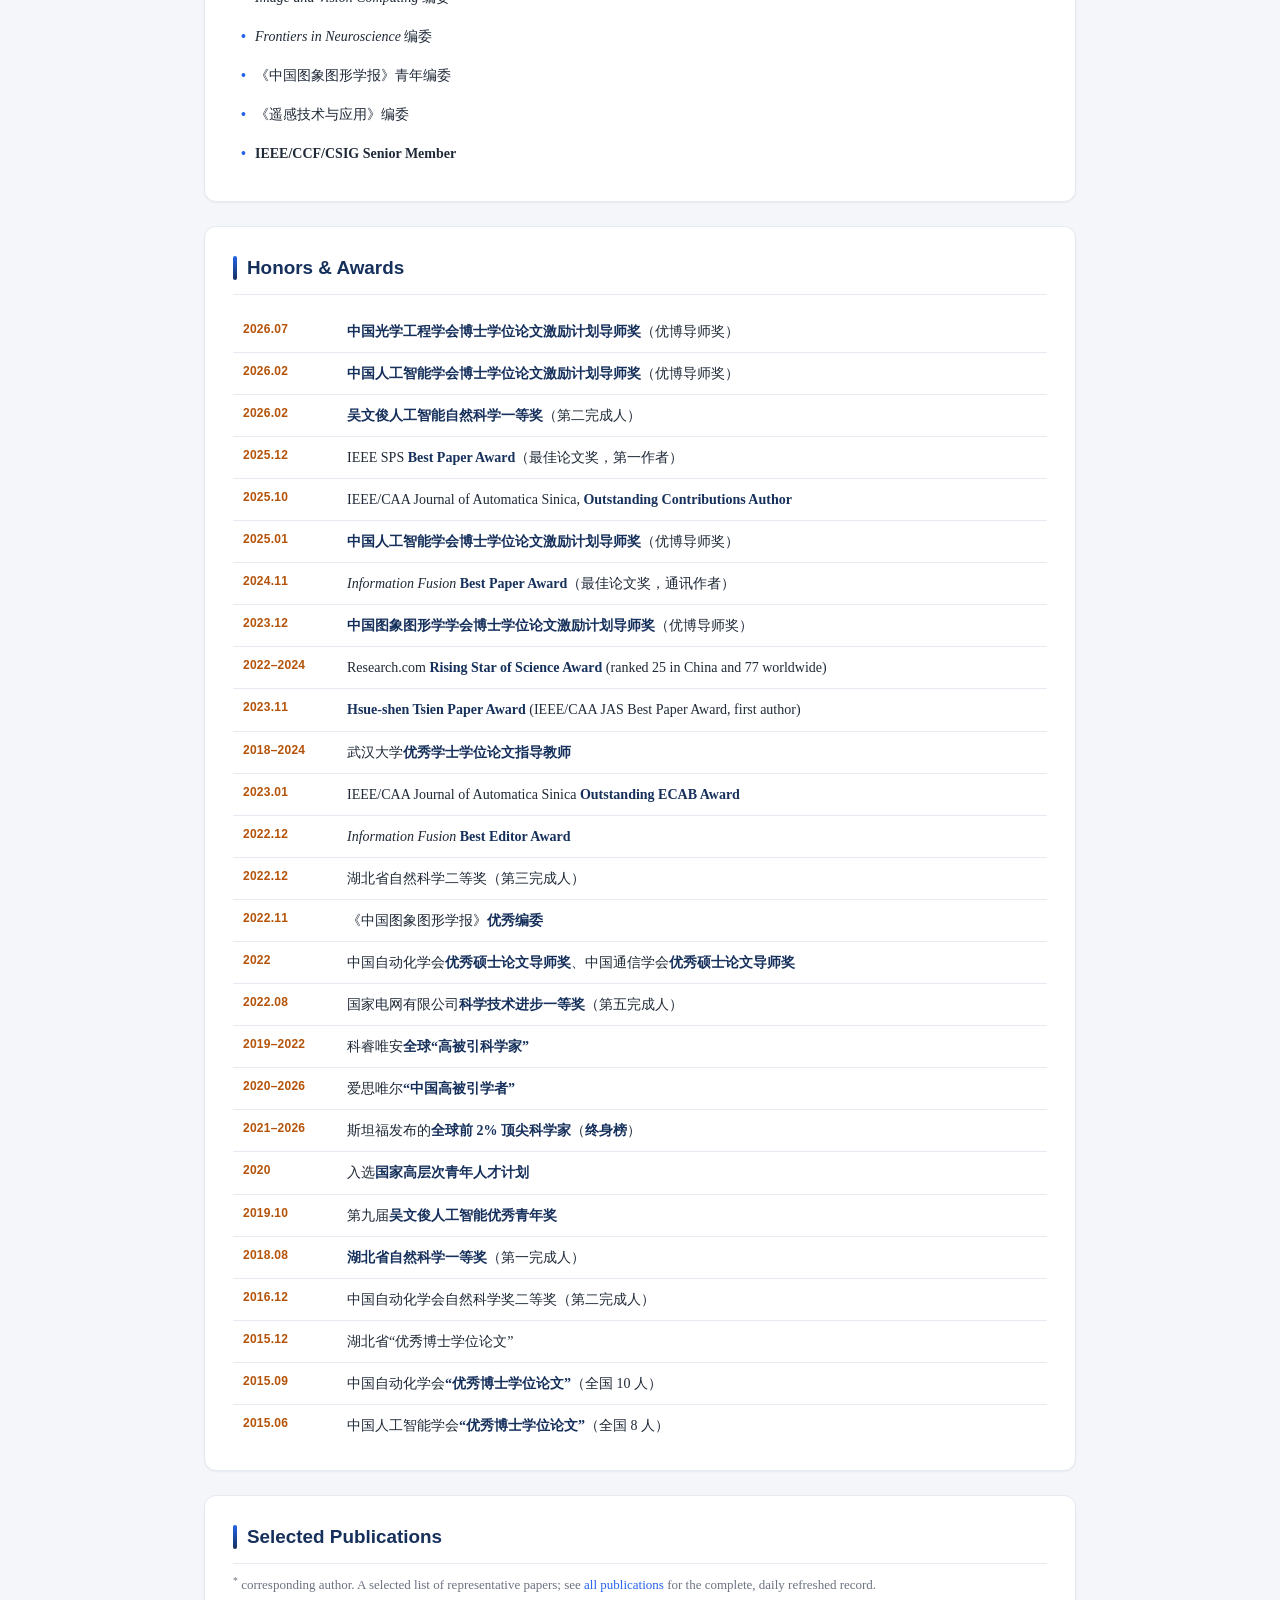
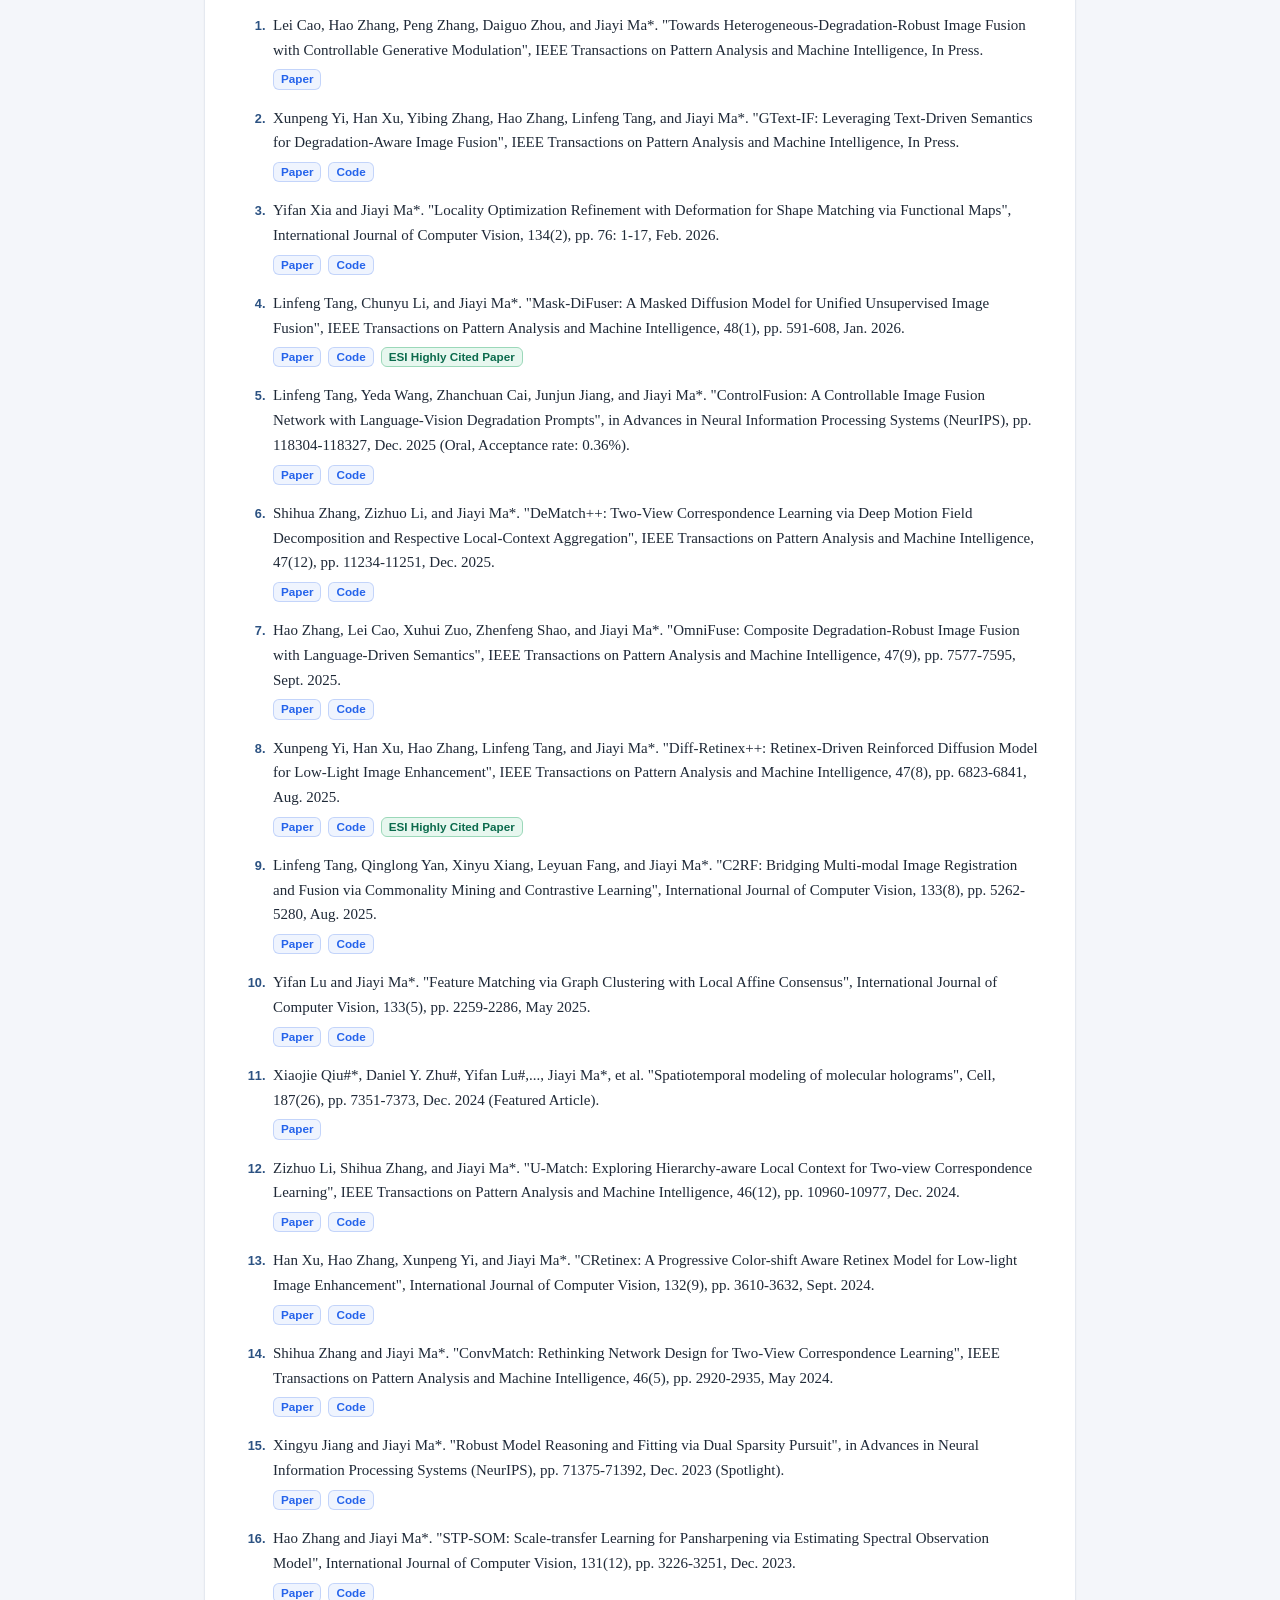
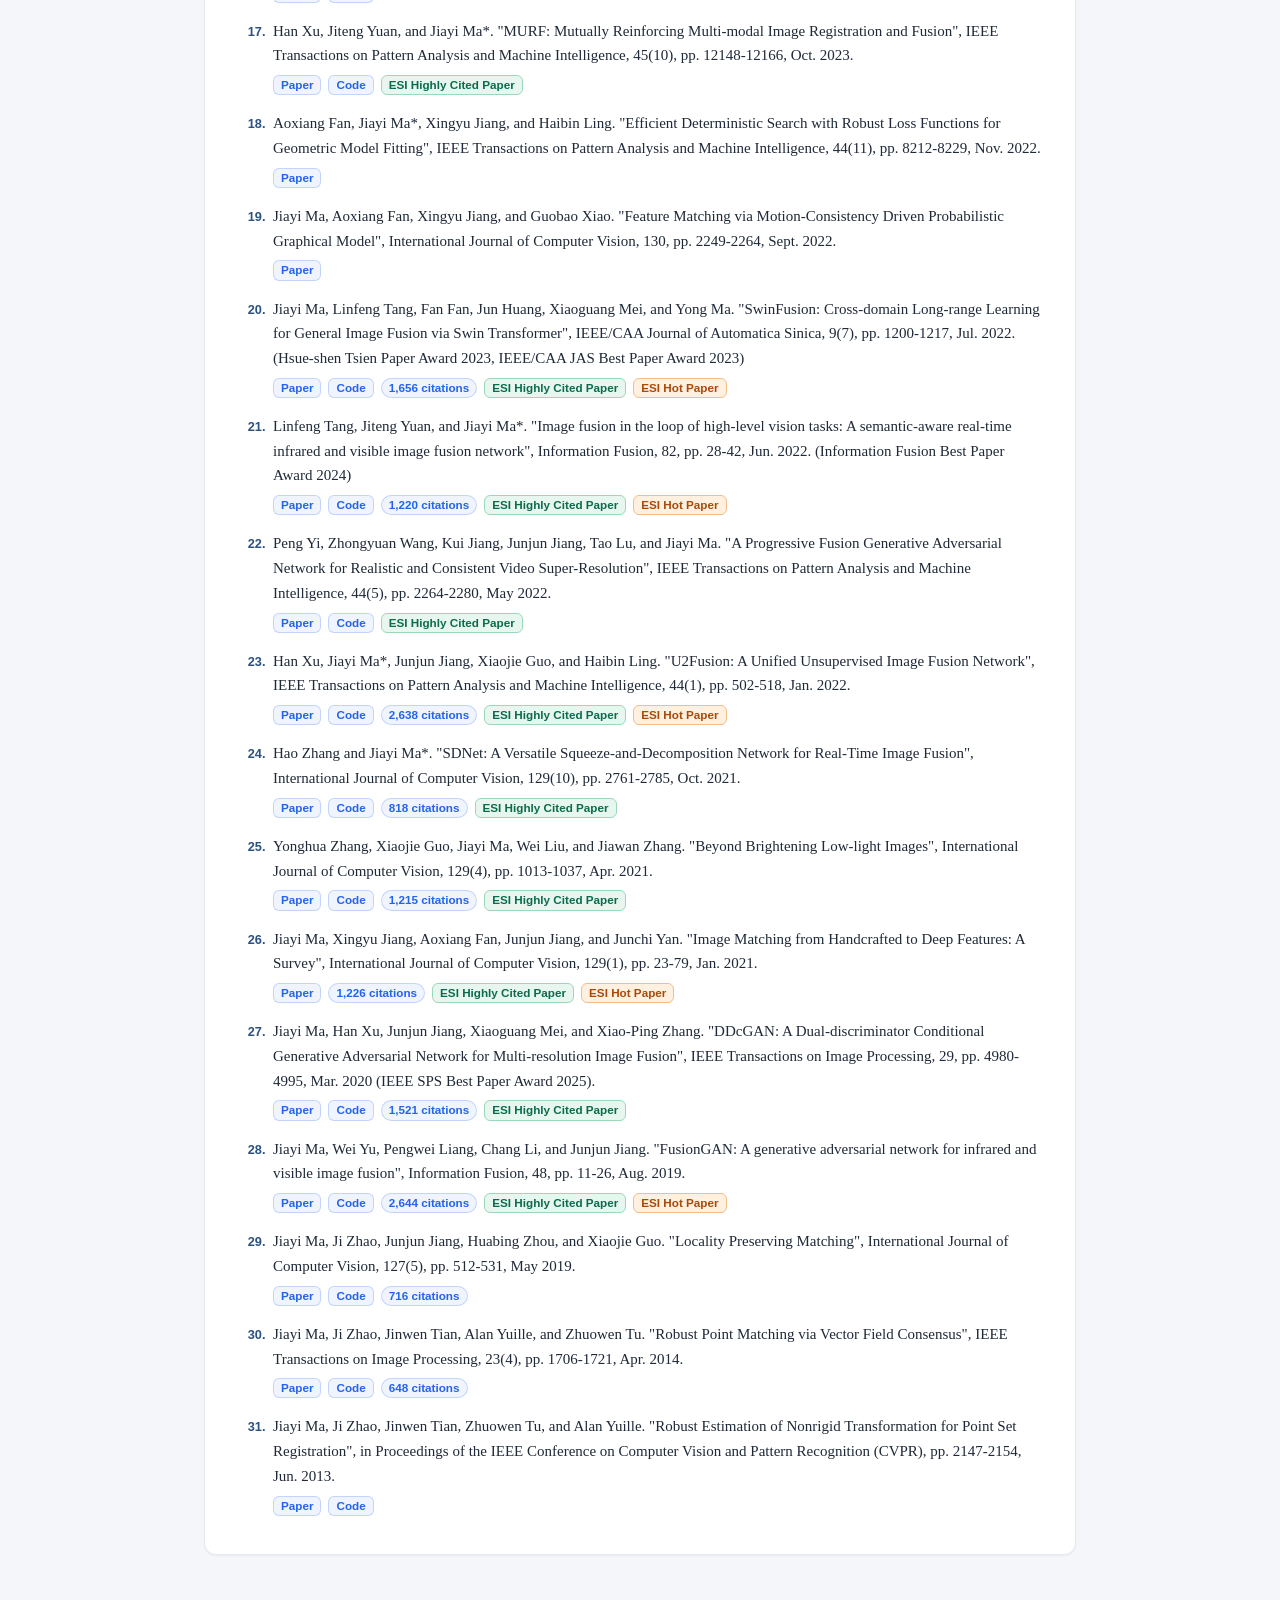
==== commit af596e74: "Refine profile hierarchy and English headings" ====
--- a/index.html
+++ b/index.html
@@ -17,7 +17,7 @@
   <meta name="keywords" content="Jiayi Ma, Wuhan University, computer vision, image registration, image fusion, image enhancement">
   <title>Jiayi Ma | Professor at Wuhan University</title>
   <link rel="icon" type="image/png" href="res/logo.png">
-  <link rel="stylesheet" href="res/mystyle.css">
+  <link rel="stylesheet" href="res/mystyle.css?v=20260814-profile-esi">
   <script src="res/site.js" defer></script>
   <script src="res/selected-publications.js" defer></script>
 </head>
@@ -61,8 +61,8 @@
             <a class="scholar-link" href="https://scholar.google.com/citations?user=73trMQkAAAAJ&amp;hl=en" target="_blank" rel="noreferrer">Google Scholar</a>
             <span class="scholar-stat">Citations <strong id="gs-citations">54,849</strong></span>
             <span class="scholar-stat">h-index <strong id="gs-hindex">105</strong></span>
-            <span class="scholar-stat esi-stat esi-high">ESI Highly Cited <strong id="esi-high-count">75</strong></span>
-            <span class="scholar-stat esi-stat esi-hot">ESI Hot <strong id="esi-hot-count">23</strong></span>
+            <span class="scholar-stat esi-stat esi-high">ESI Highly Cited <strong id="esi-high-count">74</strong></span>
+            <span class="scholar-stat esi-stat esi-hot">ESI Hot <strong id="esi-hot-count">22</strong></span>
             <span class="scholar-stat">Last success <strong id="scholar-sync-status">2026-08-11 09:58 CST</strong></span>
           </div>
           <div class="research-interests">
@@ -93,7 +93,7 @@
     </section>
 
     <section aria-labelledby="activities-heading">
-      <h2 id="activities-heading"><strong>主要学术组织任职</strong></h2>
+      <h2 id="activities-heading"><strong>Academic Service</strong></h2>
       <ul class="academic-service-list">
         <li><p><em>Information Fusion</em> 共同主编（Co-Editor-in-Chief）</p></li>
         <li><p><em>Chinese Journal of Information Fusion</em> 共同主编（Co-Editor-in-Chief）</p></li>
@@ -174,7 +174,7 @@
     </section>
 
     <section id="honors" class="honors-section" aria-labelledby="honors-heading">
-      <h2 id="honors-heading"><strong>荣誉获奖</strong></h2>
+      <h2 id="honors-heading"><strong>Honors &amp; Awards</strong></h2>
       <ul class="honors-list">
         <li><time>2026.07</time><span><strong>中国光学工程学会博士学位论文激励计划导师奖</strong>（优博导师奖）</span></li>
         <li><time>2026.02</time><span><strong>中国人工智能学会博士学位论文激励计划导师奖</strong>（优博导师奖）</span></li>
--- a/res/mystyle.css
+++ b/res/mystyle.css
@@ -161,15 +161,15 @@
 }
 
 .profile-text h2 {
-    display: inline-block;
-    font-family: var(--font-sans);
-    font-size: 0.82rem;
+    display: block;
+    font-family: var(--font-sans);
+    font-size: 0.98rem;
     font-weight: 600;
-    letter-spacing: 0.05em;
-    color: var(--white);
-    background: var(--primary);
-    padding: 3px 14px;
-    border-radius: 999px;
+    letter-spacing: 0;
+    color: var(--text-light);
+    background: transparent;
+    padding: 0;
+    border-radius: 0;
     margin: 0 0 18px 0;
 }
 
@@ -622,7 +622,7 @@
     border-left-color: rgba(255, 255, 255, 0.45);
 }
 
-a.res-chip {
+a.res-chip, span.res-chip {
     display: inline-block;
     font-family: var(--font-sans);
     font-size: 0.78em;
@@ -1134,9 +1134,7 @@
     background: linear-gradient(135deg, #1b2434 0%, #141b27 100%);
 }
 
-[data-theme="dark"] .profile-text h2 {
-    color: #0e1319;
-}
+[data-theme="dark"] .profile-text h2 { color: #c0c8d5; }
 
 [data-theme="dark"] .year-nav {
     background: rgba(23, 30, 40, 0.94);
@@ -1342,11 +1340,14 @@
 .paper-actions { display: flex !important; flex-wrap: wrap; gap: 7px; margin-top: 7px !important; }
 .paper-actions .res-chip { margin: 0; }
 .paper-actions .cite-badge { border-radius: 999px; }
-.paper-actions .esi-badge { display: inline-block; padding: 0 7px; margin: 0 0 0 1px; border-radius: 6px; font-family: var(--font-sans); font-size: .78em; font-weight: 600; line-height: 1.55; cursor: default; }
-.esi-badge.esi-high, .scholar-stat.esi-high { color: #0b6b4d; background: #e7f7ef; border-color: #9bd8b9; }
-.esi-badge.esi-hot, .scholar-stat.esi-hot { color: #a84a0a; background: #fff0df; border-color: #f1be8b; }
-[data-theme="dark"] .esi-badge.esi-high, [data-theme="dark"] .scholar-stat.esi-high { color: #94e7bd; background: rgba(27, 118, 75, .24); border-color: rgba(148, 231, 189, .38); }
-[data-theme="dark"] .esi-badge.esi-hot, [data-theme="dark"] .scholar-stat.esi-hot { color: #ffc184; background: rgba(148, 76, 17, .25); border-color: rgba(255, 193, 132, .38); }
+.paper-actions .esi-badge { cursor: default; }
+.esi-badge.esi-high { color: #0b6b4d; background: #e7f7ef; border-color: #9bd8b9; }
+.esi-badge.esi-hot { color: #a84a0a; background: #fff0df; border-color: #f1be8b; }
+.scholar-stat.esi-high, .scholar-stat.esi-hot { color: #f8fafc; background: #4e2a14; border-color: #b96629; font-family: inherit; font-size: inherit; font-weight: inherit; line-height: inherit; }
+.scholar-stat.esi-high strong, .scholar-stat.esi-hot strong { color: #ffb152; }
+[data-theme="dark"] .esi-badge.esi-high { color: #94e7bd; background: rgba(27, 118, 75, .24); border-color: rgba(148, 231, 189, .38); }
+[data-theme="dark"] .esi-badge.esi-hot { color: #ffc184; background: rgba(148, 76, 17, .25); border-color: rgba(255, 193, 132, .38); }
+[data-theme="dark"] .scholar-stat.esi-high, [data-theme="dark"] .scholar-stat.esi-hot { color: #f8fafc; background: rgba(148, 76, 17, .25); border-color: rgba(255, 193, 132, .38); }
 @media (max-width: 600px) { .pubs-search { align-items: stretch; flex-direction: column; } .publication-year h3 { margin-top: 22px; } }
 @media (max-width: 760px) { .jiayi-home .profile-image img { width: 135px; height: auto; } .student-list li, .student-list.compact li { grid-template-columns: 90px 1fr; } .student-list em, .student-list b { grid-column: 2; } }
 @media (max-width: 520px) { .mentorship-summary { grid-template-columns: 1fr; } .honors-list li { grid-template-columns: 1fr; gap: 2px; } .student-list li, .student-list.compact li { grid-template-columns: 1fr; gap: 3px; } .student-list em, .student-list b { grid-column: auto; } }
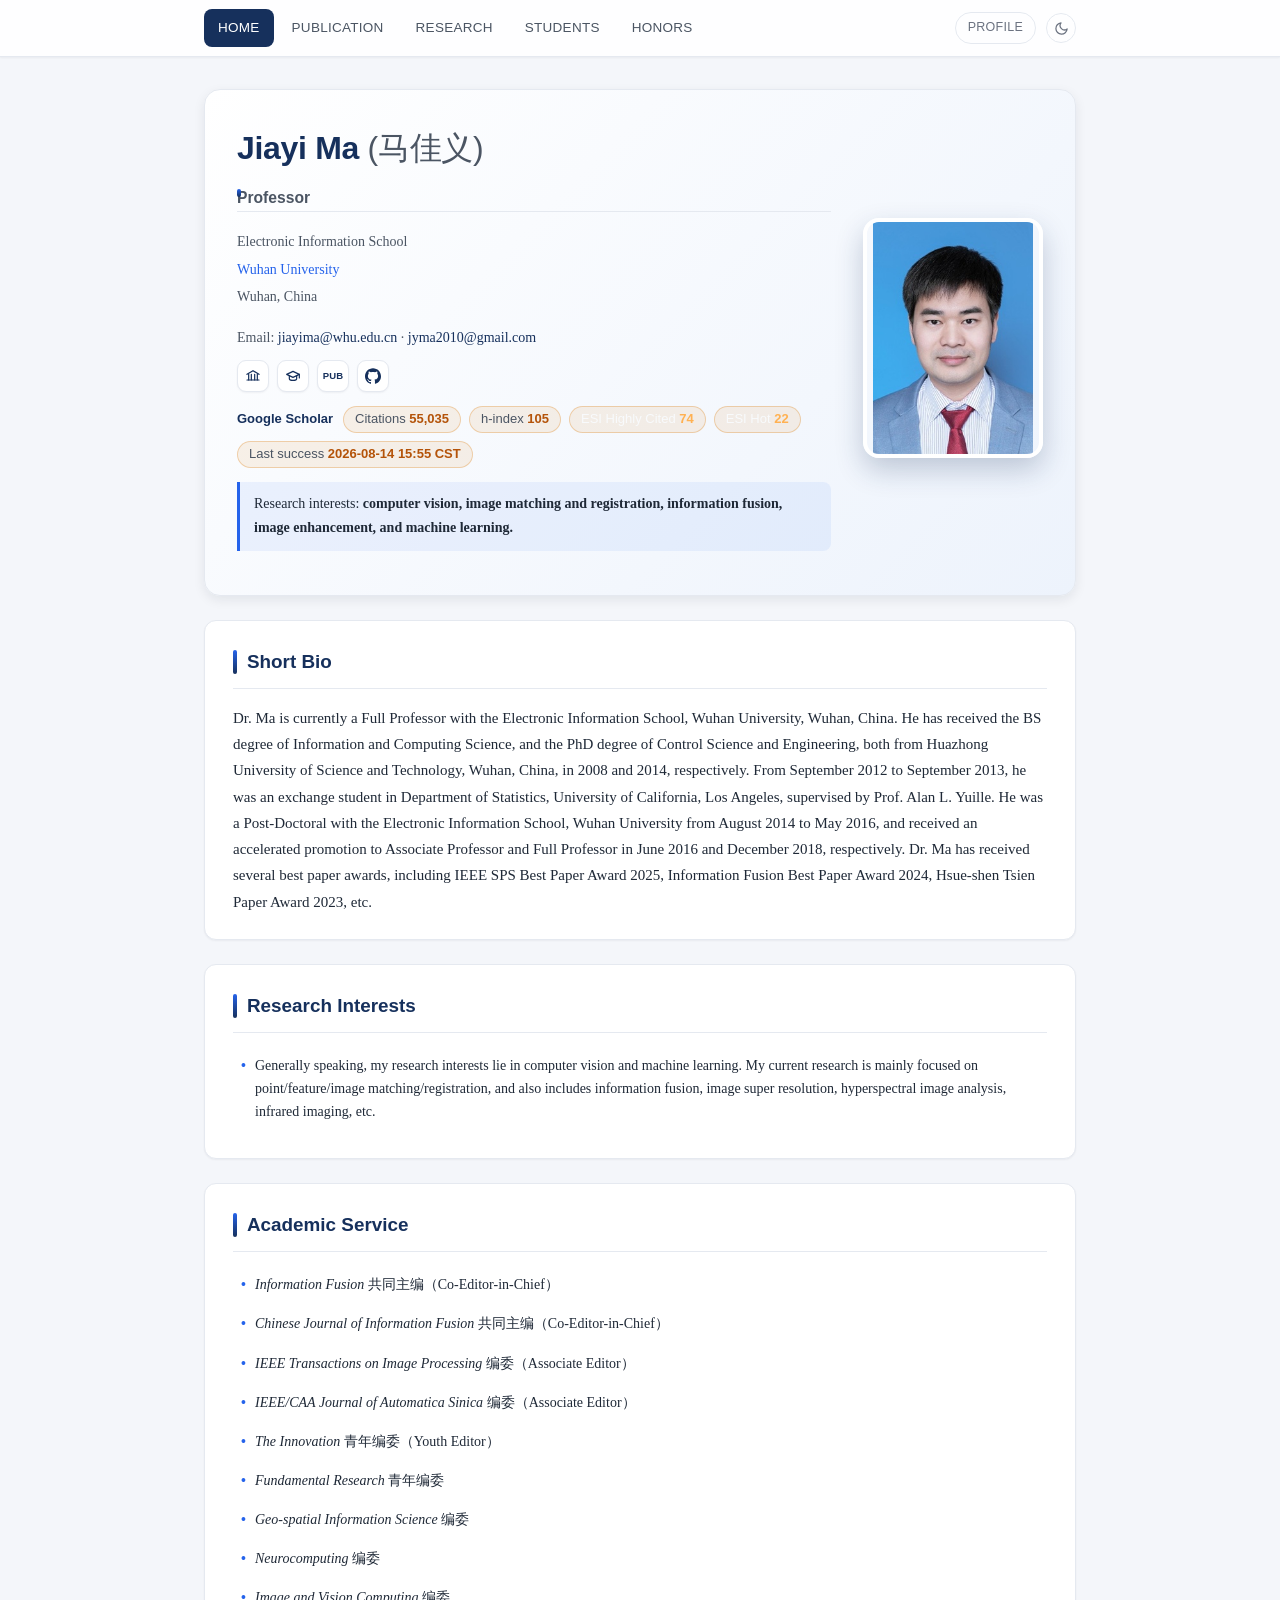
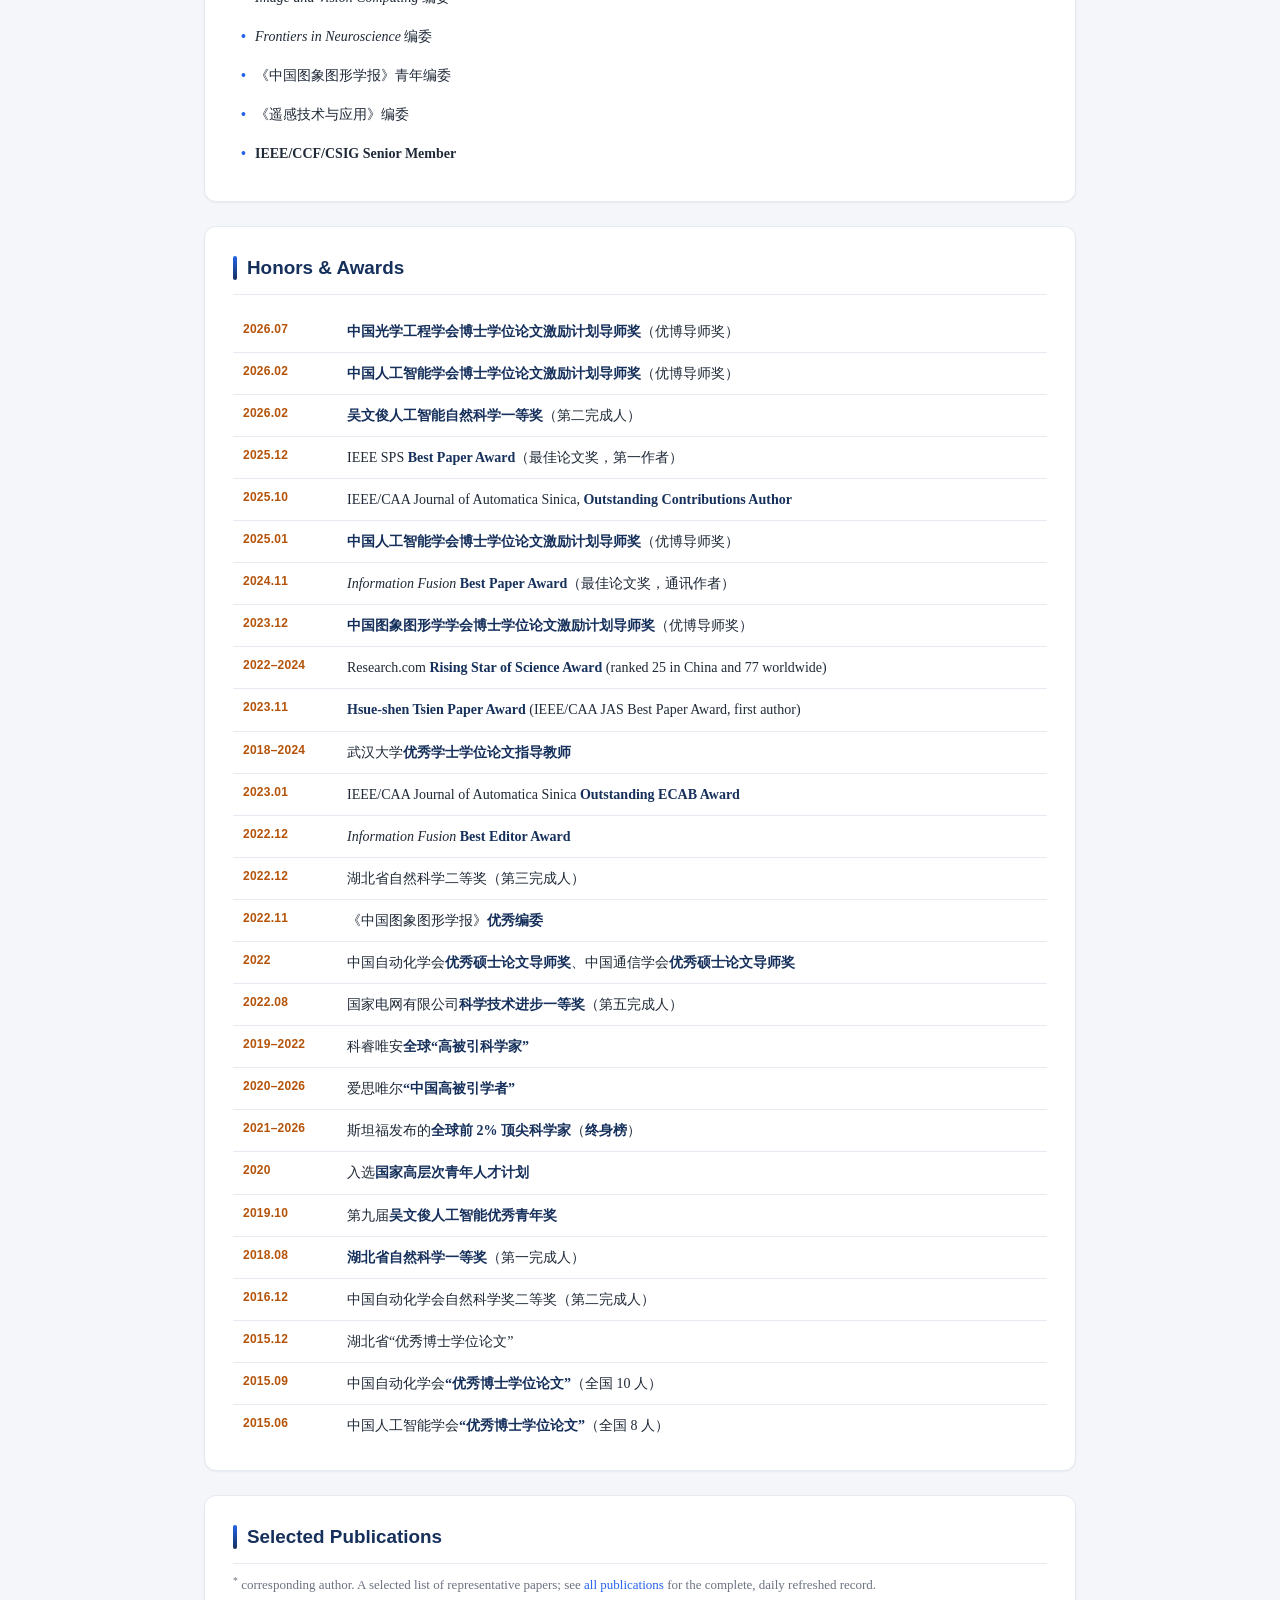
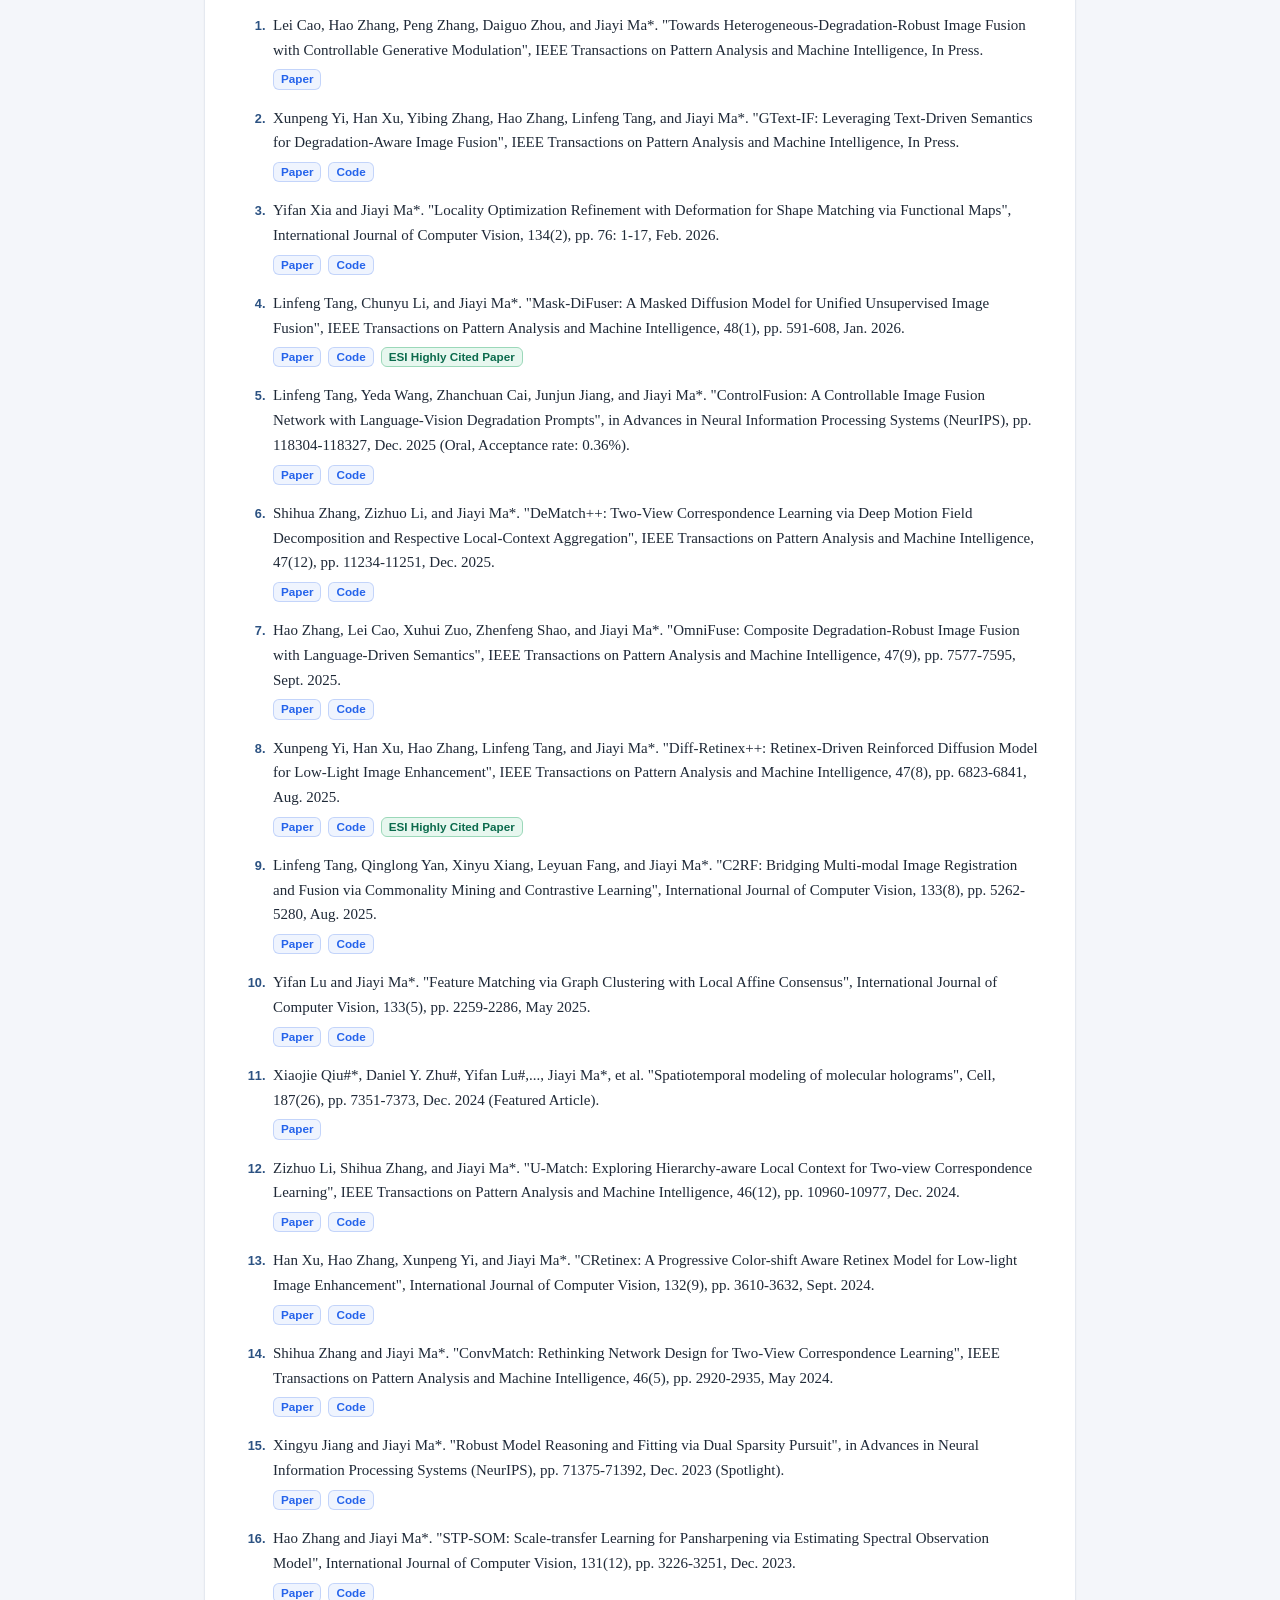
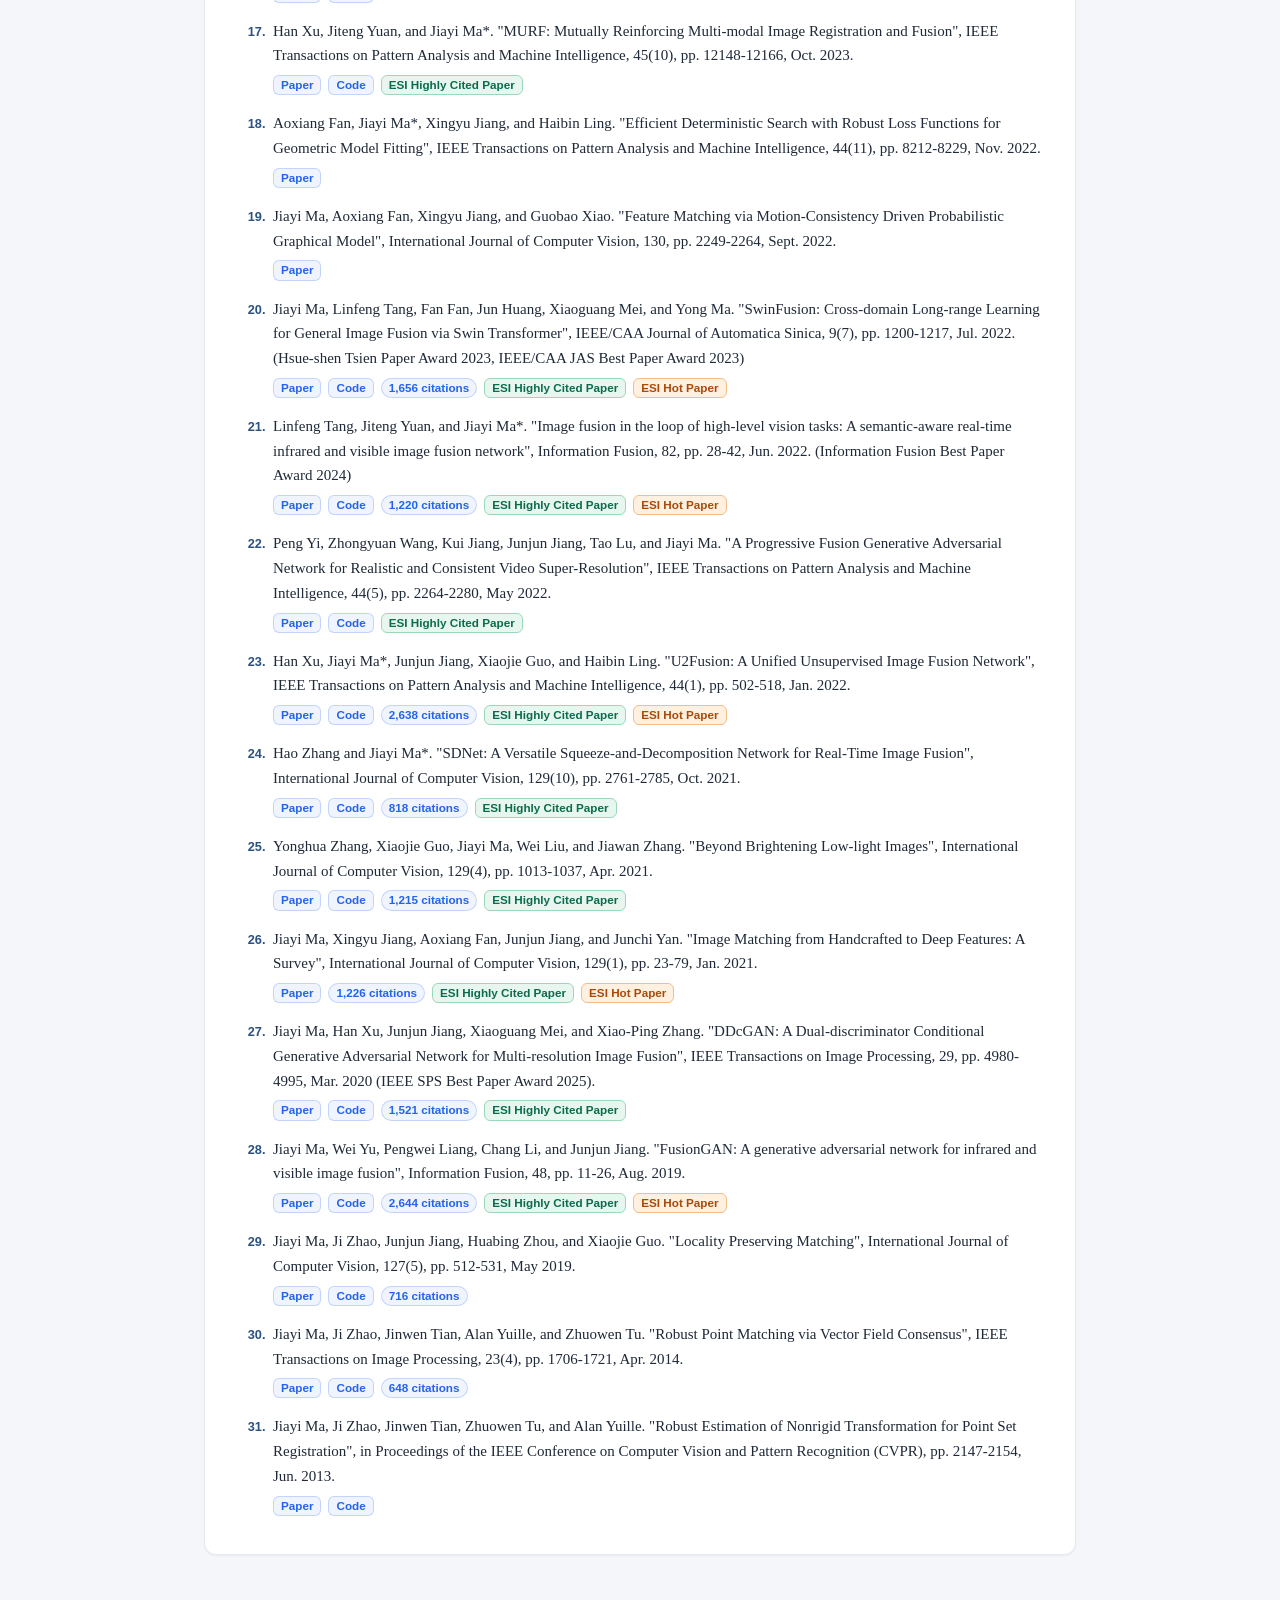
==== commit 7b8bf9bd: "Unify ESI summary stat styling" ====
--- a/index.html
+++ b/index.html
@@ -17,7 +17,7 @@
   <meta name="keywords" content="Jiayi Ma, Wuhan University, computer vision, image registration, image fusion, image enhancement">
   <title>Jiayi Ma | Professor at Wuhan University</title>
   <link rel="icon" type="image/png" href="res/logo.png">
-  <link rel="stylesheet" href="res/mystyle.css?v=20260814-profile-esi">
+  <link rel="stylesheet" href="res/mystyle.css?v=20260814-profile-esi-2">
   <script src="res/site.js" defer></script>
   <script src="res/selected-publications.js" defer></script>
 </head>
--- a/res/mystyle.css
+++ b/res/mystyle.css
@@ -1343,11 +1343,10 @@
 .paper-actions .esi-badge { cursor: default; }
 .esi-badge.esi-high { color: #0b6b4d; background: #e7f7ef; border-color: #9bd8b9; }
 .esi-badge.esi-hot { color: #a84a0a; background: #fff0df; border-color: #f1be8b; }
-.scholar-stat.esi-high, .scholar-stat.esi-hot { color: #f8fafc; background: #4e2a14; border-color: #b96629; font-family: inherit; font-size: inherit; font-weight: inherit; line-height: inherit; }
+.scholar-stat.esi-high, .scholar-stat.esi-hot { color: #f8fafc; }
 .scholar-stat.esi-high strong, .scholar-stat.esi-hot strong { color: #ffb152; }
 [data-theme="dark"] .esi-badge.esi-high { color: #94e7bd; background: rgba(27, 118, 75, .24); border-color: rgba(148, 231, 189, .38); }
 [data-theme="dark"] .esi-badge.esi-hot { color: #ffc184; background: rgba(148, 76, 17, .25); border-color: rgba(255, 193, 132, .38); }
-[data-theme="dark"] .scholar-stat.esi-high, [data-theme="dark"] .scholar-stat.esi-hot { color: #f8fafc; background: rgba(148, 76, 17, .25); border-color: rgba(255, 193, 132, .38); }
 @media (max-width: 600px) { .pubs-search { align-items: stretch; flex-direction: column; } .publication-year h3 { margin-top: 22px; } }
 @media (max-width: 760px) { .jiayi-home .profile-image img { width: 135px; height: auto; } .student-list li, .student-list.compact li { grid-template-columns: 90px 1fr; } .student-list em, .student-list b { grid-column: 2; } }
 @media (max-width: 520px) { .mentorship-summary { grid-template-columns: 1fr; } .honors-list li { grid-template-columns: 1fr; gap: 2px; } .student-list li, .student-list.compact li { grid-template-columns: 1fr; gap: 3px; } .student-list em, .student-list b { grid-column: auto; } }
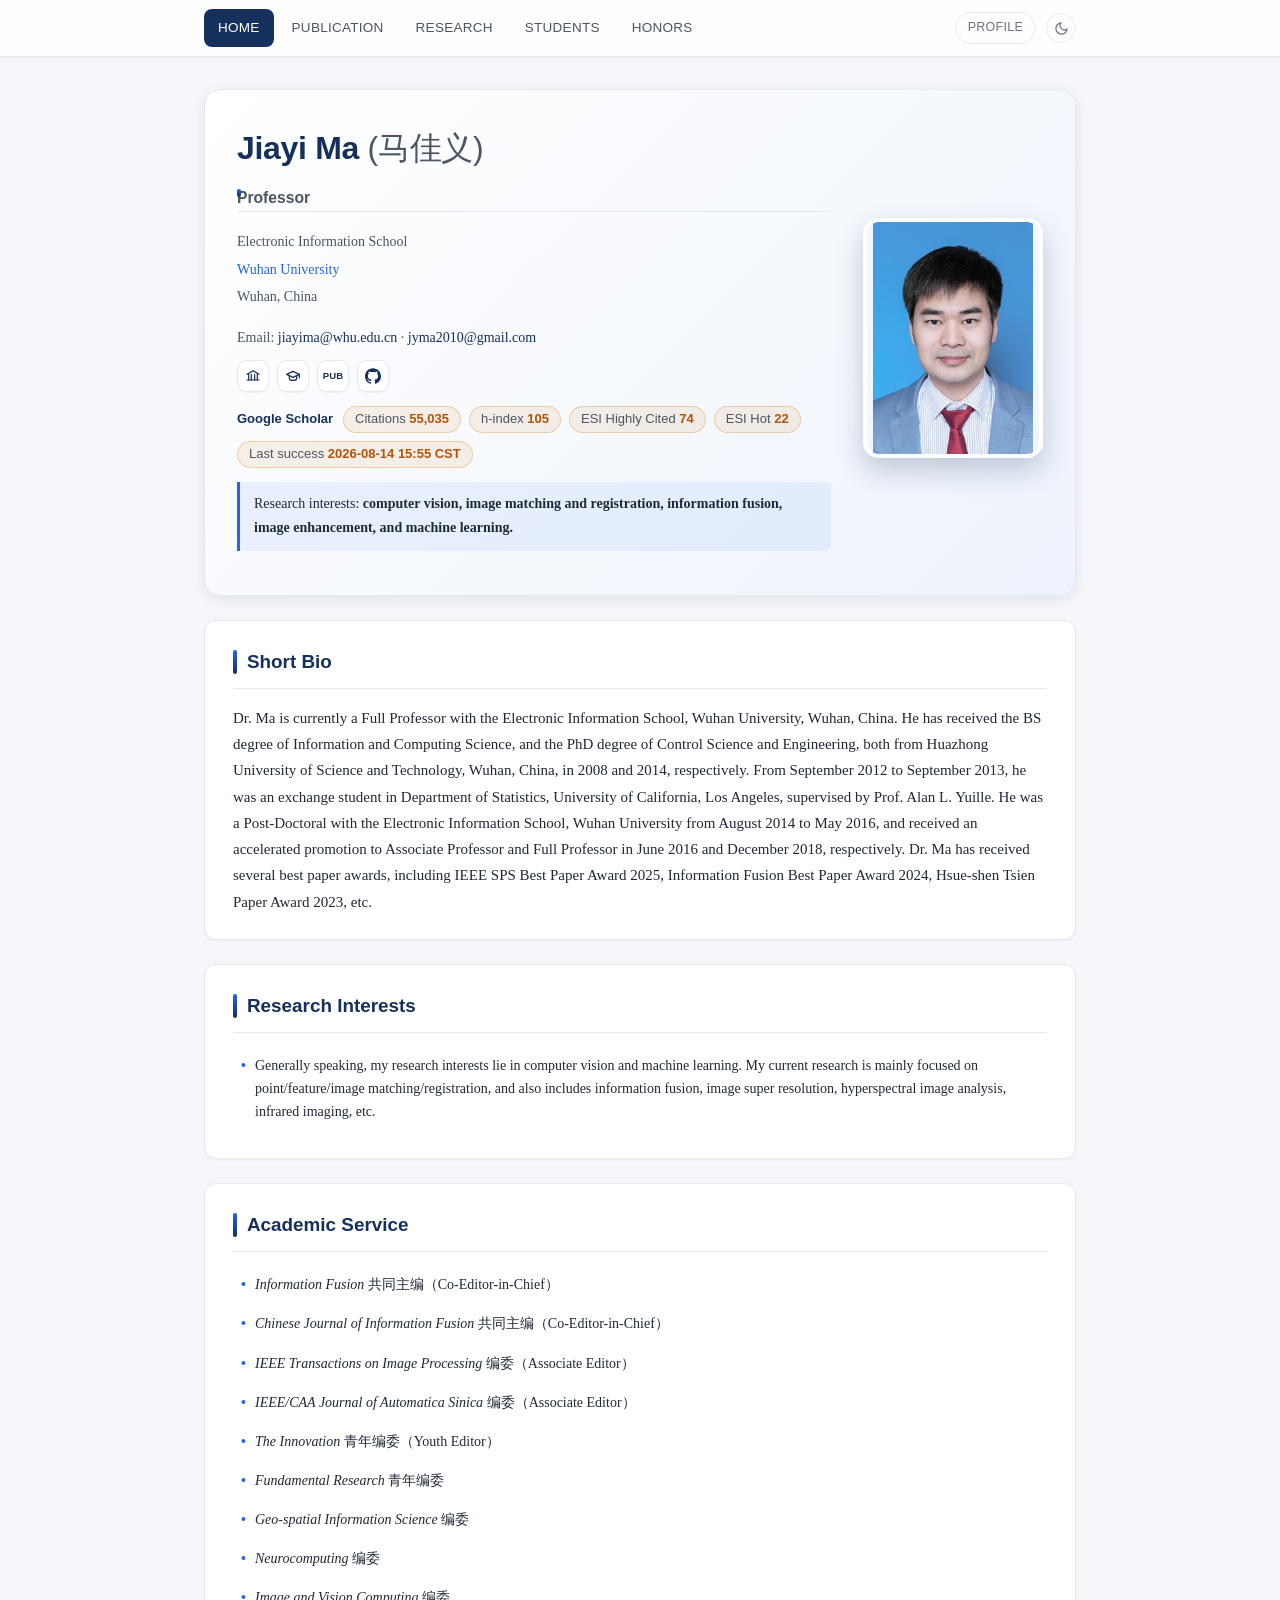
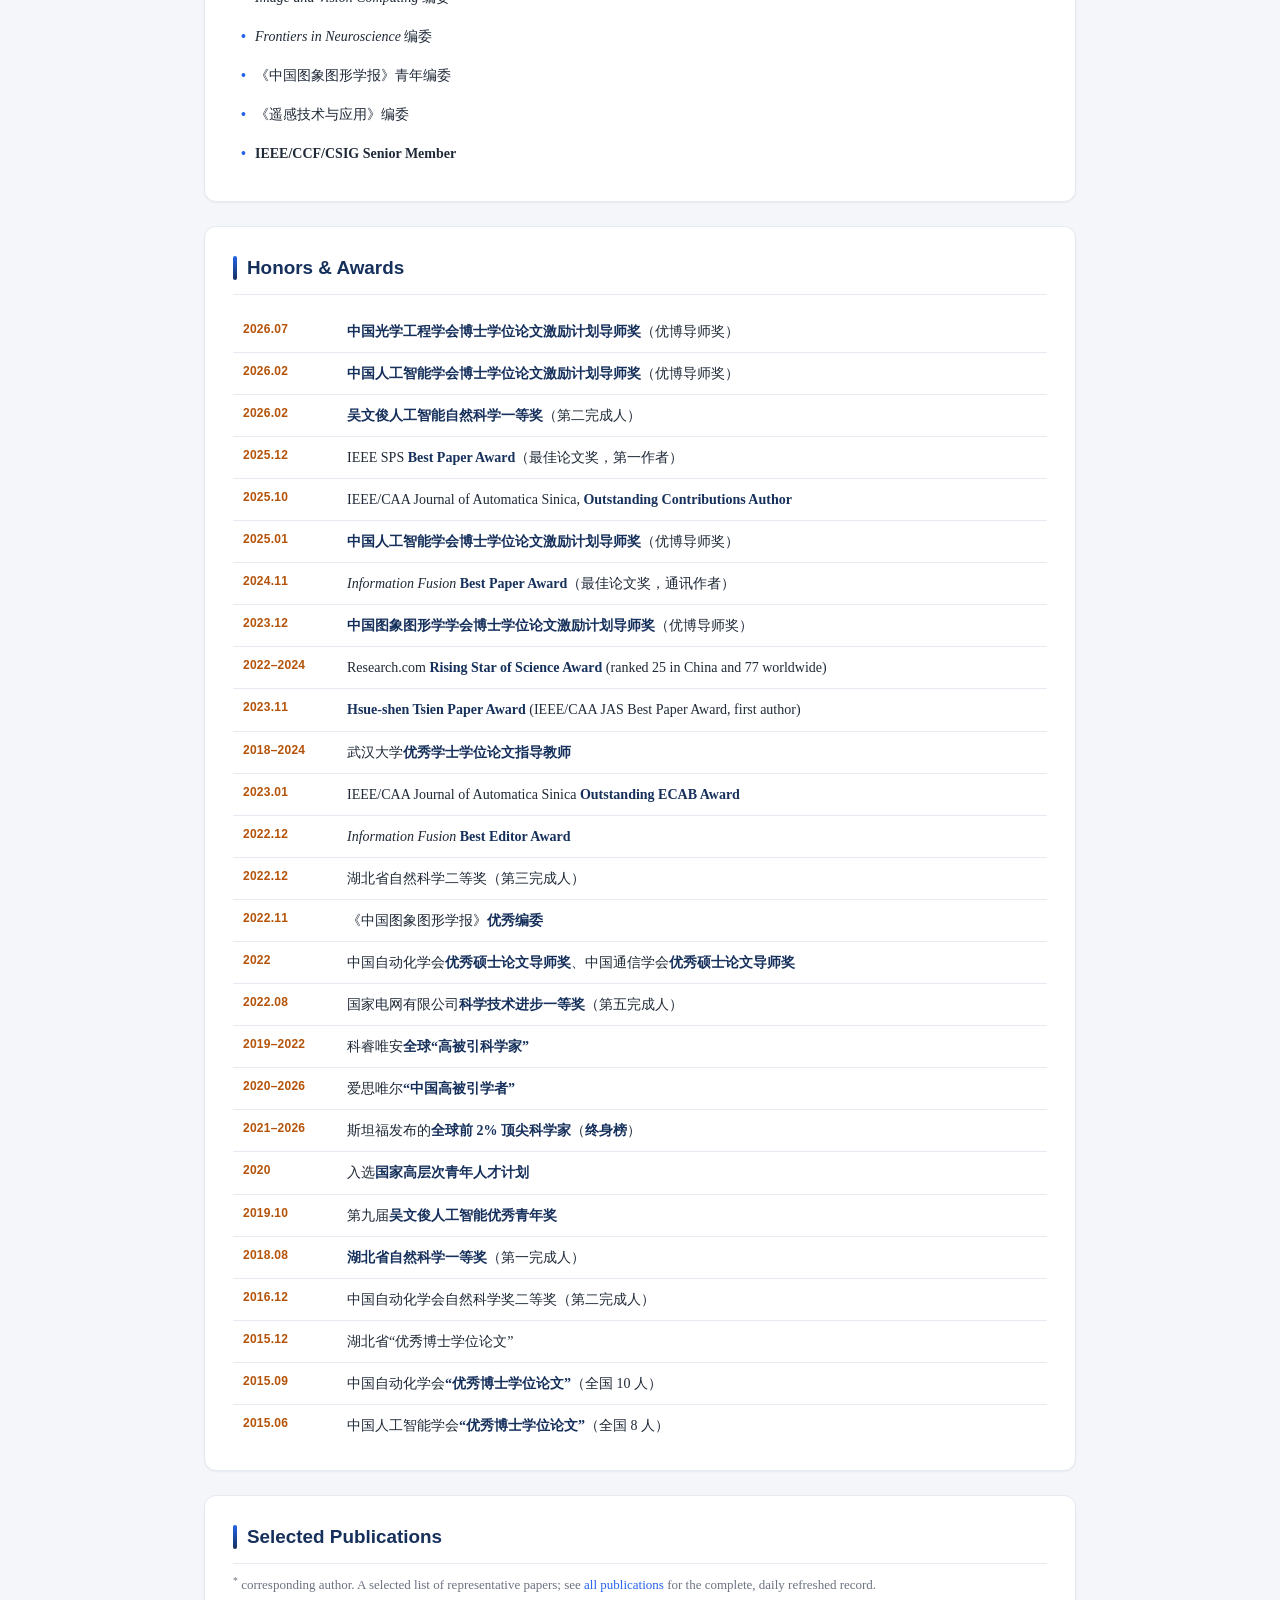
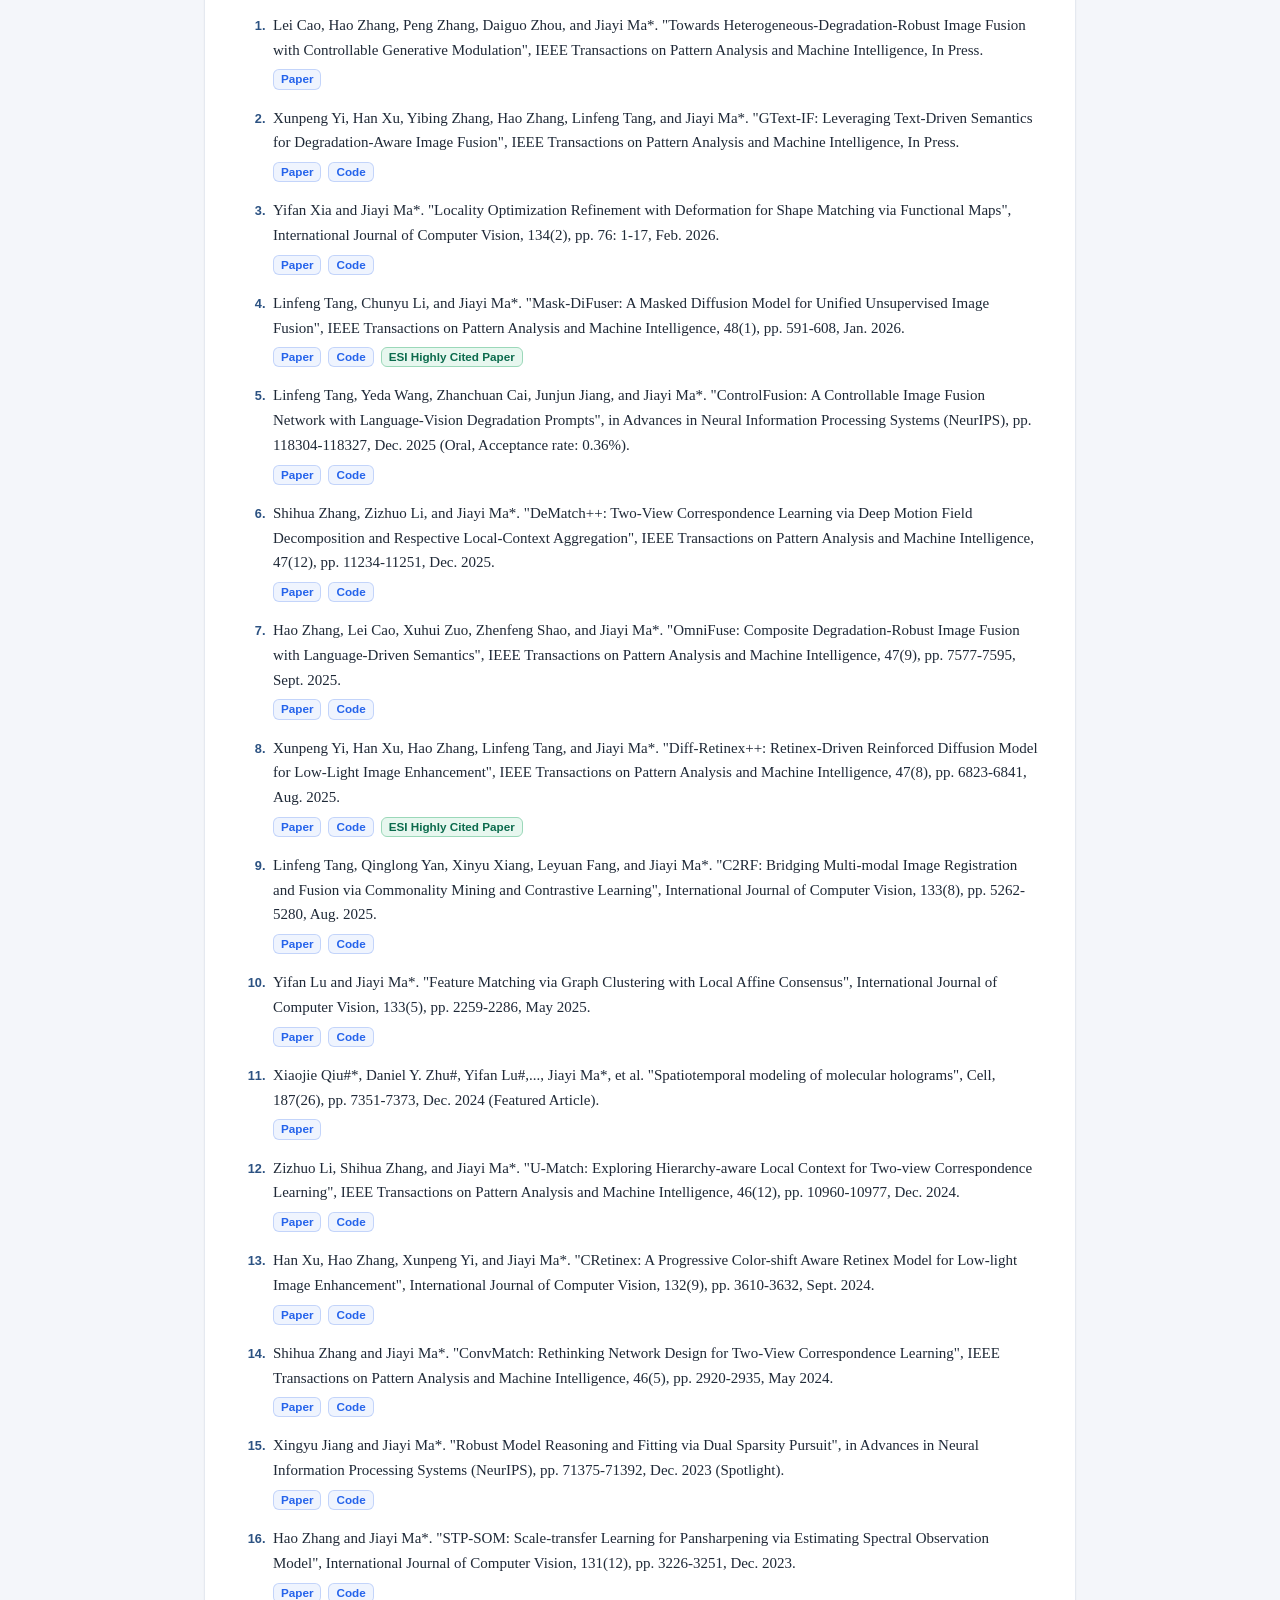
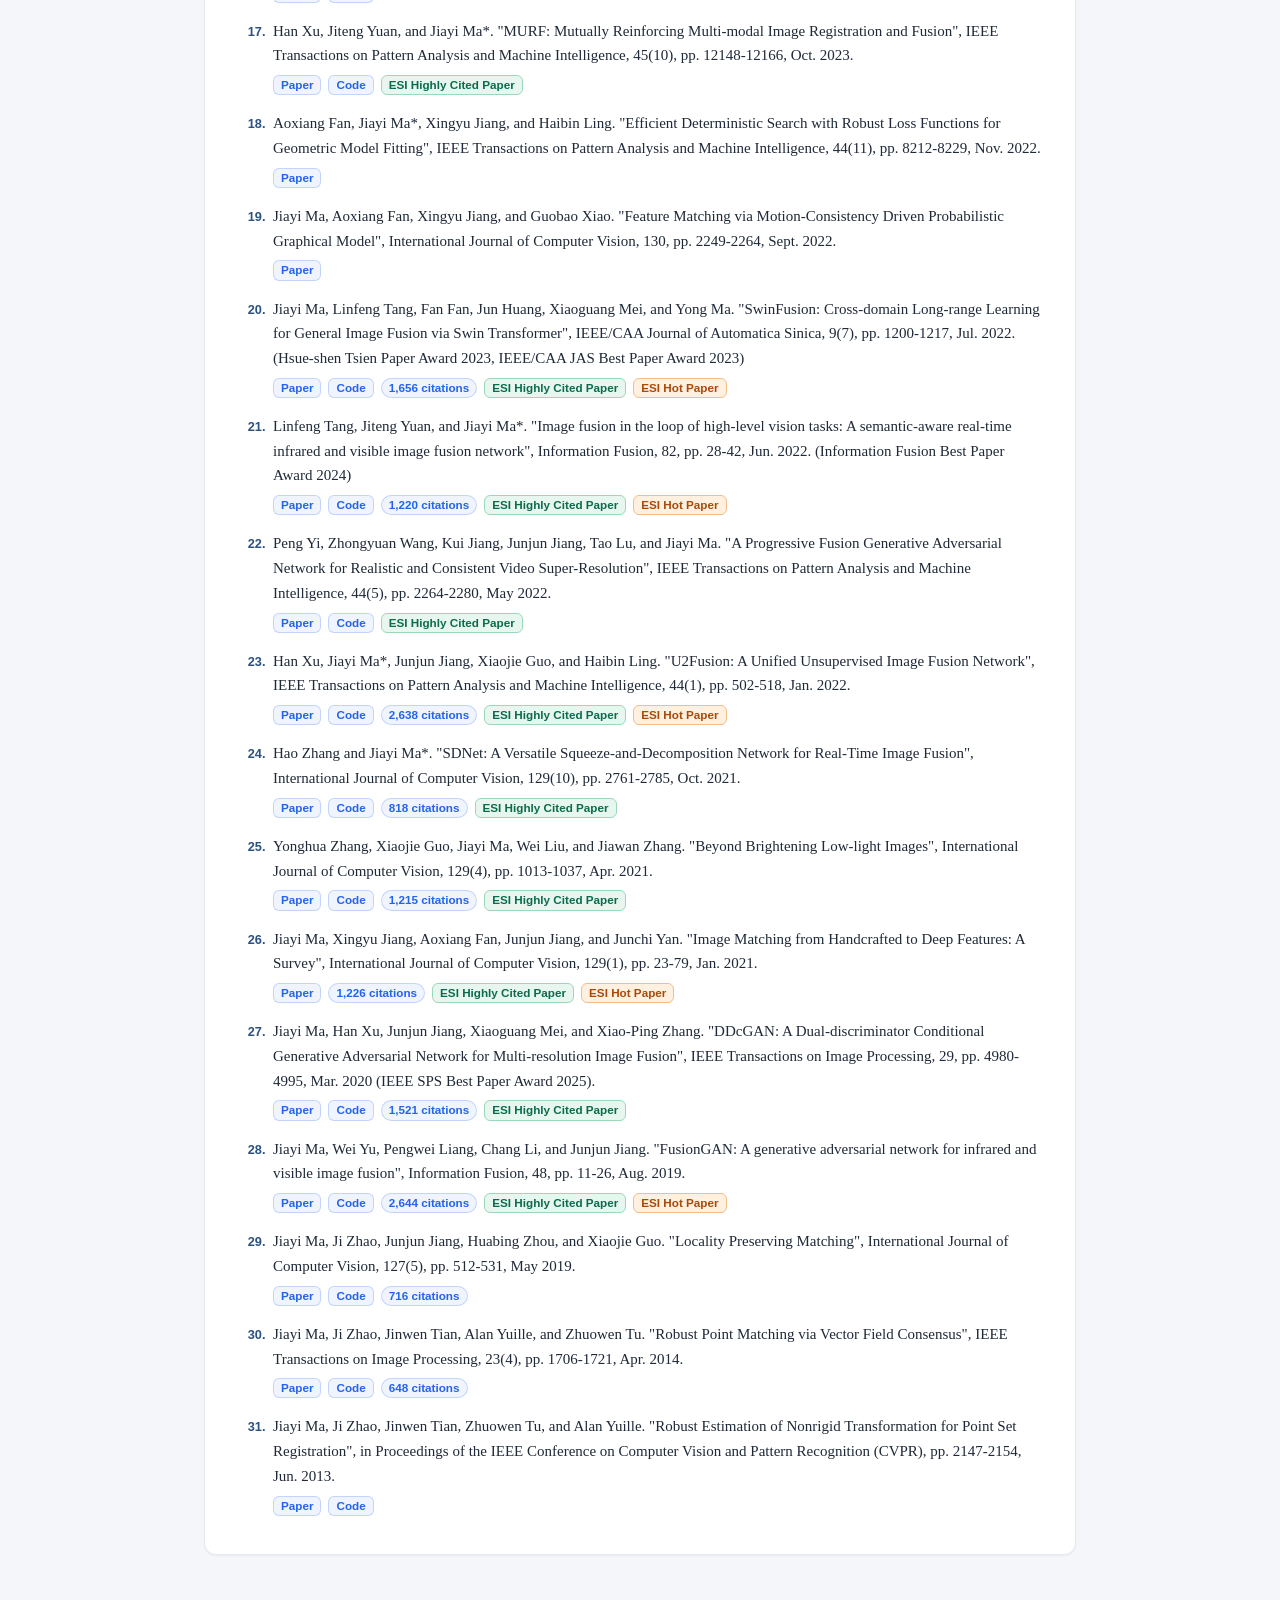
==== commit c7376dc8: "Unify Scholar statistic text colors" ====
--- a/index.html
+++ b/index.html
@@ -17,7 +17,7 @@
   <meta name="keywords" content="Jiayi Ma, Wuhan University, computer vision, image registration, image fusion, image enhancement">
   <title>Jiayi Ma | Professor at Wuhan University</title>
   <link rel="icon" type="image/png" href="res/logo.png">
-  <link rel="stylesheet" href="res/mystyle.css?v=20260814-profile-esi-2">
+  <link rel="stylesheet" href="res/mystyle.css?v=20260814-profile-esi-3">
   <script src="res/site.js" defer></script>
   <script src="res/selected-publications.js" defer></script>
 </head>
--- a/res/mystyle.css
+++ b/res/mystyle.css
@@ -1343,8 +1343,6 @@
 .paper-actions .esi-badge { cursor: default; }
 .esi-badge.esi-high { color: #0b6b4d; background: #e7f7ef; border-color: #9bd8b9; }
 .esi-badge.esi-hot { color: #a84a0a; background: #fff0df; border-color: #f1be8b; }
-.scholar-stat.esi-high, .scholar-stat.esi-hot { color: #f8fafc; }
-.scholar-stat.esi-high strong, .scholar-stat.esi-hot strong { color: #ffb152; }
 [data-theme="dark"] .esi-badge.esi-high { color: #94e7bd; background: rgba(27, 118, 75, .24); border-color: rgba(148, 231, 189, .38); }
 [data-theme="dark"] .esi-badge.esi-hot { color: #ffc184; background: rgba(148, 76, 17, .25); border-color: rgba(255, 193, 132, .38); }
 @media (max-width: 600px) { .pubs-search { align-items: stretch; flex-direction: column; } .publication-year h3 { margin-top: 22px; } }
